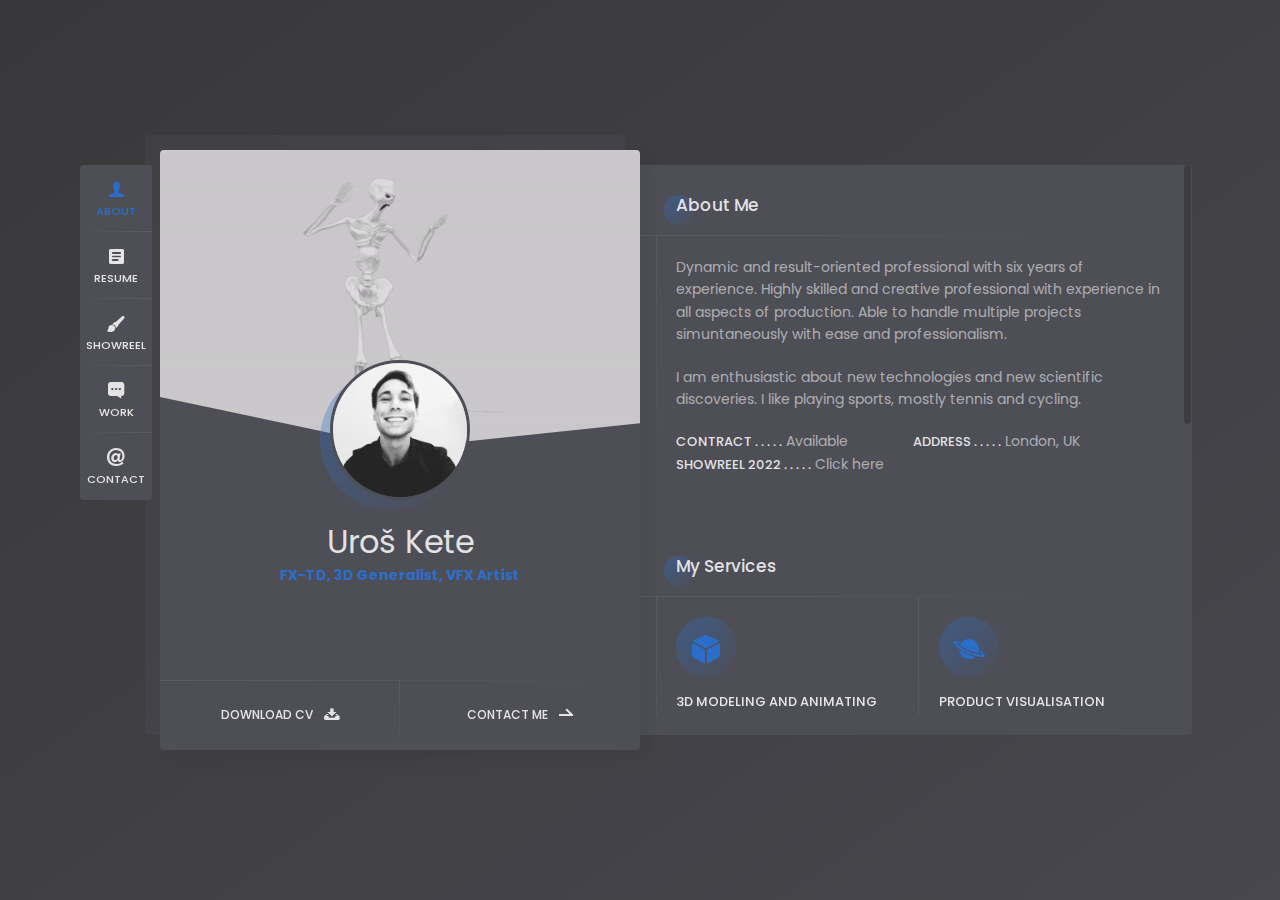
==== index.html @ 684d5d10 "Update index.html" ====
<!DOCTYPE html>
<html lang="en">
<head>

	<!--
		Basic
	-->
	<meta charset="UTF-8" />
	<meta http-equiv="X-UA-Compatible" content="IE=edge">
	<title>Uros Kete</title>
	<meta name="description" content="CV - Porfolio and Resume">

	<meta name="viewport" content="width=device-width, initial-scale=1, maximum-scale=1" />
	<meta name="keywords" content="portfolio, resume, motion graphics, vfx, compositing, 3d modeling, animation, uros kete, uros, kete, 3d" />
	<meta name="author" content="uk" />




<!-- Facebook Meta Tags -->
<meta property="og:url" content="https://uroskete.co.uk/">
<meta property="og:type" content="website">
<meta property="og:title" content="Uros Kete">
<meta property="og:description" content="CV - Porfolio and Resume">
<meta property="og:image" content="https://uroskete.co.uk/uros-kete.jpg">

<!-- Twitter Meta Tags -->
<meta name="twitter:card" content="summary_large_image">
<meta property="twitter:domain" content="uroskete.co.uk">
<meta property="twitter:url" content="https://uroskete.co.uk/">
<meta name="twitter:title" content="Uros Kete">
<meta name="twitter:description" content="CV - Porfolio and Resume">
<meta name="twitter:image" content="https://uroskete.co.uk/uros-kete.jpg">


      

	<!--
		Load Fonts
	-->
	<link href="https://fonts.googleapis.com/css?family=Poppins:100,100i,200,200i,300,300i,400,400i,500,500i,600,600i,700,700i,800,800i,900,900i" rel="stylesheet">
	<link rel="stylesheet" href="https://use.fontawesome.com/releases/v5.0.9/css/all.css" integrity="sha384-5SOiIsAziJl6AWe0HWRKTXlfcSHKmYV4RBF18PPJ173Kzn7jzMyFuTtk8JA7QQG1" crossorigin="anonymous">

	<!--
		Load CSS
	-->
	<link rel="stylesheet" href="css/basic.css" />
	<link rel="stylesheet" href="css/layout.css" />
	<link rel="stylesheet" href="css/blogs.css" />
	<link rel="stylesheet" href="css/ionicons.css" />
	<link rel="stylesheet" href="css/magnific-popup.css" />
	<link rel="stylesheet" href="css/animate.css" />
	<link rel="stylesheet" href="css/gradient.css" />
	<link rel="stylesheet" href="css/owl.carousel.css" />

	<!--
		Template Colors
	-->
	<!--<link rel="stylesheet" href="css/template-colors/green.css" />-->
	<link rel="stylesheet" href="css/template-colors/blue.css" />
	<!--<link rel="stylesheet" href="css/template-colors/orange.css" />-->
	<!--<link rel="stylesheet" href="css/template-colors/pink.css" />-->
	<!--<link rel="stylesheet" href="css/template-colors/purple.css" />-->
	<!--<link rel="stylesheet" href="css/template-colors/red.css" />-->

	<!--
		Template Dark
	-->
	<link rel="stylesheet" href="css/template-dark/dark.css" />

	<!--[if lt IE 9]>
	<script src="http://css3-mediaqueries-js.googlecode.com/svn/trunk/css3-mediaqueries.js"></script>
	<script src="http://html5shim.googlecode.com/svn/trunk/html5.js"></script>
	<![endif]-->

	<!--
		Favicons
	-->
	<link rel="shortcut icon" href="images/favicons/favicon.ico">



	<style>


	.centerirano{
		    line-height: 2 !important
	}

	#table {
			visibility: visible;
	}
	#HIDDENDIV {
		visibility: hidden;
}

#table td {
		padding: 1em;
		border: 1px solid black;
}


.embed-container { 
  position: relative; 
  padding-bottom: 56.25%; 
  height: 0; overflow: hidden; 
  max-width: 100%; 
} 

.embed-container iframe, 
.embed-container object, 
.embed-container embed { 
  position: absolute; 
  top: 0; left: 0; 
  width: 100%; 
  height: 100%; 
}

	</style>


</head>
<body>
	<div class="page">

		<!-- preloader -->
		<div class="preloader">
			<div class="centrize full-width">
				<div class="vertical-center">
					<div class="spinner">
						<div class="double-bounce1"></div>
						<div class="double-bounce2"></div>
					</div>
				</div>
			</div>
		</div>

		<!-- background -->
		<div class="background gradient">
			<ul class="bg-bubbles">
      <li></li>
      <li></li>
      <li></li>
      <li></li>
      <li></li>
      <li></li>
      <li></li>
      <li></li>
      <li></li>
      <li></li>
    </ul>
		</div>

		<!--
			Container
		-->
		<div class="container opened" data-animation-in="fadeInLeft" data-animation-out="fadeOutLeft">

			<!--
				Header
			-->
			<header class="header">

				<!-- menu -->
				<div class="top-menu">
					<ul>
						<li class="active">
							<a href="#about-card">
								<span class="icon ion-person"></span>
								<span class="link">About</span>
							</a>
						</li>
						<li>
							<a href="#resume-card">
								<span class="icon ion-android-list"></span>
								<span class="link">Resume</span>
							</a>
						</li>
						<li>
							<a href="#works-card">
								<span class="icon ion-paintbrush"></span>
								<span class="link">Showreel</span>
							</a>
						</li>
						<li>
							<a href="#blog-card">
								<span class="icon ion-chatbox-working"></span>
								<span class="link">Work</span>
							</a>
						</li>
						<li>
							<a href="#contacts-card">
								<span class="icon ion-at"></span>
								<span class="link">Contact</span>
							</a>
						</li>
					</ul>
				</div>

			</header>

			<!--
				Card - Started
			-->
			<div class="card-started" id="home-card">

				<!--
					Profile
				-->
				<div class="profile">

					<!-- profile image -->
					<a href="https://vimeo.com/703868627"><div class="slide" style="background-image: url(images/portfolio_2.gif);"></div></a>

					<!-- profile photo -->
					<div class="image">
						<img src="images/profile3.jpg" alt="" />
					</div>

					<!-- profile titles -->
					<div class="title">Uroš Kete</div>
					<div class="subtitle"><b>FX-TD, 3D Generalist, VFX Artist</b></div>

					<!-- profile socials -->
					<div class="social">
						<a target="_blank" href="https://www.linkedin.com/in/uroskete/"><span class="fab fa-linkedin"></span></a>
						<a target="_blank" href="https://instagram.com/_uros128"><span class="fab fa-instagram"></span></a>
				<!--	<a target="_blank" href="https://github.com/"><span class="fab fa-github"></span></a>
						<a target="_blank" href="https://www.spotify.com/"><span class="fab fa-spotify"></span></a>
						<a target="_blank" href="https://stackoverflow.com/"><span class="fab fa-stack-overflow"></span></a>
					-->
					</div>

					<!-- profile buttons -->
					<div class="lnks">
						<a href="#" onClick="var pwd48 = prompt('Please enter password')" class="lnk">
							<span class="text"> Download CV</span>
							<span class="ion ion-archive"></span>
						</a>
						<a href="#" class="lnk discover">
							<span class="text">Contact Me</span>
							<span class="arrow"></span>
						</a>
					</div>

				</div>

			</div>

			<!--
				Card - About
			-->
			<div class="card-inner animated active" id="about-card">
				<div class="card-wrap">

					<!--
						About
					-->
					<div class="content about">

						<!-- title -->
						<div class="title">About Me</div>

						<!-- content -->
						<div class="row">
							<div class="col col-d-12 col-t-12 col-m-12 border-line-v">
								<div class="text-box">
									<p>
										Dynamic and result-oriented professional with six years of experience.
										 Highly skilled and creative professional with experience in all aspects of production.
										 Able to handle multiple projects simuntaneously with ease and professionalism.
									 </p>
										 <p>

	 I am enthusiastic about new technologies and new scientific discoveries. I like playing sports, mostly tennis and cycling.
									</p>
								</div>
								<div class="info-list">
									<ul>
										<!-- <li><strong>Age . . . . .</strong> </li> -->

										<li><strong>Contract . . . . .</strong> Available</li>
										<li><strong>Address . . . . .</strong> London, UK</li>
										<li><strong>Showreel 2022 . . . . .</strong> <a href="https://vimeo.com/703868627">Click here</a></li>
									</ul>
								</div>
							</div>
							<div class="clear"></div>
						</div>

					</div>

					<!--
						Services
					-->
					<div class="content services">

						<!-- title -->
									<div class="title">My Services</div>

						<!-- content -->
								<div class="row service-items border-line-v">

							<!-- service item -->


							<!-- service item -->
								<div class="col col-d-6 col-t-6 col-m-12 ">
								<div class="service-item">
									<div class="icon"><span class="ion ion-cube centerirano"></span></div>
									<div class="name">3D modeling and animating</div>
									<p>
										That Will Amaze, Educate & Engage your Customers.
										  Services: 2D & 3D GGI Animation,
									</p>
								</div>
							</div>

							<!-- service item -->
									<div class="col col-d-6 col-t-6 col-m-12">
								<div class="service-item">
									<div class="icon"><span class="ion ion-planet centerirano"></span></div>
									<div class="name">Product visualisation</div>
									<p>
									Bring your product to life with photorealistic product CGI and 3D visualisation imagery.
									</p>
								</div>
							</div>

							<!-- service item -->
									<div class="col col-d-6 col-t-6 col-m-12 border-line-h">
								<div class="service-item">
									<div class="icon"><span class="ion ion-jet centerirano"></span></div>
									<div class="name">VFX</div>
									<p>
										Visual effects implemented in live footage.
									</p>
								</div>
							</div>

							<div class="col col-d-6 col-t-6 col-m-12 border-line-h">
								<div class="service-item">
									<div class="icon"><span class="ion ion-nuclear centerirano"></span></div>
									<div class="name">Compositing</div>
									<p>
										Seamlessly integrating digital assets with live-action footage and bringing together the final shot of a film or game.
									</p>
								</div>
							</div>

							<div class="clear"></div>
						</div>

					</div>
				

					<!--
						Price Tables
					-->






					<!--
						Clients
					-->
					<div class="content clients">

						<!-- title -->
						<div class="title">Software</div>

						<!-- content -->
						<div class="row client-items">

							<!-- client item -->
							<div class="col col-d-2 col-t-2 col-m-2 border-line-v">
								<div class="client-item">
									<div class="image">
										<a target="_blank" href="">
											<img src="images/clients/client_1.png" alt="" />
										</a>
									</div>
								</div>
							</div>

							<!-- client item -->
							<div class="col col-d-2 col-t-2 col-m-2 border-line-v">
								<div class="client-item">
									<div class="image">
										<a target="_blank" href="">
											<img src="images/clients/client_2.png" alt="" />
										</a>
									</div>
								</div>
							</div>

							<!-- client item -->
							<div class="col col-d-2 col-t-2 col-m-2 border-line-v">
								<div class="client-item">
									<div class="image">
										<a target="_blank" href="">
											<img src="images/clients/client_3.png" alt="" />
										</a>
									</div>
								</div>
							</div>

							<!-- client item -->
							<div class="col col-d-2 col-t-2 col-m-2 border-line-v">
								<div class="client-item">
									<div class="image">
										<a target="_blank" href="">
											<img src="images/clients/client_4.png" alt="" />
										</a>
									</div>
								</div>
							</div>

							<!-- client item -->
							<div class="col col-d-2 col-t-2 col-m-2 border-line-v">
								<div class="client-item">
									<div class="image">
										<a target="_blank" href="">
											<img src="images/clients/client_5.png" alt="" />
										</a>
									</div>
								</div>
							</div>

							<!-- client item -->
							<div class="col col-d-2 col-t-2 col-m-2 border-line-v">
								<div class="client-item">
									<div class="image">
										<a target="_blank" href="">
											<img src="images/clients/client_6.png" alt="" />
										</a>
									</div>
								</div>
							</div>

							<div class="clear"></div>
						</div>
<br>
						<div class="title">Other </div> <p>3dsmax, Octane Render, Redshift, Vray, Premiere, DaVinci Resolve, Photoshop, Illustrator, Indesign</p>

					</div>

					</div>
					</div>



		
			<!--
				Card - Resume
			-->
			<div class="card-inner" id="resume-card">
				<div class="card-wrap">

					<!--
						Skills
					-->
					<div class="content skills">

						<!-- title -->
						<div class="title">My Skills</div>

						<!-- content -->
						<div class="row">

							<!-- skill item -->
							<div class="col col-d-6 col-t-6 col-m-12 border-line-v">
								<div class="skills-list">
									<div class="skill-title border-line-h">
										<div class="icon"><i class="ion ion-cube"></i></div>
										<div class="name">3D modeling and animation</div>
									</div>
									<ul>
										<li class="border-line-h">
											<div class="name">Cinema4D</div>
											<div class="progress">
												<div class="percentage" style="width:98%;"></div>
											</div>
										</li>
										<li class="border-line-h">
											<div class="name">Houdini</div>
											<div class="progress">
												<div class="percentage" style="width:90%;"></div>
											</div>
										</li>
										<li class="border-line-h">
											<div class="name">Maya</div>
											<div class="progress">
												<div class="percentage" style="width:75%;"></div>
											</div>
										</li>

									</ul>
								</div>
							</div>

							<!-- skill item -->
							<div class="col col-d-6 col-t-6 col-m-12 border-line-v">
								<div class="skills-list">
									<div class="skill-title border-line-h">
										<div class="icon"><i class="ion ion-easel"></i></div>
										<div class="name">Compositing</div>
									</div>
									<ul>
										<li class="border-line-h">
											<div class="name">Nuke</div>
											<div class="progress">
												<div class="percentage" style="width:85%;"></div>
											</div>
										</li>
										<li class="border-line-h">
											<div class="name">Fusion</div>
											<div class="progress">
												<div class="percentage" style="width:65%;"></div>
											</div>
										</li>
										<li class="border-line-h">
											<div class="name">After Effects</div>
											<div class="progress">
												<div class="percentage" style="width:98%;"></div>
											</div>
										</li>

									</ul>
								</div>
							</div>



														<!-- skill item -->
														<div class="col col-d-6 col-t-6 col-m-12 border-line-v">
															<div class="skills-list">
																<div class="skill-title border-line-h">
																	<div class="icon"><i class="ion ion-aperture"></i></div>
																	<div class="name">Render</div>
																</div>
																<ul>
																	<li class="border-line-h">
																		<div class="name">Octane</div>
																		<div class="progress">
																			<div class="percentage" style="width:98%;"></div>
																		</div>
																	</li>
																	<li class="border-line-h">
																		<div class="name">Cinema Physical</div>
																		<div class="progress">
																			<div class="percentage" style="width:98%;"></div>
																		</div>
																	</li>
																	<li class="border-line-h">
																		<div class="name">Redshift</div>
																		<div class="progress">
																			<div class="percentage" style="width:75%;"></div>
																		</div>
																	</li>
																	<li class="border-line-h">
																		<div class="name">Vray</div>
																		<div class="progress">
																			<div class="percentage" style="width:75%;"></div>
																		</div>
																	</li>

																</ul>
															</div>
														</div>


														<!-- skill item -->
														<div class="col col-d-6 col-t-6 col-m-12 border-line-v">
															<div class="skills-list">
																<div class="skill-title border-line-h">
																	<div class="icon"><i class="ion ion-android-desktop"></i></div>
																	<div class="name">Other software</div>
																</div>
																<ul>
																	<li class="border-line-h">
																		<div class="name">Adobe Premiere</div>
																		<div class="progress">
																			<div class="percentage" style="width:98%;"></div>
																		</div>
																	</li>
																	<li class="border-line-h">
																		<div class="name">Photoshop</div>
																		<div class="progress">
																			<div class="percentage" style="width:95%;"></div>
																		</div>
																	</li>
																	<li class="border-line-h">
																		<div class="name">Illustrator</div>
																		<div class="progress">
																			<div class="percentage" style="width:90%;"></div>
																		</div>
																	</li>
																	<li class="border-line-h">
																		<div class="name">Indesign</div>
																		<div class="progress">
																			<div class="percentage" style="width:75%;"></div>
																		</div>
																	</li>

																</ul>
															</div>
														</div>

							<div class="clear"></div>
						</div>

					</div>
					<!--
						Resume
					-->
					<div class="content resume">

						<!-- title -->
						<div class="title">Resume</div>

						<!-- content -->
						<div class="row">

							<!-- experience -->
							<div class="col col-d-12 col-t-12 col-m-12 border-line-v">
								<div class="resume-title border-line-h">
									<div class="icon"><i class="ion ion-briefcase"></i></div>
									<div class="name">Experience</div>
								</div>
								<div class="resume-items">
									<div class="resume-item border-line-h active">
										<div class="date">2019 - Present</div>
										<div class="name">VFX Compositor (Motion Design)</div>
										<div class="company"> DELUXE TECHICOLOR DIGITAL CINEMA</div>
										<p>
											I am working as a visual artist in the localisation department. Working on blockbuster movies trailers and feature content.
										</p>
									</div>
									<div class="resume-item border-line-h">
										<div class="date">2018 - 2019</div>
										<div class="name">Motion Graphics Designer</div>
										<div class="company"> SPORT COMMENTARY</div>
										<p>
											I was working on 3D logo animation with fire effects, combining Cinema4D with After Effects.
										</p>
									</div>
									<div class="resume-item">
										<div class="date">2018 - 2019</div>
										<div class="name">Motion Graphics Designer</div>
										<div class="company">PREMIUM MARKETING</div>
										<p>
											I was working on video production which was implemented in marketing strategies.
											I was also creating web pages with modern interactive video content and company motion graphics presentations.
											 I was creating facebook and youtube motion graphics ads. Was also in charge of web design,
											 that consisted from landing pages to e-commerce.
										</p>
									</div>
									<div class="resume-item">
										<div class="date">2017 - 2018</div>
										<div class="name">Video Editon and Designer</div>
										<div class="company"> FORUM MEDIA GROUP</div>
										<p>
											I've been working in marketing department.
											Designing and producing digital promotion content in Adobe Illustrator,
											 Indesign and Photoshop. Been also working on video production and motion graphic
											  design in Adobe After Effects. I redesigned and refreshed the email and promotion design.
												Been working on motion graphics videos for lead generation campaign.
										</p>
									</div>
									<div class="resume-item">
										<div class="date">2013 - 2018</div>
										<div class="name">Digital Video Editor and Motion Graphics Designe</div>
										<div class="company">REALITY PRODUCTION</div>
										<p>
											Reality Production is a video production company that shoots and edits videos with VFX effects.
											 We were working on various video and film projects that included producing music videos,
											 filming nature landscapes and designing commercials. I've also been working on some 3D animation
											 in Cinema 4D, that was included as special effects in a video.
										</p>
									</div>
								</div>
							</div>

							<!-- education -->
							<div class="col col-d-12 col-t-12 col-m-12 border-line-v">
								<div class="resume-title border-line-h">
									<div class="icon"><i class="ion ion-university"></i></div>
									<div class="name">Education</div>
								</div>
								<div class="resume-items">
									<div class="resume-item border-line-h">
										<div class="date">2015 - 2018</div>
										<div class="name">Bachelor of Visual Communication</div>
										<div class="company"> FACULTY OF ELECTIRCAL ENGINEERING AND COMPUTER SCIENCE - University of Maribor, Slovenia
</div>

									</div>
									<div class="resume-item border-line-h">
										<div class="date">2011 - 2015</div>
										<div class="name">IT Tech, Front end developer</div>
										<div class="company">High School of Electrical Engineering and Computing Science - Ptuj, Slovenia</div>
										<p>
										</p>
									</div>

								</div>
							</div>

							<div class="clear"></div>
						</div>

					</div>



				</div>
			</div>

			<!--
				Card - Works
			-->
			<div class="card-inner" id="works-card">
				<div class="card-wrap">

					<!--
						Works
					-->
					
<div id="passw" class="content works">
		<div class="title">Please enter password to view Showreels</div>
                <input placeholder="Password tip = banana" type="password" id="password" onkeydown="if (event.keyCode == 13) document.getElementById('button').click()" />

								<input id="button" type="button" value="Confirm" onclick="if (document.getElementById('password').value == 'uk2022') { document.getElementById('HIDDENDIV').style.visibility = 'visible';   document.getElementById('passw').style.display='none'; }
else {  alert('I lied! Its not a banana.'); password.setSelectionRange(0, password.value.length);   } " />
</div>




								<!-- IMPORTANT! this part is so if you click enter, it works. -->
					<div id="HIDDENDIV" class="content works">

						<!-- title -->
					

						<!-- filters -->
						<!--	<div class="filter-menu filter-button-group">
							<div class="f_btn active">
								<label><input type="radio" name="fl_radio" value="grid-item" />All</label>
							</div>
							<div class="f_btn">
								<label><input type="radio" name="fl_radio" value="photo" />Photo</label>
							</div>
							<div class="f_btn">
								<label><input type="radio" name="fl_radio" value="video" />Video</label>
							</div>
							<div class="f_btn">
								<label><input type="radio" name="fl_radio" value="music" />Music</label>
							</div>
							<div class="f_btn">
								<label><input type="radio" name="fl_radio" value="design" />Design</label>
							</div>
						</div>
						-->

						<!-- content -->


				<div class="row grid-items">

							<!-- work item photo -->
							<div class="col col-d-12 col-t-12 col-m-12 grid-item">
								<div class="box-item">
									<div class="image">
											<div style="text-align: left;" class="title">Showreel 2022</div>
											
																				
<div class="embed-container">
  <iframe src="https://player.vimeo.com/video/703868627?h=437634a54d" frameborder='0' webkitAllowFullScreen mozallowfullscreen allowFullScreen></iframe>
</div>
	<p>
											Please contact me for the password.
										</p>
										

									</div>
									<div class="desc">
										
									</div>
								</div>
							</div>

							<!-- work item video -->
							<div class="col col-d-12 col-t-12 col-m-12 grid-item video">
								<div class="box-item">
									<div class="image">
										<div style="text-align: left;" class="title">Showreel 2018</div>
																			<div class="embed-container">
  <iframe src="https://www.youtube.com/embed/TLzT2v0s-B0" frameborder='0' webkitAllowFullScreen mozallowfullscreen allowFullScreen></iframe>
</div>

									</div>
									<div class="desc">
									
									</div>
								</div>
							</div>

							

			
					
						

					

							<div class="clear"></div>
						</div>

					</div>

			</div>
			</div>

			<!--
				Card - Blog
			-->
			<div class="card-inner blog" id="blog-card">
				<div class="card-wrap">

					<!--
						Blog
					-->
					<div class="content blog">

						<!-- title -->
						<div class="title">Work breakdown</div>

						<!-- content -->
						<div class="row">

							<!-- blog item -->
							<div class="col col-d-12 col-t-12 col-m-12">
								<div class="box-item">
									
										
											 <iframe src="https://www.youtube.com/embed/zxAaiw4Jikg" frameborder='0' webkitAllowFullScreen mozallowfullscreen allowFullScreen></iframe>
										
											
										
									
									<div class="desc">
										<a href="" class="name">HADES PROJECT BREAKDOWN</a>
										<div class="category">3D, animation, render, compositing</div>
									</div>
								</div>
							</div>

							<!-- blog item -->
							<div class="col col-d-12 col-t-12 col-m-12">
								<div class="box-item">
									<iframe src="https://www.youtube.com/embed/9k-0MHxJQFg" frameborder='0' webkitAllowFullScreen mozallowfullscreen allowFullScreen></iframe>
									<div class="desc">
										<a href="" class="name">ASTRONAUT PROJECT BREAKDOWN</a>
										<div class="category">3D, animation, render, compositing</div>
									</div>
								</div>
							</div>

							<!-- blog item 
							<div class="col col-d-12 col-t-12 col-m-12 border-line-h">
								<div class="box-item">
									<div class="image">
										<a href="blog-post_3.html">
											<img src="images/blog/blog3.jpg" alt="" />
											<span class="info">
												<span class="ion ion-document-text"></span>
											</span>
											<span class="date"><strong>09</strong>Jun</span>
										</a>
									</div>
									<div class="desc">
										<a href="blog-post.html" class="name">ADOBE AFTER EFFECTS</a>
										<div class="category">compositing, vfx</div>
									</div>
								</div>
								
							</div>-->

							<div class="clear"></div>
						</div>

					</div>

				</div>
			</div>

			<!--
				Card - Contacts
			-->
			<div class="card-inner contacts" id="contacts-card">
				<div class="card-wrap">

					<!--
						Conacts Info
					-->
					<div class="content contacts">

						<!-- title -->
						<div class="title">Get in Touch</div>

						<!-- content -->
						<div class="row">
							<div class="col col-d-12 col-t-12 col-m-12 border-line-v">
								<div class="map" id="map"></div>
								<div class="info-list">
									<ul>
										<li><strong>Age . . . . .</strong> 26</li>
										<li><strong>Email . . . . .</strong> Click here</li>
										<li><strong>Contract . . . . .</strong> Available</li>
										<li><strong>Address . . . . .</strong> London, UK</li>
									</ul>
								</div>
							</div>
							<div class="clear"></div>
						</div>

					</div>

					<!--
						Contact Form
					-->
					<div class="content contacts">

						<!-- title -->
						<div class="title">Contact Form</div>

						<!-- content -->
						<div class="row">
							<div class="col col-d-12 col-t-12 col-m-12 border-line-v">
								<div class="contact_form">
									<form id="cform" method="post">
										<div class="row">
											<div class="col col-d-6 col-t-6 col-m-12">
												<div class="group-val">
													<input type="text" name="name" placeholder="Full Name" />
												</div>
											</div>
											<div class="col col-d-6 col-t-6 col-m-12">
												<div class="group-val">
													<input type="text" name="email" placeholder="Email Address" />
												</div>
											</div>
											<div class="col col-d-12 col-t-12 col-m-12">
												<div class="group-val">
													<textarea name="message" placeholder="Your Message"></textarea>
												</div>
											</div>
										</div>
										<div class="align-left">
											<a href="#" class="button" onclick="$('#cform').submit(); return false;">
												<span class="text">Send Message</span>
												<span class="arrow"></span>
											</a>
										</div>
									</form>
									<div class="alert-success">
										<p>Thanks, your message is sent successfully.</p>
									</div>
								</div>
							</div>
							<div class="clear"></div>
						</div>

					</div>

				</div>
			</div>

		</div>
	</div>

	<!--
		jQuery Scripts
	-->
	<script src="js/jquery.min.js"></script>
	<script src="js/jquery.validate.js"></script>
	<script src="js/jquery.magnific-popup.js"></script>
	<script src="js/imagesloaded.pkgd.js"></script>
	<script src="js/masonry.pkgd.js"></script>
	<script src="js/masonry-filter.js"></script>
	<script src="js/jquery.slimscroll.js"></script>
	<script src="js/owl.carousel.js"></script>

	<!--
		Google map api
	-->
	<script src="https://maps.google.com/maps/api/js?sensor=false"></script>

	<!--
		Main Scripts
	-->
	<script src="js/scripts.js"></script>

</body>
</html>
---- css/basic.css ----
/*
*	 Author: beshleyua
*	 Author URL: http://themeforest.net/user/beshleyua
*/

/* TABLE OF CONTENTS
	1. Base
	2. Container
	3. Columns
	4. Preloader
	5. Typography
	6. Forms
	7. Alignments
	8. Animations
*/

/*
	1. Basic
*/

html {
	margin-right: 0!important;
}

body {
	margin: 0;
	padding: 0;
	border: none;
	font-family: 'Poppins';
	font-size: 14px;
	color: #626262;
	background: #d8dbe2;
	letter-spacing: 0em;
	font-weight: 400;
	-webkit-font-smoothing: antialiased;
	-webkit-text-size-adjust: 100%;
}

.page {
	position: absolute;
	overflow: hidden;
	width: 100%;
	height: 100%;
}

@media (max-width: 1023px) {
	.page {
		overflow: visible;
	}

}

* {
	box-sizing: border-box;
	-webkit-box-sizing: border-box;
}

/*
	2. Container
*/
.container {
	margin: -300px 0 0 -240px;
	position: absolute;
	top: 50%;
	left: 50%;
	width: 480px;
	height: 600px;
	transform: translateX(0px);
	-webkit-transform: translateX(0px);
	-moz-transform: translateX(0px);
	-o-transform: translateX(0px);
	transition: all 0.4s ease 0s;
	-moz-transition: all 0.4s ease 0s;
	-webkit-transition: all 0.4s ease 0s;
	-o-transition: all 0.4s ease 0s;
}

.container.opened {
	transform: translateX(-240px);
	-webkit-transform: translateX(-240px);
	-moz-transform: translateX(-240px);
	-o-transform: translateX(-240px);
}

@media (max-width: 1072px) {
	.container {
		margin: -300px 0 0 -220px;
		width: 440px;
	}

	.container.opened {
		transform: translateX(-204px);
		-webkit-transform: translateX(-204px);
		-moz-transform: translateX(-204px);
		-o-transform: translateX(-204px);
	}

}

@media (max-width: 1023px) {
	.container {
		margin: 0 auto;
		position: relative;
		top: 83px;
		left: 0;
		width: auto;
		max-width: 540px;
		height: auto;
		transform: none;
		-webkit-transform: none;
		-moz-transform: none;
		-o-transform: none;
	}

	.container.opened {
		transform: none;
		-webkit-transform: none;
		-moz-transform: none;
		-o-transform: none;
	}

}

@media (max-width: 560px) {
	.container {
		margin: 0 5px;
		top: 78px;
		width: auto;
		max-width: 100%;
	}

}

.background {
	position: fixed;
	top: 0%;
	left: 0%;
	width: 100%;
	height: 100%;
	background-position: center center;
	background-repeat: no-repeat;
	background-size: cover;
	background-color: rgba(120, 204, 109, 0.4);
}


/*
	3. Columns
*/
.row {
	margin: 0 -20px;
	position: relative;
	font-size: 0;
}

.row .col {
	padding: 20px;
	position: relative;
	display: inline-block;
	vertical-align: top;
	font-size: 14px;
}

.row .col .col {
	padding-top: 0;
	padding-bottom: 20px;
}

@media (min-width: 1024px) {
	.row .col.col-d-12 {
		width: 99.996%;
	}

	.row .col.col-d-11 {
		width: 91.663%;
	}

	.row .col.col-d-10 {
		width: 83.333%;
	}

	.row .col.col-d-9 {
		width: 74.997%;
	}

	.row .col.col-d-8 {
		width: 66.664%;
	}

	.row .col.col-d-7 {
		width: 58.331%;
	}

	.row .col.col-d-6 {
		width: 49.998%;
	}

	.row .col.col-d-5 {
		width: 41.665%;
	}

	.row .col.col-d-4 {
		width: 33.332%;
	}

	.row .col.col-d-3 {
		width: 24.999%;
	}

	.row .col.col-d-2 {
		width: 16.666%;
	}

	.row .col.col-d-1 {
		width: 8.333%;
	}

}

@media (max-width: 1023px) {
	.row .col.col-t-12 {
		width: 99.996%;
	}

	.row .col.col-t-11 {
		width: 91.663%;
	}

	.row .col.col-t-10 {
		width: 83.333%;
	}

	.row .col.col-t-9 {
		width: 74.997%;
	}

	.row .col.col-t-8 {
		width: 66.664%;
	}

	.row .col.col-t-7 {
		width: 58.331%;
	}

	.row .col.col-t-6 {
		width: 49.998%;
	}

	.row .col.col-t-5 {
		width: 41.665%;
	}

	.row .col.col-t-4 {
		width: 33.332%;
	}

	.row .col.col-t-3 {
		width: 24.999%;
	}

	.row .col.col-t-2 {
		width: 16.666%;
	}

	.row .col.col-t-1 {
		width: 8.333%;
	}

}

@media (max-width: 560px) {
	.row .col.col-m-12 {
		width: 99.996%;
	}

	.row .col.col-m-11 {
		width: 91.663%;
	}

	.row .col.col-m-10 {
		width: 83.333%;
	}

	.row .col.col-m-9 {
		width: 74.997%;
	}

	.row .col.col-m-8 {
		width: 66.664%;
	}

	.row .col.col-m-7 {
		width: 58.331%;
	}

	.row .col.col-m-6 {
		width: 49.998%;
	}

	.row .col.col-m-5 {
		width: 41.665%;
	}

	.row .col.col-m-4 {
		width: 33.332%;
	}

	.row .col.col-m-3 {
		width: 24.999%;
	}

	.row .col.col-m-2 {
		width: 16.666%;
	}

	.row .col.col-m-1 {
		width: 8.333%;
	}

}

.row:after {
	content: '';
	display: block;
	clear: both;
}

.border-line-v:before {
	content: '';
	position: absolute;
	left: 0;
	top: 0;
	width: 1px;
	height: 100%;
	background: -moz-radial-gradient(top, ellipse cover, rgba(197, 202, 213, 0.7) 0%, rgba(255, 255, 255, 0) 70%);
	background: -webkit-radial-gradient(top, ellipse cover, rgba(197, 202, 213, 0.7) 0%, rgba(255, 255, 255, 0) 70%);
	background: radial-gradient(ellipse at top, rgba(197, 202, 213, 0.7) 0%, rgba(255, 255, 255, 0) 70%);
}

.border-line-h:after {
	content: '';
	position: absolute;
	left: 0;
	bottom: 0;
	width: 100%;
	height: 1px;
	background: -moz-radial-gradient(left, ellipse cover, rgba(197, 202, 213, 0.7) 0%, rgba(255, 255, 255, 0) 70%);
	background: -webkit-radial-gradient(left, ellipse cover, rgba(197, 202, 213, 0.7) 0%, rgba(255, 255, 255, 0) 70%);
	background: radial-gradient(ellipse at left, rgba(197, 202, 213, 0.7) 0%, rgba(255, 255, 255, 0) 70%);
}

/*
	4. Preloader
*/
.preloader {
	position: fixed;
	top: 0;
	left: 0;
	width: 100%;
	height: 100%;
	text-align: center;
	background: #ffffff;
	z-index: 1000;
}

.preloader .spinner {
	position: relative;
	display: inline-block;
	width: 40px;
	height: 40px;
}

.preloader .spinner .double-bounce1,
.preloader .spinner .double-bounce2 {
	position: absolute;
	top: 0;
	left: 0;
	width: 100%;
	height: 100%;
	background: #78cc6d;
	opacity: 1;
	-webkit-animation: sk-bounce 2s infinite ease-in-out;
	animation: sk-bounce 2s infinite ease-in-out;
	border-radius: 50%;
	-moz-border-radius: 50%;
	-webkit-border-radius: 50%;
	-khtml-border-radius: 50%;
}

.preloader .spinner .double-bounce2 {
	-webkit-animation-delay: -1s;
	animation-delay: -1s;
	opacity: 0.1;
}

/*
	5. Typography
*/
h1,
h2,
h3,
h4,
h5,
h6 {
	margin: 0 0 5px 0;
	font-family: 'Poppins';
	font-size: 25px;
	color: #171717;
	line-height: 33px;
	font-weight: 500;
}

h2 {
	font-size: 24px;
}

h3 {
	font-size: 22px;
}

h4 {
	font-size: 20px;
}

h5 {
	font-size: 18px;
}

h6 {
	font-size: 16px;
}

p {
	font-size: 14px;
	line-height: 1.6;
	padding: 0;
	margin: 0 0 20px 0;
}

strong {
	font-weight: 500;
}

/* links, buttons */
.lnks {
	position: absolute;
	bottom: 0;
	left: 0;
	width: 100%;
	height: 70px;
	z-index: 10;
}

.lnks:before {
	content: '';
	position: absolute;
	left: 0;
	top: 0;
	width: 100%;
	height: 1px;
	background: -moz-radial-gradient(left, ellipse cover, rgba(197, 202, 213, 0.7) 0%, rgba(255, 255, 255, 0) 70%);
	background: -webkit-radial-gradient(left, ellipse cover, rgba(197, 202, 213, 0.7) 0%, rgba(255, 255, 255, 0) 70%);
	background: radial-gradient(ellipse at left, rgba(197, 202, 213, 0.7) 0%, rgba(255, 255, 255, 0) 70%);
}

.lnk,
.button {
	position: relative;
	float: left;
	width: 50%;
	height: 70px;
	line-height: 70px;
	font-size: 12px;
	color: #171717;
	font-weight: 500;
	text-align: center;
	text-decoration: none;
	text-transform: uppercase;
	border: none;
}

.lnk:before,
.button:before {
	content: '';
	position: absolute;
	right: 0;
	top: 0;
	width: 1px;
	height: 100%;
	background: -moz-radial-gradient(top, ellipse cover, rgba(197, 202, 213, 0.7) 0%, rgba(255, 255, 255, 0) 70%);
	background: -webkit-radial-gradient(top, ellipse cover, rgba(197, 202, 213, 0.7) 0%, rgba(255, 255, 255, 0) 70%);
	background: radial-gradient(ellipse at top, rgba(197, 202, 213, 0.7) 0%, rgba(255, 255, 255, 0) 70%);
}

.lnk .ion,
.button .ion,
.lnk .arrow,
.button .arrow {
	margin: 0 0 0 8px;
	position: relative;
	top: -2px;
	display: inline-block;
	vertical-align: middle;
	font-size: 18px;
	transition: all 0.3s ease 0s;
	-moz-transition: all 0.3s ease 0s;
	-webkit-transition: all 0.3s ease 0s;
	-o-transition: all 0.3s ease 0s;
}

.lnk .arrow,
.button .arrow {
	top: -1px;
	width: 14px;
	height: 2px;
}

.lnk .arrow:before,
.button .arrow:before,
.lnk .arrow:after,
.button .arrow:after {
	content: '';
	position: absolute;
	left: 0;
	top: 0;
	width: 100%;
	height: 100%;
	background: #171717;
	transition: all 0.3s ease 0s;
	-moz-transition: all 0.3s ease 0s;
	-webkit-transition: all 0.3s ease 0s;
	-o-transition: all 0.3s ease 0s;
}

.lnk .arrow:after,
.button .arrow:after {
	left: auto;
	top: auto;
	right: 0;
	bottom: 3px;
	width: 8px;
	height: 2px;
	transform: rotate(45deg);
	-webkit-transform: rotate(45deg);
	-moz-transform: rotate(45deg);
	-o-transform: rotate(45deg);
}

.lnk .text,
.button .text {
	transition: all 0.3s ease 0s;
	-moz-transition: all 0.3s ease 0s;
	-webkit-transition: all 0.3s ease 0s;
	-o-transition: all 0.3s ease 0s;
}

.lnk:last-child:before,
.button:last-child:before {
	display: none;
}

.lnk:hover,
.button:hover {
	color: #78cc6d;
}

.lnk:hover .ion,
.button:hover .ion {
	color: #78cc6d;
}

.lnk:hover .arrow:before,
.button:hover .arrow:before,
.lnk:hover .arrow:after,
.button:hover .arrow:after {
	background: #78cc6d;
}

.button {
	display: inline-block;
	float: none;
	width: auto;
}

a {
	color: #626262;
	text-decoration: none;
	opacity: 1;
	outline: none;
}

a:hover {
	text-decoration: none;
	color: #78cc6d;
}

/* lists */
ol,
ul {
	list-style: none;
	margin-top: 0px;
	margin-bottom: 0px;
	padding-left: 0px;
}

ul ul,
ul ol,
ol ol,
ol ul {
	margin-bottom: 0px;
}

li {
	margin-bottom: 0px;
}

/* code */
code {
	background: #d8dbe2;
	font-size: 16px;
	font-family: 'Poppins';
	margin: 20px 0;
	padding: 10px 20px;
}

/* tables */
table {
	width: 100%;
	margin: 30px 0;
	padding: 0;
	border-collapse: collapse;
}

th {
	font-weight: 500;
	border: none;
	border-bottom: 1px solid #d8dbe2;
	color: #171717;
	padding: 12px 15px;
	text-align: left;
}

td {
	border: none;
	border-bottom: 1px solid #d8dbe2;
	padding: 12px 15px;
	text-align: left;
	color: #626262;
}

/* blockquote */
blockquote {
	font-family: 'Poppins';
}

/*
	6. Forms
*/
input,
textarea,
button {
	margin: 0;
	padding: 0;
	display: block;
	font-family: 'Poppins';
	font-size: 13px;
	width: 100%;
	height: 60px;
	color: #171717;
	background: none;
	border: none;
	border-bottom: 1px solid #d8dbe2;
	-webkit-appearance: none;
	-moz-appearance: none;
	appearance: none;
	resize: none;
	outline: 0;
	transition: all 0.3s ease 0s;
	-moz-transition: all 0.3s ease 0s;
	-webkit-transition: all 0.3s ease 0s;
	-o-transition: all 0.3s ease 0s;
	border-radius: 0px;
	-moz-border-radius: 0px;
	-webkit-border-radius: 0px;
	-khtml-border-radius: 0px;
}

input:focus,
textarea:focus,
button:focus {
	color: #171717;
	border-bottom: 1px solid #78cc6d;
}

textarea {
	padding: 15px 0;
	height: 80px;
}

button {
	width: auto;
	display: inline-block;
	vertical-align: top;
	color: #171717;
	border-bottom: 1px solid #d8dbe2;
	text-align: left;
	cursor: pointer;
}

button:hover {
	border-bottom: 1px solid #78cc6d;
}

label,
legend {
	display: block;
	padding-bottom: 10px;
	font-family: 'Poppins';
	font-size: 14px;
}

fieldset {
	border-width: 0;
	padding: 0;
}

input[type="checkbox"],
input[type="radio"] {
	display: inline;
}

::-webkit-input-placeholder {
	color: #999999;
}

:-moz-placeholder {
	color: #999999;
}

::-moz-placeholder {
	color: #999999;
}

:-ms-input-placeholder {
	color: #999999;
}

input:focus::-webkit-input-placeholder,
textarea:focus::-webkit-input-placeholder {
	color: #171717;
}

input:focus:-moz-placeholder,
textarea:focus:-moz-placeholder {
	color: #171717;
}

input:focus::-moz-placeholder,
textarea:focus::-moz-placeholder {
	color: #171717;
}

input:focus:-ms-input-placeholder,
textarea:focus:-ms-input-placeholder {
	color: #171717;
}

input.error,
textarea.error {
	border-bottom: 1px solid #ff0000 !important;
}

label.error {
	display: none!important;
}

input.error::-moz-placeholder,
textarea.error::-moz-placeholder {
	color: #ff0000;
}

input.error:-moz-placeholder,
textarea.error:-moz-placeholder {
	color: #ff0000;
}

input.error:-ms-input-placeholder,
textarea.error:-ms-input-placeholder {
	color: #ff0000;
}

input.error::-webkit-input-placeholder,
textarea.error::-webkit-input-placeholder {
	color: #ff0000;
}

/*
	7. Alignments
*/
.align-center {
	text-align: center !important;
}

.align-right {
	text-align: right !important;
}

.align-left {
	text-align: left !important;
}

.pull-right {
	float: right !important;
}

.pull-left {
	float: left !important;
}

.pull-none {
	float: none !important;
}

/* width */
.full-width {
	max-width: 100% !important;
	width: 100% !important;
}

.full-max-width {
	max-width: 100% !important;
	width: auto !important;
}

/* vertical align */
.centrize {
	display: table !important;
	table-layout: fixed !important;
	height: 100% !important;
	position: relative !important;
}

.vertical-center {
	display: table-cell !important;
	vertical-align: middle !important;
}

.vertical-top {
	display: table-cell !important;
	vertical-align: top !important;
}

.vertical-bottom {
	display: table-cell !important;
	vertical-align: bottom !important;
}

/* text formating */
.text-uppercase {
	text-transform: uppercase !important;
}

.text-lowercase {
	text-transform: lowercase !important;
}

.text-capitalize {
	text-transform: capitalize !important;
}

.text-regular {
	font-weight: 400 !important;
}

.text-bold {
	font-weight: 700 !important;
}

.text-italic {
	font-style: italic !important;
}

/* clearing */
.clear {
	clear: both;
}

/*
	8. Animations
*/
/* flip cards */
.FlipIn {
	-webkit-backface-visibility: visible !important;
	backface-visibility: visible !important;
	-webkit-animation-duration: 0.7s !important;
	animation-duration: 0.7s !important;
	-webkit-animation-name: FlipIn;
	animation-name: FlipIn;
}

@-webkit-keyframes FlipIn {
	from {
		-webkit-transform: perspective(400px) rotate3d(0, 1, 0, 90deg);
		transform: perspective(400px) rotate3d(0, 1, 0, 90deg);
		-webkit-animation-timing-function: ease-in;
		animation-timing-function: ease-in;
		opacity: 0;
	}

	60% {
		-webkit-transform: perspective(400px) rotate3d(0, 1, 0, 0deg);
		transform: perspective(400px) rotate3d(0, 1, 0, 0deg);
		opacity: 1;
	}

	80% {
		-webkit-transform: perspective(400px) rotate3d(0, 1, 0, -5deg);
		transform: perspective(400px) rotate3d(0, 1, 0, -5deg);
	}

	to {
		-webkit-transform: perspective(400px);
		transform: perspective(400px);
	}

}

@keyframes FlipIn {
	from {
		-webkit-transform: perspective(400px) rotate3d(0, 1, 0, 90deg);
		transform: perspective(400px) rotate3d(0, 1, 0, 90deg);
		-webkit-animation-timing-function: ease-in;
		animation-timing-function: ease-in;
		opacity: 0;
	}

	60% {
		-webkit-transform: perspective(400px) rotate3d(0, 1, 0, 0deg);
		transform: perspective(400px) rotate3d(0, 1, 0, 0deg);
		opacity: 1;
	}

	80% {
		-webkit-transform: perspective(400px) rotate3d(0, 1, 0, -5deg);
		transform: perspective(400px) rotate3d(0, 1, 0, -5deg);
	}

	to {
		-webkit-transform: perspective(400px);
		transform: perspective(400px);
	}

}

.FlipOut {
	-webkit-animation-duration: 0.7s !important;
	animation-duration: 0.7s !important;
	-webkit-backface-visibility: visible !important;
	backface-visibility: visible !important;
	-webkit-animation-name: FlipOut;
	animation-name: FlipOut;
}

@-webkit-keyframes FlipOut {
	from {
		-webkit-transform: perspective(400px);
		transform: perspective(400px);
	}

	30% {
		-webkit-transform: perspective(400px) rotate3d(0, 1, 0, -5deg);
		transform: perspective(400px) rotate3d(0, 1, 0, -5deg);
		opacity: 1;
	}

	to {
		-webkit-transform: perspective(400px) rotate3d(0, 1, 0, 90deg);
		transform: perspective(400px) rotate3d(0, 1, 0, 90deg);
		opacity: 0;
	}

}

@keyframes FlipOut {
	from {
		-webkit-transform: perspective(400px);
		transform: perspective(400px);
	}

	30% {
		-webkit-transform: perspective(400px) rotate3d(0, 1, 0, -5deg);
		transform: perspective(400px) rotate3d(0, 1, 0, -5deg);
		opacity: 1;
	}

	to {
		-webkit-transform: perspective(400px) rotate3d(0, 1, 0, 90deg);
		transform: perspective(400px) rotate3d(0, 1, 0, 90deg);
		opacity: 0;
	}

}

/* preloader */
@-webkit-keyframes sk-bounce {
	0%,
	100% {
		-webkit-transform: scale(0);
	}

	50% {
		-webkit-transform: scale(1);
	}

}

@keyframes sk-bounce {
	0%,
	100% {
		transform: scale(0);
		-webkit-transform: scale(0);
	}

	50% {
		transform: scale(1);
		-webkit-transform: scale(1);
	}

}
---- css/layout.css ----
/*
*	 Author: beshleyua
*	 Author URL: http://themeforest.net/user/beshleyua
*/

/* TABLE OF CONTENTS
	1. Base
	2. Container
	3. Columns
	4. Preloader
	5. Typography
	6. Forms
	7. Alignments
	8. Animations
*/

/*
	1. Header
*/

.header {
	position: absolute;
	left: -80px;
	top: 15px;
	width: 72px;
	z-index: 100;
	text-align: center;
	opacity: 1;
	visibility: visible;
	border-radius: 4px;
	-moz-border-radius: 4px;
	-webkit-border-radius: 4px;
	-khtml-border-radius: 4px;
}

.header.active {
	opacity: 1!important;
	visibility: visible!important;
}

.header .top-menu {
	width: 100%;
	font-size: 0;
}

.header .top-menu ul li {
	display: block;
	transition: color 0.3s ease 0s;
	-moz-transition: color 0.3s ease 0s;
	-webkit-transition: color 0.3s ease 0s;
	-o-transition: color 0.3s ease 0s;
}

.header .top-menu ul li:first-child a {
	border-radius: 4px 4px 0 0;
	-moz-border-radius: 4px 4px 0 0;
	-webkit-border-radius: 4px 4px 0 0;
	-khtml-border-radius: 4px 4px 0 0;
}

.header .top-menu ul li:last-child a {
	border-radius: 0 0 4px 4px;
	-moz-border-radius: 0 0 4px 4px;
	-webkit-border-radius: 0 0 4px 4px;
	-khtml-border-radius: 0 0 4px 4px;
	border: none;
}

.header .top-menu ul li:last-child a:before {
	display: none;
}

.header .top-menu ul li a {
	position: relative;
	overflow: hidden;
	display: block;
	height: 72px;
	color: #171717;
	text-align: center;
	background: #ffffff;
}

.header .top-menu ul li a:before {
	content: '';
	position: absolute;
	left: 0;
	bottom: 0;
	width: 100%;
	height: 1px;
	background: -moz-radial-gradient(right, ellipse cover, rgba(197, 202, 213, 0.7) 0%, rgba(255, 255, 255, 0) 70%);
	background: -webkit-radial-gradient(right, ellipse cover, rgba(197, 202, 213, 0.7) 0%, rgba(255, 255, 255, 0) 70%);
	background: radial-gradient(ellipse at right, rgba(197, 202, 213, 0.7) 0%, rgba(255, 255, 255, 0) 70%);
}

.header .top-menu ul li a .icon {
	margin: -27px 0 0 -20px;
	position: absolute;
	top: 50%;
	left: 50%;
	width: 40px;
	height: 40px;
	font-size: 20px;
	color: #171717;
	line-height: 40px;
	border-radius: 30px;
	-moz-border-radius: 30px;
	-webkit-border-radius: 30px;
	-khtml-border-radius: 30px;
	transition: all 0.3s ease 0s;
	-moz-transition: all 0.3s ease 0s;
	-webkit-transition: all 0.3s ease 0s;
	-o-transition: all 0.3s ease 0s;
}

.header .top-menu ul li a .link {
	position: absolute;
	left: 0;
	top: 57%;
	width: 100%;
	display: block;
	font-size: 11px;
	font-weight: 500;
	text-transform: uppercase;
	transition: all 0.3s ease 0s;
	-moz-transition: all 0.3s ease 0s;
	-webkit-transition: all 0.3s ease 0s;
	-o-transition: all 0.3s ease 0s;
}

.header .top-menu ul li:hover a,
.header .top-menu ul li.active a {
	color: #78cc6d;
}

.header .top-menu ul li:hover a .icon,
.header .top-menu ul li.active a .icon,
.header .top-menu ul li:hover a .link,
.header .top-menu ul li.active a .link {
	color: #78cc6d;
}

@media (max-width: 1023px) {
	.header {
		position: fixed;
		left: 0;
		top: -4px;
		width: 100%;
		height: 72px;
		display: flex;
		align-items: center;
		justify-content: center;
	}

	.header .top-menu {
		margin: 0 auto;
		max-width: 540px;
		display: flex;
		box-shadow: 0 0 25px rgba(0, 0, 0, 0.05);
	}

	.header .top-menu ul {
		display: flex;
		width: 100%;
	}

	.header .top-menu ul li {
		display: block;
		width: 100%;
	}

	.header .top-menu ul li:first-child a {
		border-radius: 4px 0 0 4px;
		-moz-border-radius: 4px 0 0 4px;
		-webkit-border-radius: 4px 0 0 4px;
		-khtml-border-radius: 4px 0 0 4px;
	}

	.header .top-menu ul li:last-child a {
		border-radius: 0 4px 4px 0;
		-moz-border-radius: 0 4px 4px 0;
		-webkit-border-radius: 0 4px 4px 0;
		-khtml-border-radius: 0 4px 4px 0;
	}

	.header .top-menu ul li a:before {
		content: '';
		position: absolute;
		left: 0;
		bottom: 0;
		width: 1px;
		height: 100%;
		background: -moz-radial-gradient(top, ellipse cover, rgba(197, 202, 213, 0.7) 0%, rgba(255, 255, 255, 0) 70%);
		background: -webkit-radial-gradient(top, ellipse cover, rgba(197, 202, 213, 0.7) 0%, rgba(255, 255, 255, 0) 70%);
		background: radial-gradient(ellipse at top, rgba(197, 202, 213, 0.7) 0%, rgba(255, 255, 255, 0) 70%);
	}

	.header .top-menu ul li:last-child a:before {
		display: block;
	}

}

@media (max-width: 560px) {
	.header {
		padding: 0 5px;
		width: 100%;
	}

	.header .top-menu {
		max-width: 100%;
	}

}

/*
	2. Card - Started
*/
.card-started {
	position: relative;
	width: 100%;
	height: 600px;
	z-index: 11;
	border-radius: 4px;
	-moz-border-radius: 4px;
	-webkit-border-radius: 4px;
	-khtml-border-radius: 4px;
}

.card-started:before {
	content: '';
	position: absolute;
	top: 0;
	left: 0;
	width: 100%;
	height: 100%;
	box-shadow: 10px 10px 15px rgba(0, 0, 0, 0.05);
	border-radius: 0 0 4px 0;
	-moz-border-radius: 0 0 4px 0;
	-webkit-border-radius: 0 0 4px 0;
	-khtml-border-radius: 0 0 4px 0;
}

.card-started:after {
	content: '';
	position: absolute;
	left: -15px;
	top: -15px;
	width: 100%;
	height: 100%;
	background: -moz-linear-gradient(-45deg, rgba(120, 204, 109, 0.4) 0%, rgba(120, 204, 109, 0.01) 100%);
	background: -webkit-linear-gradient(-45deg, rgba(120, 204, 109, 0.4) 0%, rgba(120, 204, 109, 0.01) 100%);
	background: linear-gradient(135deg, rgba(120, 204, 109, 0.4) 0%, rgba(120, 204, 109, 0.01) 100%);
	border-radius: 4px;
	-moz-border-radius: 4px;
	-webkit-border-radius: 4px;
	-khtml-border-radius: 4px;
}

.card-started .profile {
	padding: 210px 50px 50px 50px;
	position: relative;
	height: 100%;
	background: #ffffff;
	text-align: center;
	z-index: 10;
	border-radius: 4px;
	-moz-border-radius: 4px;
	-webkit-border-radius: 4px;
	-khtml-border-radius: 4px;
}

.card-started .profile.no-photo {
	padding-top: 340px;
}

.card-started .profile.no-photo .image {
	display: none;
}

.card-started .profile .slide {
	position: absolute;
	overflow: hidden;
	left: 0;
	top: 0;
	width: 100%;
	height: 300px;
	background-color: #626262;
	background-repeat: no-repeat;
	background-position: center center;
	background-size: cover;
	border-radius: 4px 4px 0 0;
	-moz-border-radius: 4px 4px 0 0;
	-webkit-border-radius: 4px 4px 0 0;
	-khtml-border-radius: 4px 4px 0 0;
}

.card-started .profile .slide:before,
.card-started .profile .slide:after {
	content: '';
	position: absolute;
	left: -25%;
	bottom: -198px;
	width: 700px;
	height: 200px;
	background: #ffffff;
	transform: rotate(12deg);
	-webkit-transform: rotate(12deg);
	-moz-transform: rotate(12deg);
	-o-transform: rotate(12deg);
}

.card-started .profile .slide:after {
	left: auto;
	right: -25%;
	transform: rotate(-6deg);
	-webkit-transform: rotate(-6deg);
	-moz-transform: rotate(-6deg);
	-o-transform: rotate(-6deg);
}

.card-started .profile .image {
	margin: 0 0 20px 0;
	position: relative;
	display: inline-block;
	width: 140px;
}

.card-started .profile .image:before {
	content: '';
	position: absolute;
	top: 10px;
	left: -10px;
	width: 100%;
	height: 100%;
	background: -moz-linear-gradient(-45deg, rgba(120, 204, 109, 0.4) 0%, rgba(120, 204, 109, 0.01) 100%);
	background: -webkit-linear-gradient(-45deg, rgba(120, 204, 109, 0.4) 0%, rgba(120, 204, 109, 0.01) 100%);
	background: linear-gradient(135deg, rgba(120, 204, 109, 0.4) 0%, rgba(120, 204, 109, 0.01) 100%);
	border-radius: 100%;
	-moz-border-radius: 100%;
	-webkit-border-radius: 100%;
	-khtml-border-radius: 100%;
}

.card-started .profile .image img {
	position: relative;
	display: block;
	width: 100%;
	height: auto;
	border: 3px solid #ffffff;
	border-radius: 100%;
	-moz-border-radius: 100%;
	-webkit-border-radius: 100%;
	-khtml-border-radius: 100%;
}

.card-started .profile .title {
	margin: 0 0 10px 0;
	font-size: 32px;
	color: #171717;
	line-height: 32px;
	font-weight: 400;
}

.card-started .profile .subtitle {
	margin: 0 0 15px 0;
	font-size: 14px;
	color: #78cc6d;
	line-height: 14px;
	font-weight: 400;
}

.card-started .profile .social a {
	margin: 0 6px;
	display: inline-block;
	vertical-align: middle;
}

.card-started .profile .social a .ion, .card-started .profile .social a .fab, .card-started .profile .social a .fas {
	font-size: 16px;
	color: #171717;
	transition: all 0.3s ease 0s;
	-moz-transition: all 0.3s ease 0s;
	-webkit-transition: all 0.3s ease 0s;
	-o-transition: all 0.3s ease 0s;
}

.card-started .profile .social a:hover .ion, .card-started .profile .social a:hover .fab, .card-started .profile .social a:hover .fas {
	color: #78cc6d;
}

.card-started .profile .lnk.active.discover .arrow {
	transform: scaleX(-1);
	-webkit-transform: scaleX(-1);
	-moz-transform: scaleX(-1);
	-o-transform: scaleX(-1);
}

@media (max-width: 560px) {
	.card-started {
		height: 480px;
	}

	.card-started:after {
		display: none;
	}

	.card-started .profile {
		padding: 135px 25px 25px 25px;
	}

	.card-started .profile.no-photo {
		padding-top: 250px;
	}

	.card-started .profile .slide {
		height: 200px;
	}

	.card-started .profile .image {
		margin: 0 0 15px 0;
		width: 124px;
	}

	.card-started .profile .title {
		font-size: 28px;
		line-height: 28px;
	}

}

/*
	3. Cards
*/
.card-inner {
	padding: 0;
	position: absolute;
	overflow: hidden;
	left: 95%;
	top: 15px;
	width: 120%;
	height: 570px;
	background: #ffffff;
	transform-origin: center left;
	opacity: 0;
	visibility: hidden;
	z-index: 8;
	border-radius: 4px;
	-moz-border-radius: 4px;
	-webkit-border-radius: 4px;
	-khtml-border-radius: 4px;
	transition: visibility 1s linear, opacity 0.5s linear;
	-moz-transition: visibility 1s linear, opacity 0.5s linear;
	-webkit-transition: visibility 1s linear, opacity 0.5s linear;
	-o-transition: visibility 1s linear, opacity 0.5s linear;
}

.card-inner.animated {
	opacity: 1;
	visibility: visible;
	z-index: 9;
}

.card-inner.active {
	opacity: 1;
	visibility: visible;
	z-index: 10;
}

.card-inner.hidden {
	opacity: 0;
	visibility: hidden;
	z-index: 9;
}

.card-inner:before,
.card-inner:after {
	content: '';
	position: absolute;
	top: 0;
	left: 0;
	right: 20px;
	height: 20px;
	background: #ffffff;
	z-index: 10;
}

.card-inner:after {
	top: auto;
	bottom: 0;
}

.card-inner .card-wrap {
	padding: 30px 30px 30px 60px;
	position: relative;
	overflow-x: hidden;
	height: 100%;
}

@media (max-width: 1072px) {
	.card-inner {
		width: 115%;
	}

}

@media (max-width: 1023px) {
	.card-inner {
		position: relative;
		margin: 15px 0;
		left: 0;
		top: 0;
		width: auto;
		height: auto;
		opacity: 1;
		visibility: visible;
	}

	.card-inner .card-wrap {
		padding: 30px 30px 30px 40px;
		overflow: visible;
		height: auto;
	}

	.card-inner:last-child {
		margin-bottom: 50px;
	}

}

@media (max-width: 560px) {
	.card-inner {
		margin: 10px 0;
	}

	.card-inner .card-wrap {
		padding: 30px;
	}

	.card-inner:last-child {
		margin-bottom: 10px;
	}

}

/* content */
.content {
	margin: 0 0 60px 0;
	position: relative;
}

.content:last-child {
	margin-bottom: 0;
}

.content .title {
	margin: 0 0 15px 0;
	padding: 0 0 5px 0;
	position: relative;
	font-size: 17px;
	color: #171717;
	line-height: 21px;
	font-weight: 500;
}

.content .title:before {
	content: '';
	position: absolute;
	left: -12px;
	top: 0;
	width: 30px;
	height: 30px;
	background: -moz-linear-gradient(-45deg, rgba(120, 204, 109, 0.4) 0%, rgba(120, 204, 109, 0.01) 100%);
	background: -webkit-linear-gradient(-45deg, rgba(120, 204, 109, 0.4) 0%, rgba(120, 204, 109, 0.01) 100%);
	background: linear-gradient(135deg, rgba(120, 204, 109, 0.4) 0%, rgba(120, 204, 109, 0.01) 100%);
	z-index: -1;
	border-radius: 30px;
	-moz-border-radius: 30px;
	-webkit-border-radius: 30px;
	-khtml-border-radius: 30px;
}

.content .title:after {
	content: '';
	position: absolute;
	left: -60px;
	bottom: -15px;
	width: 95%;
	height: 1px;
	background: -moz-radial-gradient(left, ellipse cover, rgba(197, 202, 213, 0.7) 0%, rgba(255, 255, 255, 0) 70%);
	background: -webkit-radial-gradient(left, ellipse cover, rgba(197, 202, 213, 0.7) 0%, rgba(255, 255, 255, 0) 70%);
	background: radial-gradient(ellipse at left, rgba(197, 202, 213, 0.7) 0%, rgba(255, 255, 255, 0) 70%);
}

/*
	4. Card - About
*/
/* 4.1 About */
.info-list ul li {
	display: inline-block;
	width: 48%;
	line-height: 1.6;
}

.info-list ul li strong {
	display: inline-block;
	font-size: 13px;
	color: #171717;
	font-weight: 500;
	text-transform: uppercase;
}

@media (max-width: 560px) {
	.info-list ul li {
		display: block;
		width: auto;
	}

}

/* 4.2 Services */
.service-items {
	font-size: 0;
}

.service-items.border-line-v:after {
	margin: 0 0 0 -1px;
	content: '';
	position: absolute;
	left: 50%;
	top: 0;
	width: 1px;
	height: 100%;
	background: -moz-radial-gradient(top, ellipse cover, rgba(197, 202, 213, 0.7) 0%, rgba(255, 255, 255, 0) 70%);
	background: -webkit-radial-gradient(top, ellipse cover, rgba(197, 202, 213, 0.7) 0%, rgba(255, 255, 255, 0) 70%);
	background: radial-gradient(ellipse at top, rgba(197, 202, 213, 0.7) 0%, rgba(255, 255, 255, 0) 70%);
}

.service-items .service-item {
	text-align: left;
}

.service-items .service-item .icon {
	margin: 0;
	width: 60px;
	height: 60px;
	text-align: center;
	font-size: 32px;
	color: #78cc6d;
	background: -moz-linear-gradient(-45deg, rgba(120, 204, 109, 0.4) 0%, rgba(120, 204, 109, 0.01) 100%);
	background: -webkit-linear-gradient(-45deg, rgba(120, 204, 109, 0.4) 0%, rgba(120, 204, 109, 0.01) 100%);
	background: linear-gradient(135deg, rgba(120, 204, 109, 0.4) 0%, rgba(120, 204, 109, 0.01) 100%);
	border-radius: 60px;
	-moz-border-radius: 60px;
	-webkit-border-radius: 60px;
	-khtml-border-radius: 60px;
}

.service-items .service-item .icon .ion, .service-items .service-item .icon .fab, .service-items .service-item .icon .fas {
	display: block;
	line-height: 60px;
}

.service-items .service-item .name {
	margin: 15px 0 10px 0;
	font-size: 13px;
	color: #171717;
	font-weight: 500;
	text-transform: uppercase;
}

.service-items .service-item p {
	margin: 0;
}

@media (max-width: 560px) {
	.service-items.border-line-v:after {
		display: none;
	}

	.service-items .col:after {
		content: '';
		position: absolute;
		left: 0;
		bottom: 0;
		width: 100%;
		height: 1px;
		background: -moz-radial-gradient(left, ellipse cover, rgba(197, 202, 213, 0.7) 0%, rgba(255, 255, 255, 0) 70%);
		background: -webkit-radial-gradient(left, ellipse cover, rgba(197, 202, 213, 0.7) 0%, rgba(255, 255, 255, 0) 70%);
		background: radial-gradient(ellipse at left, rgba(197, 202, 213, 0.7) 0%, rgba(255, 255, 255, 0) 70%);
	}

}

/* 4.3 Pricing */
.pricing-items {
	font-size: 0;
}

.pricing-items .pricing-item {
	padding: 0 0 70px 0;
	text-align: center;
}

.pricing-items .pricing-item .icon {
	margin: 0 auto;
	width: 40px;
	height: 40px;
	text-align: center;
	font-size: 32px;
	color: #78cc6d;
}

.pricing-items .pricing-item .icon .ion, .pricing-items .pricing-item .icon .fab, .pricing-items .pricing-item .icon .fas {
	display: block;
	line-height: 40px;
}

.pricing-items .pricing-item .name {
	margin: 0 0 30px 0;
	font-size: 13px;
	color: #171717;
	font-weight: 500;
	text-transform: uppercase;
}

.pricing-items .pricing-item .amount {
	margin: 0 0 25px 0;
}

.pricing-items .pricing-item .amount .number {
	margin: 0;
	position: relative;
	display: inline-block;
	vertical-align: middle;
	font-size: 42px;
	line-height: 26px;
	font-weight: 500;
	color: #171717;
}

.pricing-items .pricing-item .amount .dollar,
.pricing-items .pricing-item .amount .period {
	margin: 0 3px;
	position: relative;
	bottom: 7px;
	display: inline-block;
	vertical-align: top;
	font-size: 17px;
	font-weight: 400;
	color: #171717;
}

.pricing-items .pricing-item .amount .period {
	bottom: auto;
	top: 7px;
	vertical-align: bottom;
	font-size: 13px;
	color: #626262;
}

.pricing-items .pricing-item .feature-list ul li {
	padding: 5px 0;
	font-size: 14px;
	color: #171717;
}

.pricing-items .pricing-item .feature-list ul li:last-child {
	border-bottom: none;
}

.pricing-items .pricing-item .feature-list ul li.disable {
	text-decoration: line-through;
	opacity: 0.6;
}

.pricing-items .pricing-item .feature-list ul li strong {
	margin: 0 0 0 5px;
	padding: 0 5px;
	display: inline-block;
	vertical-align: middle;
	font-size: 12px;
	color: #171717;
	background: rgba(120, 204, 109, 0.4);
	font-weight: 300;
	border-radius: 2px;
	-moz-border-radius: 2px;
	-webkit-border-radius: 2px;
	-khtml-border-radius: 2px;
}

.pricing-items .pricing-item .lnks .lnk {
	float: none;
	width: 100%;
	display: block;
}

.pricing-items .pricing-item .speed-basic {
	transform: scaleX(-1);
	-webkit-transform: scaleX(-1);
	-moz-transform: scaleX(-1);
	-o-transform: scaleX(-1);
}

/* 4.4 Fun Fact */
.fuct-items {
	font-size: 0;
}

.fuct-items .fuct-item {
	position: relative;
	text-align: center;
}

.fuct-items .fuct-item .icon {
	margin: 0 auto;
	width: 60px;
	height: 60px;
	text-align: center;
	font-size: 32px;
	color: #78cc6d;
}

.fuct-items .fuct-item .icon .ion, .fuct-items .fuct-item .icon .fab, .fuct-items .fuct-item .icon .fas {
	display: block;
	line-height: 60px;
}

.fuct-items .fuct-item .name {
	margin: 0;
	font-size: 13px;
	color: #171717;
	font-weight: 500;
	text-transform: uppercase;
}

/* 4.5 Clients */
.client-items {
	font-size: 0;
	text-align: center;
}

.client-items .client-item img {
	max-width: 100%;
	opacity: 0.7;
}
.client-items .client-item img:hover{
	opacity: 1;
}

/*
	5. Resume
*/
.resume-title,
.skill-title {
	padding: 0 0 20px 0;
	position: relative;
}

.resume-title:after,
.skill-title:after {
	left: -20px;
}

.resume-title .icon,
.skill-title .icon {
	position: relative;
	top: -15px;
	float: left;
	width: 40px;
	height: 40px;
	font-size: 32px;
	color: #78cc6d;
	background: #ffffff;
}

.resume-title .icon .ion,
.skill-title .icon .ion,
.resume-title .icon .fab,
.skill-title .icon .fab,
.resume-title .icon .fas,
.skill-title .icon .fas {
	display: block;
	line-height: 40px;
}

.resume-title .name,
.skill-title .name {
	margin: 0 0 0 40px;
	font-size: 13px;
	line-height: 13px;
	color: #171717;
	font-weight: 500;
	text-transform: uppercase;
}

/* 5.1 Resume */
.resume-items .resume-item {
	position: relative;
	padding: 20px 0 20px 0;
}

.resume-items .resume-item:after {
	left: -20px;
}

.resume-items .resume-item.active .date {
	color: #78cc6d;
}

.resume-items .resume-item.active .date:before {
	background: #78cc6d;
}

.resume-items .resume-item .date {
	margin: 0 0 10px 0;
	padding: 0;
	position: relative;
	display: inline-block;
	font-size: 11px;
	line-height: 18px;
	color: #d8dbe2;
	font-weight: 500;
	text-transform: uppercase;
	border-radius: 4px;
	-moz-border-radius: 4px;
	-webkit-border-radius: 4px;
	-khtml-border-radius: 4px;
}

.resume-items .resume-item .date:before {
	content: '';
	position: absolute;
	left: -25px;
	top: 4px;
	width: 9px;
	height: 9px;
	background: #d8dbe2;
	border-radius: 9px;
	-moz-border-radius: 9px;
	-webkit-border-radius: 9px;
	-khtml-border-radius: 9px;
}

.resume-items .resume-item .name {
	margin: 0;
	font-size: 13px;
	color: #171717;
	font-weight: 500;
	text-transform: uppercase;
}

.resume-items .resume-item .company {
	margin: 0 0 10px 0;
	font-size: 11px;
	color: #999999;
	font-weight: 300;
	text-transform: uppercase;
}

.resume-items .resume-item p {
	margin: 0;
}

/* 5.2 Skills */
.skills-list ul {
	margin: 0;
	padding: 0;
	list-style: none;
}

.skills-list ul li {
	position: relative;
	padding: 20px 0;
}

.skills-list ul li:after {
	left: -20px;
}

.skills-list ul li .name {
	margin: 0 0 8px 0;
	font-size: 14px;
	line-height: 14px;
	color: #626262;
}

.skills-list ul li .progress {
	position: relative;
	display: block;
	width: 100%;
	height: 4px;
	background: #d8dbe2;
}

.skills-list ul li .progress .percentage {
	position: absolute;
	left: 0;
	top: 0;
	width: 0%;
	height: 100%;
	background: #78cc6d;
	transition: all 0.3s ease 0s;
	-moz-transition: all 0.3s ease 0s;
	-webkit-transition: all 0.3s ease 0s;
	-o-transition: all 0.3s ease 0s;
}

/*
	6. Works
*/
.content.works .filter-menu {
	position: absolute;
	top: -9px;
	right: 0;
}

.content.works .filter-menu .f_btn {
	margin: 0 0 0 15px;
	padding: 0;
	position: relative;
	display: inline-block;
	vertical-align: top;
	height: 40px;
	line-height: 40px;
	font-size: 13px;
	color: #626262;
	cursor: pointer;
	border: none;
}

.content.works .filter-menu .f_btn.active {
	color: #78cc6d;
}

.content.works .filter-menu .f_btn label {
	cursor: pointer;
}

.content.works .grid-items.border-line-v:after {
	margin: 0 0 0 -1px;
	content: '';
	position: absolute;
	left: 50%;
	top: 0;
	width: 1px;
	height: 100%;
	background: -moz-radial-gradient(top, ellipse cover, rgba(197, 202, 213, 0.7) 0%, rgba(255, 255, 255, 0) 70%);
	background: -webkit-radial-gradient(top, ellipse cover, rgba(197, 202, 213, 0.7) 0%, rgba(255, 255, 255, 0) 70%);
	background: radial-gradient(ellipse at top, rgba(197, 202, 213, 0.7) 0%, rgba(255, 255, 255, 0) 70%);
}

@media (max-width: 560px) {
	.content.works .title {
		padding: 0 0 45px 0;
	}

	.content.works .filter-menu {
		top: 35px;
		left: 0;
		right: auto;
	}

	.content.works .filter-menu button {
		margin: 0 15px 0 0;
	}

	.content.works .grid-items.border-line-v:after {
		display: none;
	}

}

/* 6.1 Box Items */
.box-item {
	position: relative;
	overflow: hidden;
	text-align: center;
}

.box-item .image {
	position: relative;
}

.box-item .image a {
	display: block;
	font-size: 0;
}

.box-item .image a img {
	position: relative;
	width: 100%;
	height: auto;
}

.box-item .image .info {
	position: absolute;
	left: 0;
	top: 0;
	width: 100%;
	height: 100%;
	display: block;
	opacity: 0;
	text-align: center;
	transition: all 0.3s ease 0s;
	-moz-transition: all 0.3s ease 0s;
	-webkit-transition: all 0.3s ease 0s;
	-o-transition: all 0.3s ease 0s;
}

.box-item .image .info:before {
	content: '';
	position: absolute;
	left: 0;
	top: 0;
	width: 100%;
	height: 100%;
	background: -moz-linear-gradient(-45deg, rgba(120, 204, 109, 0.4) 0%, rgba(120, 204, 109, 0.01) 100%);
	background: -webkit-linear-gradient(-45deg, rgba(120, 204, 109, 0.4) 0%, rgba(120, 204, 109, 0.01) 100%);
	background: linear-gradient(135deg, rgba(120, 204, 109, 0.4) 0%, rgba(120, 204, 109, 0.01) 100%);
	transition: all 0.3s ease 0s;
	-moz-transition: all 0.3s ease 0s;
	-webkit-transition: all 0.3s ease 0s;
	-o-transition: all 0.3s ease 0s;
}

.box-item .image .info .ion, .box-item .image .info .fab, .box-item .image .info .fas {
	margin: -16px 0 0 -16px;
	position: absolute;
	left: 50%;
	top: 50%;
	width: 32px;
	height: 32px;
	font-size: 32px;
	line-height: 32px;
	color: #ffffff;
	transition: all 0.1s ease-in 0.4s;
	-moz-transition: all 0.1s ease-in 0.4s;
	-webkit-transition: all 0.1s ease-in 0.4s;
	-o-transition: all 0.1s ease-in 0.4s;
}

.box-item .desc {
	padding: 15px 45px 0 45px;
	position: relative;
}

.box-item .desc .name {
	padding: 0 0 2px 0;
	display: block;
	font-size: 13px;
	color: #171717;
	font-weight: 500;
	text-transform: uppercase;
}

.box-item .desc .category {
	margin: 0;
	font-size: 11px;
	color: #999999;
	font-weight: 300;
	text-transform: uppercase;
}

.box-item .date {
	padding: 10px 0 0 0;
	position: absolute;
	left: 20px;
	bottom: 20px;
	width: 50px;
	height: 50px;
	font-size: 11px;
	line-height: 11px;
	color: #171717;
	text-align: center;
	font-weight: 500;
	text-transform: uppercase;
	background: #ffffff;
}

.box-item .date strong {
	display: block;
	font-size: 20px;
	line-height: 20px;
	color: #171717;
	font-weight: 700;
}

.box-item:hover .image .info {
	opacity: 1;
}

/*
	6. Contacts
*/
.content.contacts .map {
	margin: 0 0 20px 0;
	height: 190px;
}

.alert-success {
	display: none;
}

.alert-success p {
	margin: 0;
	font-size: 17px;
}

/*
	7. Popups
*/
.mfp-wrap.popup-box-inline {
	margin: 0 0 0 -360px;
	padding: 0;
	top: 0;
	left: 50%;
	overflow: auto;
	width: 720px;
	height: 100%;
	background: #ffffff;
}

.mfp-wrap.popup-box-inline .mfp-container {
	padding: 0;
	position: relative;
	height: auto;
}

.mfp-wrap.popup-box-inline .content {
	margin-bottom: 40px;
}

.mfp-wrap.popup-box-inline .image {
	padding: 0 0 40px 0;
	font-size: 0;
}

.mfp-wrap.popup-box-inline .image img {
	width: 100%;
	height: auto;
}

.mfp-wrap.popup-box-inline .desc {
	padding: 0 40px;
}

.mfp-wrap.popup-box-inline .desc .post-box .blog-content {
	margin: 0;
}

.mfp-wrap.popup-box-inline .desc .lnk,
.mfp-wrap.popup-box-inline .desc .button {
	height: 30px;
	line-height: 30px;
}

@media (max-width: 720px) {
	.mfp-wrap.popup-box-inline {
		left: 0;
		width: 100%;
		margin: 0;
		padding: 0 10px;
	}

}

.mfp-wrap.popup-box .mfp-close,
.mfp-wrap.popup-box-inline .mfp-close {
	padding: 0;
	right: -54px;
	top: 0;
	width: 54px;
	height: 54px;
	line-height: 54px;
	font-family: 'Poppins';
	color: #ffffff;
	font-size: 42px;
	font-weight: 300;
	text-align: center;
	opacity: 1;
}

@media (max-width: 720px) {
	.mfp-wrap.popup-box .mfp-close,
	.mfp-wrap.popup-box-inline .mfp-close {
		right: 0;
		top: -54px;
	}

}

.mfp-wrap.popup-box-inline .mfp-close {
	top: 0;
	right: 0;
	color: #171717;
}

@media (max-width: 720px) {
	.mfp-wrap.popup-box-inline .mfp-close {
		right: 0;
		top: 0;
	}

}

.card-inner.blog-post {
	-webkit-animation: none;
	animation: none;
}

.content.works .filter-menu .f_btn input {
	position: absolute;
	left: 0;
	top: 0;
	opacity: 0;
}

/* new styles */

.header .top-menu ul li a {
	padding: 10px 0 14px 0;
	height: auto;
}

.header .top-menu ul li a .icon {
	margin: 0 auto;
	position: relative;
	top: 0;
	left: 0;
	height: auto;
	line-height: normal;
}

.header .top-menu ul li a .link {
	position: relative;
	left: 0;
	top: 0;
	width: 100%;
	line-height: 13px;
}

@media (max-width: 1023px) {
	.header .top-menu ul li a {
		padding-bottom: 0;
		height: 75px;
	}
}

.mfp-wrap.popup-box-inline {
	margin: 0 0 0 -360px;
	padding: 0;
	top: 0;
	left: 50%;
	overflow: visible;
	overflow-y: scroll; /* has to be scroll, not auto */
	-webkit-overflow-scrolling: touch;
	width: 720px;
	height: 100%;
	background: #ffffff;
}

@media (max-width: 720px) {
	.mfp-wrap.popup-box-inline {
		margin: 0;
		padding: 0;
		position: fixed!important;
		left: 0;
		top: 0!important;
		width: 100%;
		height: 100%!important;
	}
}

.revs-carousel {
	position: relative;
	text-align: center;
}

.revs-carousel .owl-carousel .owl-stage-outer {
	padding-bottom: 30px;
}

.revs-carousel .owl-dots {
	position: absolute;
	left: 0;
	bottom: 2px;
	width: 100%;
	height: 8px;
	text-align: center;
}

.revs-carousel .owl-dots .owl-dot {
	margin: 0 3px;
	display: inline-block;
	vertical-align: top;
	width: 10px;
	height: 10px;
	border: 1px solid #78cc6d;
	border-radius: 100%;
	-webkit-border-radius: 100%;
}

.revs-carousel .owl-dot.active {
	background: #78cc6d;
}

.revs-item .text {
	margin-bottom: 30px;
	padding: 0 30px;
	position: relative;
	font-weight: 300;
    font-style: italic;
    opacity: 0.65;
}

.revs-item .text:before, .revs-item .text:after {
	content: '';
	position: absolute;
	left: 3px;
	top: 3px;
	width: 14px;
	height: 14px;
	background: url(../images/quote.svg) no-repeat;
	background-size: contain;
	opacity: 0.65;
}

.revs-item .text:after {
	left: auto;
	top: auto;
	right: 3px;
	bottom: 3px;
	transform: scale(-1);
	-webkit-transform: scale(-1);
}

.revs-item .user .img {
	margin: 0 auto;
	display: block;
	width: 60px;
}

.revs-item .user .img img {
	width: 100%;
	height: auto;
	border-radius: 100%;
	-webkit-border-radius: 100%;
}

.revs-item .info .name {
	margin: 6px 0 0 0;
	font-size: 17px;
	font-weight: 500;
	color: #323232;
}

.revs-item .info .company {
	font-size: 14px;
	color: #999999;
	font-weight: 400;
}
---- css/blogs.css ----
/*
*	 Author: beshleyua
*	 Author URL: http://themeforest.net/user/beshleyua
*/

/* TABLE OF CONTENTS
	1. Blog Post
*/

/*
	1. Blog Post
*/

.post-box .blog-detail {
	margin: 0 0 25px 0;
	font-size: 13px;
	color: #999999;
}

.post-box .blog-image {
	margin: 0 0 25px 0;
	font-size: 0;
}

.post-box .blog-image img {
	width: 100%;
}

.post-box .blog-content {
	margin: 0 0 40px 0;
}

.post-box .blog-content blockquote {
	margin: 25px 0;
	padding: 0 0 0 20px;
	font-size: 14px;
	line-height: 24px;
	color: #626262;
	font-style: italic;
	font-weight: 300;
	border-left: 2px solid #78cc6d;
}

.post-box .blog-content ul.list-style {
	margin: 25px 0;
	list-style: none;
}

.post-box .blog-content ul.list-style li {
	margin: 5px 0;
	padding: 0 0 0 20px;
	position: relative;
	font-size: 14px;
	color: #171717;
	font-weight: 400;
}

.post-box .blog-content ul.list-style li:before {
	margin: -2px 0 0 0;
	content: '';
	position: absolute;
	left: 0;
	top: 50%;
	width: 4px;
	height: 4px;
	background: #78cc6d;
	border-radius: 4px;
	-moz-border-radius: 4px;
	-webkit-border-radius: 4px;
	-khtml-border-radius: 4px;
}

.post-box .blog-content .post-lightbox {
	margin: 25px 0;
}

.post-box .blog-content .post-lightbox img {
	display: block;
	width: 100%;
	margin-bottom: 20px;
}

.post-box .post-comments {
	margin: 0 0 40px 0;
}

.post-box .post-comments li {
	margin: 0 0 20px -20px;
	padding: 0 0 20px 20px;
	position: relative;
	display: block;
	list-style: none;
}

.post-box .post-comments li:last-child:before {
	display: none;
}

.post-box .post-comments li:before {
	content: '';
	position: absolute;
	left: 0;
	bottom: 0;
	width: 100%;
	height: 1px;
	background: -moz-radial-gradient(left, ellipse cover, rgba(197, 202, 213, 0.7) 0%, rgba(255, 255, 255, 0) 70%);
	background: -webkit-radial-gradient(left, ellipse cover, rgba(197, 202, 213, 0.7) 0%, rgba(255, 255, 255, 0) 70%);
	background: radial-gradient(ellipse at left, rgba(197, 202, 213, 0.7) 0%, rgba(255, 255, 255, 0) 70%);
}

.post-box .post-comments li:after {
	content: '';
	position: relative;
	clear: both;
	display: block;
}

.post-box .post-comments li img {
	width: 54px;
	float: left;
	border-radius: 100%;
	-moz-border-radius: 100%;
	-webkit-border-radius: 100%;
	-khtml-border-radius: 100%;
}

.post-box .post-comments li .comment-info {
	margin: 0 0 0 66px;
	padding: 5px 0 0 0;
}

.post-box .post-comments li .comment-info .name {
	margin: 0 0 10px 0;
	position: relative;
	font-size: 13px;
	color: #171717;
	font-weight: 500;
}

.post-box .post-comments li .comment-info .name a {
	position: absolute;
	top: 0;
	right: 0;
	font-size: 12px;
	color: #171717;
	text-transform: uppercase;
}

.post-box .post-comments li .comment-info .name h6 {
	margin: 0;
	font-size: 14px;
	line-height: 14px;
	color: #78cc6d;
}

.post-box .post-comments li .comment-info .name h6 span {
	margin: 0 0 0 10px;
	padding: 0 0 0 10px;
	display: inline-block;
	font-size: 12px;
	line-height: 12px;
	color: #999999;
	font-weight: 400;
	text-transform: none;
	border-left: 1px solid #d8dbe2;
}

.post-box .post-comments li .comment-info p {
	margin: 0;
}
---- css/gradient.css ----
/*
*	 Author: beshleyua
*	 Author URL: http://themeforest.net/user/beshleyua
*/

/* TABLE OF CONTENTS
	1. Gradient
*/

/*
	1. Gradient
*/


.background.gradient {
  background: #50a3a2;
  background: -webkit-linear-gradient(top left, #50a3a2 0%, #78cc6d 100%);
  background: linear-gradient(to bottom right, #50a3a2 0%, #78cc6d 100%);
  position: fixed;
  overflow: hidden;
  top: 0;
  left: 0;
  width: 100%;
  height: 100%;
}

.bg-bubbles {
  position: absolute;
  top: 0;
  left: 0;
  width: 100%;
  height: 100%;
}

.bg-bubbles li {
  position: absolute;
  list-style: none;
  display: block;
  width: 80px;
  height: 80px;
  background-color: rgba(255, 255, 255, 0.1);
  bottom: -320px;
  -webkit-animation: square 50s infinite;
  animation: square 50s infinite;
  -webkit-transition-timing-function: linear;
  transition-timing-function: linear;
  border-radius: 4px;
	-moz-border-radius: 4px;
	-webkit-border-radius: 4px;
	-khtml-border-radius: 4px;
}

.bg-bubbles li:nth-child(1) {
  left: 10%;
}

.bg-bubbles li:nth-child(2) {
  left: 20%;
  width: 160px;
  height: 160px;
  -webkit-animation-delay: 2s;
          animation-delay: 2s;
  -webkit-animation-duration: 34s;
          animation-duration: 34s;
}

.bg-bubbles li:nth-child(3) {
  left: 25%;
  -webkit-animation-delay: 4s;
          animation-delay: 4s;
}

.bg-bubbles li:nth-child(4) {
  left: 40%;
  width: 120px;
  height: 120px;
  -webkit-animation-duration: 44s;
          animation-duration: 44s;
}

.bg-bubbles li:nth-child(5) {
  left: 70%;
}

.bg-bubbles li:nth-child(6) {
  left: 80%;
  width: 240px;
  height: 240px;
  -webkit-animation-delay: 3s;
          animation-delay: 3s;
}

.bg-bubbles li:nth-child(7) {
  left: 32%;
  width: 320px;
  height: 320px;
  -webkit-animation-delay: 7s;
          animation-delay: 7s;
}

.bg-bubbles li:nth-child(8) {
  left: 55%;
  width: 40px;
  height: 40px;
  -webkit-animation-delay: 15s;
          animation-delay: 15s;
  -webkit-animation-duration: 80s;
          animation-duration: 80s;
}

.bg-bubbles li:nth-child(9) {
  left: 25%;
  width: 20px;
  height: 20px;
  -webkit-animation-delay: 2s;
          animation-delay: 2s;
  -webkit-animation-duration: 80s;
          animation-duration: 80s;
}

.bg-bubbles li:nth-child(10) {
  left: 90%;
  width: 320px;
  height: 320px;
  -webkit-animation-delay: 22s;
          animation-delay: 22s;
}

@-webkit-keyframes square {
  0% {
    -webkit-transform: translateY(0);
            transform: translateY(0);
  }
  100% {
    -webkit-transform: translateY(-1500px) rotate(600deg);
            transform: translateY(-1500px) rotate(600deg);
  }
}

@keyframes square {
  0% {
    -webkit-transform: translateY(0);
            transform: translateY(0);
  }
  100% {
    -webkit-transform: translateY(-1500px) rotate(600deg);
            transform: translateY(-1500px) rotate(600deg);
  }
}
---- css/template-colors/green.css ----
/*
*   Author: beshleyua
*   Author URL: http://themeforest.net/user/beshleyua
*/

/* TABLE OF CONTENTS
	1. Template Green
*/

/* 1. Template Green */
.background {
  background-color: rgba(120, 204, 109, 0.4);
}

.preloader .spinner .double-bounce1,
.preloader .spinner .double-bounce2 {
  background: #78cc6d;
}

.lnk:hover,
.button:hover {
  color: #78cc6d;
}

.lnk:hover .ion,
.button:hover .ion {
  color: #78cc6d;
}

.lnk:hover .arrow:before,
.button:hover .arrow:before,
.lnk:hover .arrow:after,
.button:hover .arrow:after {
  background: #78cc6d;
}

input:focus,
textarea:focus,
button:focus {
  border-bottom: 1px solid #78cc6d;
}

button:hover {
  border-bottom: 1px solid #78cc6d;
}

.header .top-menu ul li:hover a,
.header .top-menu ul li.active a {
  color: #78cc6d;
}

.header .top-menu ul li:hover a .icon,
.header .top-menu ul li.active a .icon,
.header .top-menu ul li:hover a .link,
.header .top-menu ul li.active a .link {
  color: #78cc6d;
}

.card-started:after {
  background: -moz-linear-gradient(-45deg, rgba(120, 204, 109, 0.4) 0%, rgba(120, 204, 109, 0.01) 100%);
  background: -webkit-linear-gradient(-45deg, rgba(120, 204, 109, 0.4) 0%, rgba(120, 204, 109, 0.01) 100%);
  background: linear-gradient(135deg, rgba(120, 204, 109, 0.4) 0%, rgba(120, 204, 109, 0.01) 100%);
}

.card-started .profile .image:before {
  background: -moz-linear-gradient(-45deg, rgba(120, 204, 109, 0.4) 0%, rgba(120, 204, 109, 0.01) 100%);
  background: -webkit-linear-gradient(-45deg, rgba(120, 204, 109, 0.4) 0%, rgba(120, 204, 109, 0.01) 100%);
  background: linear-gradient(135deg, rgba(120, 204, 109, 0.4) 0%, rgba(120, 204, 109, 0.01) 100%);
}

.card-started .profile .subtitle {
  color: #78cc6d;
}

.card-started .profile .social a:hover .ion,
.card-started .profile .social a:hover .fab,
.card-started .profile .social a:hover .fas {
  color: #78cc6d;
}

.content .title:before {
  background: -moz-linear-gradient(-45deg, rgba(120, 204, 109, 0.4) 0%, rgba(120, 204, 109, 0.01) 100%);
  background: -webkit-linear-gradient(-45deg, rgba(120, 204, 109, 0.4) 0%, rgba(120, 204, 109, 0.01) 100%);
  background: linear-gradient(135deg, rgba(120, 204, 109, 0.4) 0%, rgba(120, 204, 109, 0.01) 100%);
}

.service-items .service-item .icon {
  color: #78cc6d;
  background: -moz-linear-gradient(-45deg, rgba(120, 204, 109, 0.4) 0%, rgba(120, 204, 109, 0.01) 100%);
  background: -webkit-linear-gradient(-45deg, rgba(120, 204, 109, 0.4) 0%, rgba(120, 204, 109, 0.01) 100%);
  background: linear-gradient(135deg, rgba(120, 204, 109, 0.4) 0%, rgba(120, 204, 109, 0.01) 100%);
}

.pricing-items .pricing-item .icon {
  color: #78cc6d;
}

.pricing-items .pricing-item .feature-list ul li strong {
  background: rgba(120, 204, 109, 0.4);
}

.fuct-items .fuct-item .icon {
  color: #78cc6d;
}

.resume-title .icon,
.skill-title .icon {
  color: #78cc6d;
}

.resume-items .resume-item.active .date {
  color: #78cc6d;
}

.resume-items .resume-item.active .date:before {
  background: #78cc6d;
}

.skills-list ul li .progress .percentage {
  background: #78cc6d;
}

.content.works .filter-menu .f_btn.active {
  color: #78cc6d;
}

.box-item .image .info:before {
  background: -moz-linear-gradient(-45deg, rgba(120, 204, 109, 0.4) 0%, rgba(120, 204, 109, 0.01) 100%);
  background: -webkit-linear-gradient(-45deg, rgba(120, 204, 109, 0.4) 0%, rgba(120, 204, 109, 0.01) 100%);
  background: linear-gradient(135deg, rgba(120, 204, 109, 0.4) 0%, rgba(120, 204, 109, 0.01) 100%);
}

.post-box .blog-content blockquote {
  border-left: 2px solid #78cc6d;
}

.post-box .blog-content ul.list-style li:before {
  background: #78cc6d;
}

.post-box .post-comments li .comment-info .name h6 {
  color: #78cc6d;
}

.background.gradient {
  background: #50a3a2;
  background: -webkit-linear-gradient(top left, #50a3a2 0%, #78cc6d 100%);
  background: linear-gradient(to bottom right, #50a3a2 0%, #78cc6d 100%);
}
---- css/template-colors/blue.css ----
/*
*	 Author: beshleyua
*	 Author URL: http://themeforest.net/user/beshleyua
*/

/* TABLE OF CONTENTS
	1. Template Blue
*/

/* 1. Template Blue */
.background {
	background-color: rgba(8, 86, 193, 0.4);
}

.preloader .spinner .double-bounce1,
.preloader .spinner .double-bounce2 {
	background: #0856c1;
}

.lnk:hover,
.button:hover {
	color: #0856c1;
}

.lnk:hover .ion,
.button:hover .ion {
	color: #0856c1;
}

.lnk:hover .arrow:before,
.button:hover .arrow:before,
.lnk:hover .arrow:after,
.button:hover .arrow:after {
	background: #0856c1;
}

input:focus,
textarea:focus,
button:focus {
	border-bottom: 1px solid #0856c1;
}

button:hover {
	border-bottom: 1px solid #0856c1;
}

.header .top-menu ul li:hover a,
.header .top-menu ul li.active a {
	color: #0856c1;
}

.header .top-menu ul li:hover a .icon,
.header .top-menu ul li.active a .icon,
.header .top-menu ul li:hover a .link,
.header .top-menu ul li.active a .link {
	color: #0856c1;
}

.card-started:after {
	background: -moz-linear-gradient(-45deg, rgba(8, 86, 193, 0.4) 0%, rgba(8, 86, 193, 0.01) 100%);
	background: -webkit-linear-gradient(-45deg, rgba(8, 86, 193, 0.4) 0%, rgba(8, 86, 193, 0.01) 100%);
	background: linear-gradient(135deg, rgba(8, 86, 193, 0.4) 0%, rgba(8, 86, 193, 0.01) 100%);
}

.card-started .profile .image:before {
	background: -moz-linear-gradient(-45deg, rgba(8, 86, 193, 0.4) 0%, rgba(8, 86, 193, 0.01) 100%);
	background: -webkit-linear-gradient(-45deg, rgba(8, 86, 193, 0.4) 0%, rgba(8, 86, 193, 0.01) 100%);
	background: linear-gradient(135deg, rgba(8, 86, 193, 0.4) 0%, rgba(8, 86, 193, 0.01) 100%);
}

.card-started .profile .subtitle {
	color: #0856c1;
}

.card-started .profile .social a:hover .ion,
.card-started .profile .social a:hover .fab,
.card-started .profile .social a:hover .fas {
	color: #0856c1;
}

.content .title:before {
	background: -moz-linear-gradient(-45deg, rgba(8, 86, 193, 0.4) 0%, rgba(8, 86, 193, 0.01) 100%);
	background: -webkit-linear-gradient(-45deg, rgba(8, 86, 193, 0.4) 0%, rgba(8, 86, 193, 0.01) 100%);
	background: linear-gradient(135deg, rgba(8, 86, 193, 0.4) 0%, rgba(8, 86, 193, 0.01) 100%);
}

.service-items .service-item .icon {
	color: #0856c1;
	background: -moz-linear-gradient(-45deg, rgba(8, 86, 193, 0.4) 0%, rgba(8, 86, 193, 0.01) 100%);
	background: -webkit-linear-gradient(-45deg, rgba(8, 86, 193, 0.4) 0%, rgba(8, 86, 193, 0.01) 100%);
	background: linear-gradient(135deg, rgba(8, 86, 193, 0.4) 0%, rgba(8, 86, 193, 0.01) 100%);
}

.pricing-items .pricing-item .icon {
	color: #0856c1;
}

.pricing-items .pricing-item .feature-list ul li strong {
	background: rgba(8, 86, 193, 0.4);
}

.fuct-items .fuct-item .icon {
	color: #0856c1;
}

.resume-title .icon,
.skill-title .icon {
	color: #0856c1;
}

.resume-items .resume-item.active .date {
	color: #0856c1;
}

.resume-items .resume-item.active .date:before {
	background: #0856c1;
}

.skills-list ul li .progress .percentage {
	background: #0856c1;
}

.content.works .filter-menu .f_btn.active {
	color: #0856c1;
}

.box-item .image .info:before {
	background: -moz-linear-gradient(-45deg, rgba(8, 86, 193, 0.4) 0%, rgba(8, 86, 193, 0.01) 100%);
	background: -webkit-linear-gradient(-45deg, rgba(8, 86, 193, 0.4) 0%, rgba(8, 86, 193, 0.01) 100%);
	background: linear-gradient(135deg, rgba(8, 86, 193, 0.4) 0%, rgba(8, 86, 193, 0.01) 100%);
}

.post-box .blog-content blockquote {
	border-left: 2px solid #0856c1;
}

.post-box .blog-content ul.list-style li:before {
	background: #0856c1;
}

.post-box .post-comments li .comment-info .name h6 {
	color: #0856c1;
}

.background.gradient {
	background: #50a3a2;
	background: -webkit-linear-gradient(top left, #48b1bf 0%, #0856c1 100%);
	background: linear-gradient(to bottom right, #48b1bf 0%, #0856c1 100%);
}
---- css/template-colors/orange.css ----
/*
*	 Author: beshleyua
*	 Author URL: http://themeforest.net/user/beshleyua
*/

/* TABLE OF CONTENTS
	1. Template Orange
*/

/* 1. Template Orange */
.background {
	background-color: rgba(255, 152, 0, 0.4);
}

.preloader .spinner .double-bounce1,
.preloader .spinner .double-bounce2 {
	background: #ff9800;
}

.lnk:hover,
.button:hover {
	color: #ff9800;
}

.lnk:hover .ion,
.button:hover .ion {
	color: #ff9800;
}

.lnk:hover .arrow:before,
.button:hover .arrow:before,
.lnk:hover .arrow:after,
.button:hover .arrow:after {
	background: #ff9800;
}

input:focus,
textarea:focus,
button:focus {
	border-bottom: 1px solid #ff9800;
}

button:hover {
	border-bottom: 1px solid #ff9800;
}

.header .top-menu ul li:hover a,
.header .top-menu ul li.active a {
	color: #ff9800;
}

.header .top-menu ul li:hover a .icon,
.header .top-menu ul li.active a .icon,
.header .top-menu ul li:hover a .link,
.header .top-menu ul li.active a .link {
	color: #ff9800;
}

.card-started:after {
	background: -moz-linear-gradient(-45deg, rgba(255, 152, 0, 0.4) 0%, rgba(255, 152, 0, 0.01) 100%);
	background: -webkit-linear-gradient(-45deg, rgba(255, 152, 0, 0.4) 0%, rgba(255, 152, 0, 0.01) 100%);
	background: linear-gradient(135deg, rgba(255, 152, 0, 0.4) 0%, rgba(255, 152, 0, 0.01) 100%);
}

.card-started .profile .image:before {
	background: -moz-linear-gradient(-45deg, rgba(255, 152, 0, 0.4) 0%, rgba(255, 152, 0, 0.01) 100%);
	background: -webkit-linear-gradient(-45deg, rgba(255, 152, 0, 0.4) 0%, rgba(255, 152, 0, 0.01) 100%);
	background: linear-gradient(135deg, rgba(255, 152, 0, 0.4) 0%, rgba(255, 152, 0, 0.01) 100%);
}

.card-started .profile .subtitle {
	color: #ff9800;
}

.card-started .profile .social a:hover .ion,
.card-started .profile .social a:hover .fab,
.card-started .profile .social a:hover .fas {
	color: #ff9800;
}

.content .title:before {
	background: -moz-linear-gradient(-45deg, rgba(255, 152, 0, 0.4) 0%, rgba(255, 152, 0, 0.01) 100%);
	background: -webkit-linear-gradient(-45deg, rgba(255, 152, 0, 0.4) 0%, rgba(255, 152, 0, 0.01) 100%);
	background: linear-gradient(135deg, rgba(255, 152, 0, 0.4) 0%, rgba(255, 152, 0, 0.01) 100%);
}

.service-items .service-item .icon {
	color: #ff9800;
	background: -moz-linear-gradient(-45deg, rgba(255, 152, 0, 0.4) 0%, rgba(255, 152, 0, 0.01) 100%);
	background: -webkit-linear-gradient(-45deg, rgba(255, 152, 0, 0.4) 0%, rgba(255, 152, 0, 0.01) 100%);
	background: linear-gradient(135deg, rgba(255, 152, 0, 0.4) 0%, rgba(255, 152, 0, 0.01) 100%);
}

.pricing-items .pricing-item .icon {
	color: #ff9800;
}

.pricing-items .pricing-item .feature-list ul li strong {
	background: rgba(255, 152, 0, 0.4);
}

.fuct-items .fuct-item .icon {
	color: #ff9800;
}

.resume-title .icon,
.skill-title .icon {
	color: #ff9800;
}

.resume-items .resume-item.active .date {
	color: #ff9800;
}

.resume-items .resume-item.active .date:before {
	background: #ff9800;
}

.skills-list ul li .progress .percentage {
	background: #ff9800;
}

.content.works .filter-menu .f_btn.active {
	color: #ff9800;
}

.box-item .image .info:before {
	background: -moz-linear-gradient(-45deg, rgba(255, 152, 0, 0.4) 0%, rgba(255, 152, 0, 0.01) 100%);
	background: -webkit-linear-gradient(-45deg, rgba(255, 152, 0, 0.4) 0%, rgba(255, 152, 0, 0.01) 100%);
	background: linear-gradient(135deg, rgba(255, 152, 0, 0.4) 0%, rgba(255, 152, 0, 0.01) 100%);
}

.post-box .blog-content blockquote {
	border-left: 2px solid #ff9800;
}

.post-box .blog-content ul.list-style li:before {
	background: #ff9800;
}

.post-box .post-comments li .comment-info .name h6 {
	color: #ff9800;
}

.background.gradient {
	background: #50a3a2;
	background: -webkit-linear-gradient(top left, #d76d77 0%, #ff9800 100%);
	background: linear-gradient(to bottom right, #d76d77 0%, #ff9800 100%);
}
---- css/template-colors/pink.css ----
/*
*	 Author: beshleyua
*	 Author URL: http://themeforest.net/user/beshleyua
*/

/* TABLE OF CONTENTS
	1. Template Pink
*/

/* 1. Template Pink */
.background {
	background-color: rgba(255, 94, 148, 0.4);
}

.preloader .spinner .double-bounce1,
.preloader .spinner .double-bounce2 {
	background: #ff5e94;
}

.lnk:hover,
.button:hover {
	color: #ff5e94;
}

.lnk:hover .ion,
.button:hover .ion {
	color: #ff5e94;
}

.lnk:hover .arrow:before,
.button:hover .arrow:before,
.lnk:hover .arrow:after,
.button:hover .arrow:after {
	background: #ff5e94;
}

input:focus,
textarea:focus,
button:focus {
	border-bottom: 1px solid #ff5e94;
}

button:hover {
	border-bottom: 1px solid #ff5e94;
}

.header .top-menu ul li:hover a,
.header .top-menu ul li.active a {
	color: #ff5e94;
}

.header .top-menu ul li:hover a .icon,
.header .top-menu ul li.active a .icon,
.header .top-menu ul li:hover a .link,
.header .top-menu ul li.active a .link {
	color: #ff5e94;
}

.card-started:after {
	background: -moz-linear-gradient(-45deg, rgba(255, 94, 148, 0.4) 0%, rgba(255, 94, 148, 0.01) 100%);
	background: -webkit-linear-gradient(-45deg, rgba(255, 94, 148, 0.4) 0%, rgba(255, 94, 148, 0.01) 100%);
	background: linear-gradient(135deg, rgba(255, 94, 148, 0.4) 0%, rgba(255, 94, 148, 0.01) 100%);
}

.card-started .profile .image:before {
	background: -moz-linear-gradient(-45deg, rgba(255, 94, 148, 0.4) 0%, rgba(255, 94, 148, 0.01) 100%);
	background: -webkit-linear-gradient(-45deg, rgba(255, 94, 148, 0.4) 0%, rgba(255, 94, 148, 0.01) 100%);
	background: linear-gradient(135deg, rgba(255, 94, 148, 0.4) 0%, rgba(255, 94, 148, 0.01) 100%);
}

.card-started .profile .subtitle {
	color: #ff5e94;
}

.card-started .profile .social a:hover .ion,
.card-started .profile .social a:hover .fab,
.card-started .profile .social a:hover .fas {
	color: #ff5e94;
}

.content .title:before {
	background: -moz-linear-gradient(-45deg, rgba(255, 94, 148, 0.4) 0%, rgba(255, 94, 148, 0.01) 100%);
	background: -webkit-linear-gradient(-45deg, rgba(255, 94, 148, 0.4) 0%, rgba(255, 94, 148, 0.01) 100%);
	background: linear-gradient(135deg, rgba(255, 94, 148, 0.4) 0%, rgba(255, 94, 148, 0.01) 100%);
}

.service-items .service-item .icon {
	color: #ff5e94;
	background: -moz-linear-gradient(-45deg, rgba(255, 94, 148, 0.4) 0%, rgba(255, 94, 148, 0.01) 100%);
	background: -webkit-linear-gradient(-45deg, rgba(255, 94, 148, 0.4) 0%, rgba(255, 94, 148, 0.01) 100%);
	background: linear-gradient(135deg, rgba(255, 94, 148, 0.4) 0%, rgba(255, 94, 148, 0.01) 100%);
}

.pricing-items .pricing-item .icon {
	color: #ff5e94;
}

.pricing-items .pricing-item .feature-list ul li strong {
	background: rgba(255, 94, 148, 0.4);
}

.fuct-items .fuct-item .icon {
	color: #ff5e94;
}

.resume-title .icon,
.skill-title .icon {
	color: #ff5e94;
}

.resume-items .resume-item.active .date {
	color: #ff5e94;
}

.resume-items .resume-item.active .date:before {
	background: #ff5e94;
}

.skills-list ul li .progress .percentage {
	background: #ff5e94;
}

.content.works .filter-menu .f_btn.active {
	color: #ff5e94;
}

.box-item .image .info:before {
	background: -moz-linear-gradient(-45deg, rgba(255, 94, 148, 0.4) 0%, rgba(255, 94, 148, 0.01) 100%);
	background: -webkit-linear-gradient(-45deg, rgba(255, 94, 148, 0.4) 0%, rgba(255, 94, 148, 0.01) 100%);
	background: linear-gradient(135deg, rgba(255, 94, 148, 0.4) 0%, rgba(255, 94, 148, 0.01) 100%);
}

.post-box .blog-content blockquote {
	border-left: 2px solid #ff5e94;
}

.post-box .blog-content ul.list-style li:before {
	background: #ff5e94;
}

.post-box .post-comments li .comment-info .name h6 {
	color: #ff5e94;
}

.background.gradient {
	background: #50a3a2;
	background: -webkit-linear-gradient(top left, #61045f 0%, #ff5e94 100%);
	background: linear-gradient(to bottom right, #61045f 0%, #ff5e94 100%);
}
---- css/template-colors/purple.css ----
/*
*	 Author: beshleyua
*	 Author URL: http://themeforest.net/user/beshleyua
*/

/* TABLE OF CONTENTS
	1. Template Purple
*/

/* 1. Template Purple */
.background {
	background-color: rgba(196, 70, 218, 0.4);
}

.preloader .spinner .double-bounce1,
.preloader .spinner .double-bounce2 {
	background: #c446da;
}

.lnk:hover,
.button:hover {
	color: #c446da;
}

.lnk:hover .ion,
.button:hover .ion {
	color: #c446da;
}

.lnk:hover .arrow:before,
.button:hover .arrow:before,
.lnk:hover .arrow:after,
.button:hover .arrow:after {
	background: #c446da;
}

input:focus,
textarea:focus,
button:focus {
	border-bottom: 1px solid #c446da;
}

button:hover {
	border-bottom: 1px solid #c446da;
}

.header .top-menu ul li:hover a,
.header .top-menu ul li.active a {
	color: #c446da;
}

.header .top-menu ul li:hover a .icon,
.header .top-menu ul li.active a .icon,
.header .top-menu ul li:hover a .link,
.header .top-menu ul li.active a .link {
	color: #c446da;
}

.card-started:after {
	background: -moz-linear-gradient(-45deg, rgba(196, 70, 218, 0.4) 0%, rgba(196, 70, 218, 0.01) 100%);
	background: -webkit-linear-gradient(-45deg, rgba(196, 70, 218, 0.4) 0%, rgba(196, 70, 218, 0.01) 100%);
	background: linear-gradient(135deg, rgba(196, 70, 218, 0.4) 0%, rgba(196, 70, 218, 0.01) 100%);
}

.card-started .profile .image:before {
	background: -moz-linear-gradient(-45deg, rgba(196, 70, 218, 0.4) 0%, rgba(196, 70, 218, 0.01) 100%);
	background: -webkit-linear-gradient(-45deg, rgba(196, 70, 218, 0.4) 0%, rgba(196, 70, 218, 0.01) 100%);
	background: linear-gradient(135deg, rgba(196, 70, 218, 0.4) 0%, rgba(196, 70, 218, 0.01) 100%);
}

.card-started .profile .subtitle {
	color: #c446da;
}

.card-started .profile .social a:hover .ion,
.card-started .profile .social a:hover .fab,
.card-started .profile .social a:hover .fas {
	color: #c446da;
}

.content .title:before {
	background: -moz-linear-gradient(-45deg, rgba(196, 70, 218, 0.4) 0%, rgba(196, 70, 218, 0.01) 100%);
	background: -webkit-linear-gradient(-45deg, rgba(196, 70, 218, 0.4) 0%, rgba(196, 70, 218, 0.01) 100%);
	background: linear-gradient(135deg, rgba(196, 70, 218, 0.4) 0%, rgba(196, 70, 218, 0.01) 100%);
}

.service-items .service-item .icon {
	color: #c446da;
	background: -moz-linear-gradient(-45deg, rgba(196, 70, 218, 0.4) 0%, rgba(196, 70, 218, 0.01) 100%);
	background: -webkit-linear-gradient(-45deg, rgba(196, 70, 218, 0.4) 0%, rgba(196, 70, 218, 0.01) 100%);
	background: linear-gradient(135deg, rgba(196, 70, 218, 0.4) 0%, rgba(196, 70, 218, 0.01) 100%);
}

.pricing-items .pricing-item .icon {
	color: #c446da;
}

.pricing-items .pricing-item .feature-list ul li strong {
	background: rgba(196, 70, 218, 0.4);
}

.fuct-items .fuct-item .icon {
	color: #c446da;
}

.resume-title .icon,
.skill-title .icon {
	color: #c446da;
}

.resume-items .resume-item.active .date {
	color: #c446da;
}

.resume-items .resume-item.active .date:before {
	background: #c446da;
}

.skills-list ul li .progress .percentage {
	background: #c446da;
}

.content.works .filter-menu .f_btn.active {
	color: #c446da;
}

.box-item .image .info:before {
	background: -moz-linear-gradient(-45deg, rgba(196, 70, 218, 0.4) 0%, rgba(196, 70, 218, 0.01) 100%);
	background: -webkit-linear-gradient(-45deg, rgba(196, 70, 218, 0.4) 0%, rgba(196, 70, 218, 0.01) 100%);
	background: linear-gradient(135deg, rgba(196, 70, 218, 0.4) 0%, rgba(196, 70, 218, 0.01) 100%);
}

.post-box .blog-content blockquote {
	border-left: 2px solid #c446da;
}

.post-box .blog-content ul.list-style li:before {
	background: #c446da;
}

.post-box .post-comments li .comment-info .name h6 {
	color: #c446da;
}

.background.gradient {
	background: #50a3a2;
	background: -webkit-linear-gradient(top left, #c33764 0%, #c446da 100%);
	background: linear-gradient(to bottom right, #c33764 0%, #c446da 100%);
}
---- css/template-colors/red.css ----
/*
*	 Author: beshleyua
*	 Author URL: http://themeforest.net/user/beshleyua
*/

/* TABLE OF CONTENTS
	1. Template Red
*/

/* 1. Template Red */
.background {
	background-color: rgba(232, 103, 107, 0.4);
}

.preloader .spinner .double-bounce1,
.preloader .spinner .double-bounce2 {
	background: #e8676b;
}

.lnk:hover,
.button:hover {
	color: #e8676b;
}

.lnk:hover .ion,
.button:hover .ion {
	color: #e8676b;
}

.lnk:hover .arrow:before,
.button:hover .arrow:before,
.lnk:hover .arrow:after,
.button:hover .arrow:after {
	background: #e8676b;
}

input:focus,
textarea:focus,
button:focus {
	border-bottom: 1px solid #e8676b;
}

button:hover {
	border-bottom: 1px solid #e8676b;
}

.header .top-menu ul li:hover a,
.header .top-menu ul li.active a {
	color: #e8676b;
}

.header .top-menu ul li:hover a .icon,
.header .top-menu ul li.active a .icon,
.header .top-menu ul li:hover a .link,
.header .top-menu ul li.active a .link {
	color: #e8676b;
}

.card-started:after {
	background: -moz-linear-gradient(-45deg, rgba(232, 103, 107, 0.4) 0%, rgba(232, 103, 107, 0.01) 100%);
	background: -webkit-linear-gradient(-45deg, rgba(232, 103, 107, 0.4) 0%, rgba(232, 103, 107, 0.01) 100%);
	background: linear-gradient(135deg, rgba(232, 103, 107, 0.4) 0%, rgba(232, 103, 107, 0.01) 100%);
}

.card-started .profile .image:before {
	background: -moz-linear-gradient(-45deg, rgba(232, 103, 107, 0.4) 0%, rgba(232, 103, 107, 0.01) 100%);
	background: -webkit-linear-gradient(-45deg, rgba(232, 103, 107, 0.4) 0%, rgba(232, 103, 107, 0.01) 100%);
	background: linear-gradient(135deg, rgba(232, 103, 107, 0.4) 0%, rgba(232, 103, 107, 0.01) 100%);
}

.card-started .profile .subtitle {
	color: #e8676b;
}

.card-started .profile .social a:hover .ion,
.card-started .profile .social a:hover .fab,
.card-started .profile .social a:hover .fas {
	color: #e8676b;
}

.content .title:before {
	background: -moz-linear-gradient(-45deg, rgba(232, 103, 107, 0.4) 0%, rgba(232, 103, 107, 0.01) 100%);
	background: -webkit-linear-gradient(-45deg, rgba(232, 103, 107, 0.4) 0%, rgba(232, 103, 107, 0.01) 100%);
	background: linear-gradient(135deg, rgba(232, 103, 107, 0.4) 0%, rgba(232, 103, 107, 0.01) 100%);
}

.service-items .service-item .icon {
	color: #e8676b;
	background: -moz-linear-gradient(-45deg, rgba(232, 103, 107, 0.4) 0%, rgba(232, 103, 107, 0.01) 100%);
	background: -webkit-linear-gradient(-45deg, rgba(232, 103, 107, 0.4) 0%, rgba(232, 103, 107, 0.01) 100%);
	background: linear-gradient(135deg, rgba(232, 103, 107, 0.4) 0%, rgba(232, 103, 107, 0.01) 100%);
}

.pricing-items .pricing-item .icon {
	color: #e8676b;
}

.pricing-items .pricing-item .feature-list ul li strong {
	background: rgba(232, 103, 107, 0.4);
}

.fuct-items .fuct-item .icon {
	color: #e8676b;
}

.resume-title .icon,
.skill-title .icon {
	color: #e8676b;
}

.resume-items .resume-item.active .date {
	color: #e8676b;
}

.resume-items .resume-item.active .date:before {
	background: #e8676b;
}

.skills-list ul li .progress .percentage {
	background: #e8676b;
}

.content.works .filter-menu .f_btn.active {
	color: #e8676b;
}

.box-item .image .info:before {
	background: -moz-linear-gradient(-45deg, rgba(232, 103, 107, 0.4) 0%, rgba(232, 103, 107, 0.01) 100%);
	background: -webkit-linear-gradient(-45deg, rgba(232, 103, 107, 0.4) 0%, rgba(232, 103, 107, 0.01) 100%);
	background: linear-gradient(135deg, rgba(232, 103, 107, 0.4) 0%, rgba(232, 103, 107, 0.01) 100%);
}

.post-box .blog-content blockquote {
	border-left: 2px solid #e8676b;
}

.post-box .blog-content ul.list-style li:before {
	background: #e8676b;
}

.post-box .post-comments li .comment-info .name h6 {
	color: #e8676b;
}

.background.gradient {
	background: #50a3a2;
	background: -webkit-linear-gradient(top left, #c33764 0%, #e8676b 100%);
	background: linear-gradient(to bottom right, #c33764 0%, #e8676b 100%);
}
---- css/template-dark/dark.css ----
/*
*	 Author: beshleyua
*	 Author URL: http://themeforest.net/user/beshleyua
*/

/* TABLE OF CONTENTS
	1. Template Dark
*/

/* 1. Template Dark */
body {
	color: rgba(255, 255, 255, 0.55);
	background: #26262d;
}

.background {
	background-color: #26262d;
}

.border-line-v:before {
	background: -moz-radial-gradient(top, ellipse cover, rgba(197, 202, 213, 0.1) 0%, rgba(255, 255, 255, 0) 70%);
	background: -webkit-radial-gradient(top, ellipse cover, rgba(197, 202, 213, 0.1) 0%, rgba(255, 255, 255, 0) 70%);
	background: radial-gradient(ellipse at top, rgba(197, 202, 213, 0.1) 0%, rgba(255, 255, 255, 0) 70%);
}

.border-line-h:after {
	background: -moz-radial-gradient(left, ellipse cover, rgba(197, 202, 213, 0.1) 0%, rgba(255, 255, 255, 0) 70%);
	background: -webkit-radial-gradient(left, ellipse cover, rgba(197, 202, 213, 0.1) 0%, rgba(255, 255, 255, 0) 70%);
	background: radial-gradient(ellipse at left, rgba(197, 202, 213, 0.1) 0%, rgba(255, 255, 255, 0) 70%);
}

h1,
h2,
h3,
h4,
h5,
h6 {
	color: rgba(255, 255, 255, 0.85);
}

.lnks:before {
	background: -moz-radial-gradient(left, ellipse cover, rgba(197, 202, 213, 0.1) 0%, rgba(255, 255, 255, 0) 70%);
	background: -webkit-radial-gradient(left, ellipse cover, rgba(197, 202, 213, 0.1) 0%, rgba(255, 255, 255, 0) 70%);
	background: radial-gradient(ellipse at left, rgba(197, 202, 213, 0.1) 0%, rgba(255, 255, 255, 0) 70%);
}

.lnk,
.button {
	color: rgba(255, 255, 255, 0.85);
}

.lnk:before,
.button:before {
	background: -moz-radial-gradient(top, ellipse cover, rgba(197, 202, 213, 0.1) 0%, rgba(255, 255, 255, 0) 70%);
	background: -webkit-radial-gradient(top, ellipse cover, rgba(197, 202, 213, 0.1) 0%, rgba(255, 255, 255, 0) 70%);
	background: radial-gradient(ellipse at top, rgba(197, 202, 213, 0.1) 0%, rgba(255, 255, 255, 0) 70%);
}

.lnk .arrow:before,
.button .arrow:before,
.lnk .arrow:after,
.button .arrow:after {
	background: rgba(255, 255, 255, 0.85);
}

a {
	color: rgba(255, 255, 255, 0.55);
}

th {
	color: rgba(255, 255, 255, 0.85);
}

td {
	color: rgba(255, 255, 255, 0.85);
}

input,
textarea,
button {
	color: rgba(255, 255, 255, 0.85);
}

input:focus,
textarea:focus,
button:focus {
	color: rgba(255, 255, 255, 0.85);
}

button {
	color: rgba(255, 255, 255, 0.85);
}

input:focus::-webkit-input-placeholder,
textarea:focus::-webkit-input-placeholder {
	color: rgba(255, 255, 255, 0.85);
}

input:focus:-moz-placeholder,
textarea:focus:-moz-placeholder {
	color: rgba(255, 255, 255, 0.85);
}

input:focus::-moz-placeholder,
textarea:focus::-moz-placeholder {
	color: rgba(255, 255, 255, 0.85);
}

input:focus:-ms-input-placeholder,
textarea:focus:-ms-input-placeholder {
	color: rgba(255, 255, 255, 0.85);
}

.header .top-menu ul li a {
	color: rgba(255, 255, 255, 0.85);
	background: #31313a;
}

.header .top-menu ul li a:before {
	background: -moz-radial-gradient(right, ellipse cover, rgba(197, 202, 213, 0.1) 0%, rgba(255, 255, 255, 0) 70%);
	background: -webkit-radial-gradient(right, ellipse cover, rgba(197, 202, 213, 0.1) 0%, rgba(255, 255, 255, 0) 70%);
	background: radial-gradient(ellipse at right, rgba(197, 202, 213, 0.1) 0%, rgba(255, 255, 255, 0) 70%);
}

.header .top-menu ul li a .icon {
	color: rgba(255, 255, 255, 0.85);
}

@media (max-width: 1023px) {
	.header .top-menu {
		box-shadow: 0 0 25px rgba(0, 0, 0, 0.1);
	}

	.header .top-menu ul li a:before {
		background: -moz-radial-gradient(top, ellipse cover, rgba(197, 202, 213, 0.1) 0%, rgba(255, 255, 255, 0) 70%);
		background: -webkit-radial-gradient(top, ellipse cover, rgba(197, 202, 213, 0.1) 0%, rgba(255, 255, 255, 0) 70%);
		background: radial-gradient(ellipse at top, rgba(197, 202, 213, 0.1) 0%, rgba(255, 255, 255, 0) 70%);
	}

}

.card-started:before {
	box-shadow: 10px 10px 15px rgba(0, 0, 0, 0.1);
}

.card-started:after {
	background: #31313a;
	opacity: 0.3;
}

.card-started .profile {
	background: #31313a;
}

.card-started .profile .slide:before,
.card-started .profile .slide:after {
	background: #31313a;
}

.card-started .profile .image img {
	border-color: #31313a;
}

.card-started .profile .title {
	color: rgba(255, 255, 255, 0.85);
}

.card-started .profile .social a .ion,
.card-started .profile .social a .fab,
.card-started .profile .social a .fas {
	color: rgba(255, 255, 255, 0.55);
}

.card-inner {
	background: #31313a;
}

.card-inner:before,
.card-inner:after {
	background: #31313a;
}

.content .title {
	color: rgba(255, 255, 255, 0.85);
}

.content .title:after {
	background: -moz-radial-gradient(left, ellipse cover, rgba(197, 202, 213, 0.1) 0%, rgba(255, 255, 255, 0) 70%);
	background: -webkit-radial-gradient(left, ellipse cover, rgba(197, 202, 213, 0.1) 0%, rgba(255, 255, 255, 0) 70%);
	background: radial-gradient(ellipse at left, rgba(197, 202, 213, 0.1) 0%, rgba(255, 255, 255, 0) 70%);
}

.info-list ul li strong {
	color: rgba(255, 255, 255, 0.85);
}

.service-items.border-line-v:after {
	background: -moz-radial-gradient(top, ellipse cover, rgba(197, 202, 213, 0.1) 0%, rgba(255, 255, 255, 0) 70%);
	background: -webkit-radial-gradient(top, ellipse cover, rgba(197, 202, 213, 0.1) 0%, rgba(255, 255, 255, 0) 70%);
	background: radial-gradient(ellipse at top, rgba(197, 202, 213, 0.1) 0%, rgba(255, 255, 255, 0) 70%);
}

.service-items .service-item .name {
	color: rgba(255, 255, 255, 0.85);
}

@media (max-width: 560px) {
	.service-items .col:after {
		background: -moz-radial-gradient(left, ellipse cover, rgba(197, 202, 213, 0.1) 0%, rgba(255, 255, 255, 0) 70%);
		background: -webkit-radial-gradient(left, ellipse cover, rgba(197, 202, 213, 0.1) 0%, rgba(255, 255, 255, 0) 70%);
		background: radial-gradient(ellipse at left, rgba(197, 202, 213, 0.1) 0%, rgba(255, 255, 255, 0) 70%);
	}

}

.pricing-items .pricing-item .name {
	color: rgba(255, 255, 255, 0.85);
}

.pricing-items .pricing-item .amount .number {
	color: rgba(255, 255, 255, 0.85);
}

.pricing-items .pricing-item .amount .dollar,
.pricing-items .pricing-item .amount .period {
	color: rgba(255, 255, 255, 0.85);
}

.pricing-items .pricing-item .amount .period {
	color: rgba(255, 255, 255, 0.55);
}

.pricing-items .pricing-item .feature-list ul li {
	color: rgba(255, 255, 255, 0.85);
}

.pricing-items .pricing-item .feature-list ul li strong {
	color: rgba(255, 255, 255, 0.85);
}

.fuct-items .fuct-item .name {
	color: rgba(255, 255, 255, 0.85);
}

.resume-title .icon,
.skill-title .icon {
	background: transparent;
}

.resume-title .name,
.skill-title .name {
	color: rgba(255, 255, 255, 0.85);
}

.resume-items .resume-item .name {
	color: rgba(255, 255, 255, 0.85);
}

.skills-list ul li .name {
	color: rgba(255, 255, 255, 0.85);
}

.skills-list ul li .progress {
	background: #3e4148;
}

.content.works .filter-menu .f_btn {
	color: rgba(255, 255, 255, 0.85);
}

.content.works .grid-items.border-line-v:after {
	background: -moz-radial-gradient(top, ellipse cover, rgba(197, 202, 213, 0.1) 0%, rgba(255, 255, 255, 0) 70%);
	background: -webkit-radial-gradient(top, ellipse cover, rgba(197, 202, 213, 0.1) 0%, rgba(255, 255, 255, 0) 70%);
	background: radial-gradient(ellipse at top, rgba(197, 202, 213, 0.1) 0%, rgba(255, 255, 255, 0) 70%);
}

.box-item .desc .name {
	color: rgba(255, 255, 255, 0.85);
}

.mfp-wrap.popup-box-inline .mfp-close {
	color: rgba(255, 255, 255, 0.85);
}

.mfp-wrap.popup-box-inline {
	background: #31313a;
}

.post-box .blog-detail {
	color: rgba(255, 255, 255, 0.55);
}

.post-box .blog-content blockquote {
	color: rgba(255, 255, 255, 0.55);
	border-left: none;
}

.post-box .blog-content ul.list-style li {
	color: rgba(255, 255, 255, 0.85);
}

.post-box .post-comments li:before {
	background: -moz-radial-gradient(left, ellipse cover, rgba(197, 202, 213, 0.1) 0%, rgba(255, 255, 255, 0) 70%);
	background: -webkit-radial-gradient(left, ellipse cover, rgba(197, 202, 213, 0.1) 0%, rgba(255, 255, 255, 0) 70%);
	background: radial-gradient(ellipse at left, rgba(197, 202, 213, 0.1) 0%, rgba(255, 255, 255, 0) 70%);
}

.post-box .post-comments li .comment-info .name {
	color: rgba(255, 255, 255, 0.85);
}

.post-box .post-comments li .comment-info .name a {
	color: rgba(255, 255, 255, 0.85);
}

.post-box .post-comments li .comment-info .name h6 span {
	color: rgba(255, 255, 255, 0.55);
}

.background.gradient {
	background: #17171b;
	background: -webkit-linear-gradient(top left, #17171b 0%, #28282f 100%);
	background: linear-gradient(to bottom right, #17171b 0%, #28282f 100%);
}

.bg-bubbles li {
	background-color: rgba(255, 255, 255, 0.02);
}

.revs-item .text {
	color: rgba(255,255,255,0.85);
}

/* new styles */

.revs-item .text:before, .revs-item .text:after {
	background: url(../../images/quote_d.svg) no-repeat;
	background-size: contain;
}

.revs-item .info .name {
	color: rgba(255,255,255,0.85);
}

.revs-item .info .company {
	color: #999999;
}
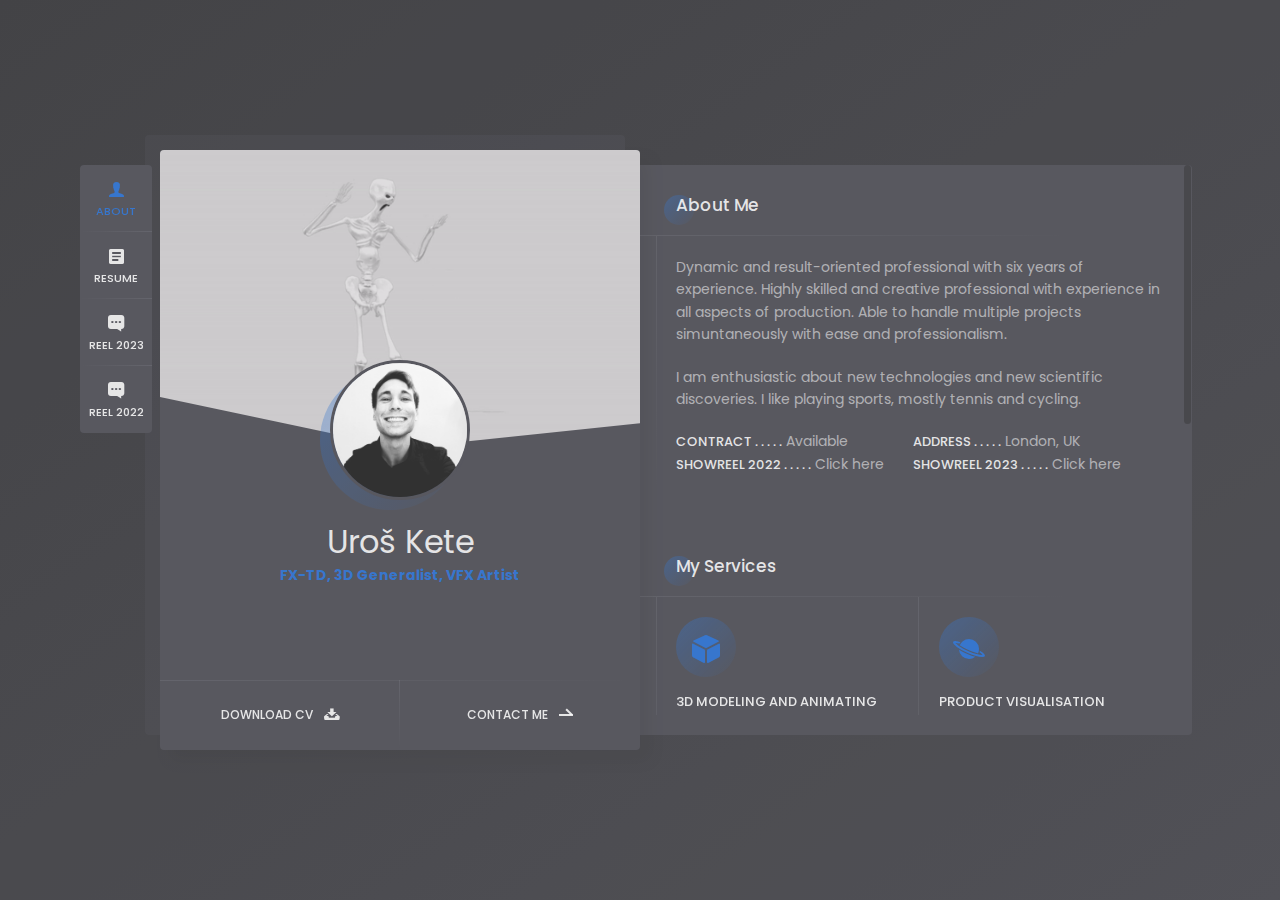
==== commit 62260d04: "2024 changes" ====
--- a/index.html
+++ b/index.html
@@ -1,753 +1,775 @@
 <!DOCTYPE html>
 <html lang="en">
-<head>
-
-	<!--
+  <head>
+    <!--
 		Basic
 	-->
-	<meta charset="UTF-8" />
-	<meta http-equiv="X-UA-Compatible" content="IE=edge">
-	<title>Uros Kete</title>
-	<meta name="description" content="CV - Porfolio and Resume">
-
-	<meta name="viewport" content="width=device-width, initial-scale=1, maximum-scale=1" />
-	<meta name="keywords" content="portfolio, resume, motion graphics, vfx, compositing, 3d modeling, animation, uros kete, uros, kete, 3d" />
-	<meta name="author" content="uk" />
-
-
-
-
-<!-- Facebook Meta Tags -->
-<meta property="og:url" content="https://uroskete.co.uk/">
-<meta property="og:type" content="website">
-<meta property="og:title" content="Uros Kete">
-<meta property="og:description" content="CV - Porfolio and Resume">
-<meta property="og:image" content="https://uroskete.co.uk/uros-kete.jpg">
-
-<!-- Twitter Meta Tags -->
-<meta name="twitter:card" content="summary_large_image">
-<meta property="twitter:domain" content="uroskete.co.uk">
-<meta property="twitter:url" content="https://uroskete.co.uk/">
-<meta name="twitter:title" content="Uros Kete">
-<meta name="twitter:description" content="CV - Porfolio and Resume">
-<meta name="twitter:image" content="https://uroskete.co.uk/uros-kete.jpg">
-
-
-      
-
-	<!--
+    <meta charset="UTF-8" />
+    <meta http-equiv="X-UA-Compatible" content="IE=edge" />
+    <title>Uros Kete</title>
+    <meta name="description" content="CV - Porfolio and Resume" />
+
+    <meta
+      name="viewport"
+      content="width=device-width, initial-scale=1, maximum-scale=1"
+    />
+    <meta
+      name="keywords"
+      content="portfolio, resume, motion graphics, vfx, compositing, 3d modeling, animation, uros kete, uros, kete, 3d"
+    />
+    <meta name="author" content="uk" />
+
+    <!-- Facebook Meta Tags -->
+    <meta property="og:url" content="https://uroskete.co.uk/" />
+    <meta property="og:type" content="website" />
+    <meta property="og:title" content="Uros Kete" />
+    <meta property="og:description" content="CV - Porfolio and Resume" />
+    <meta property="og:image" content="https://uroskete.co.uk/uros-kete.jpg" />
+
+    <!-- Twitter Meta Tags -->
+    <meta name="twitter:card" content="summary_large_image" />
+    <meta property="twitter:domain" content="uroskete.co.uk" />
+    <meta property="twitter:url" content="https://uroskete.co.uk/" />
+    <meta name="twitter:title" content="Uros Kete" />
+    <meta name="twitter:description" content="CV - Porfolio and Resume" />
+    <meta name="twitter:image" content="https://uroskete.co.uk/uros-kete.jpg" />
+
+    <!--
 		Load Fonts
 	-->
-	<link href="https://fonts.googleapis.com/css?family=Poppins:100,100i,200,200i,300,300i,400,400i,500,500i,600,600i,700,700i,800,800i,900,900i" rel="stylesheet">
-	<link rel="stylesheet" href="https://use.fontawesome.com/releases/v5.0.9/css/all.css" integrity="sha384-5SOiIsAziJl6AWe0HWRKTXlfcSHKmYV4RBF18PPJ173Kzn7jzMyFuTtk8JA7QQG1" crossorigin="anonymous">
-
-	<!--
+    <link
+      href="https://fonts.googleapis.com/css?family=Poppins:100,100i,200,200i,300,300i,400,400i,500,500i,600,600i,700,700i,800,800i,900,900i"
+      rel="stylesheet"
+    />
+    <link
+      rel="stylesheet"
+      href="https://use.fontawesome.com/releases/v5.0.9/css/all.css"
+      integrity="sha384-5SOiIsAziJl6AWe0HWRKTXlfcSHKmYV4RBF18PPJ173Kzn7jzMyFuTtk8JA7QQG1"
+      crossorigin="anonymous"
+    />
+
+    <!--
 		Load CSS
 	-->
-	<link rel="stylesheet" href="css/basic.css" />
-	<link rel="stylesheet" href="css/layout.css" />
-	<link rel="stylesheet" href="css/blogs.css" />
-	<link rel="stylesheet" href="css/ionicons.css" />
-	<link rel="stylesheet" href="css/magnific-popup.css" />
-	<link rel="stylesheet" href="css/animate.css" />
-	<link rel="stylesheet" href="css/gradient.css" />
-	<link rel="stylesheet" href="css/owl.carousel.css" />
-
-	<!--
+    <link rel="stylesheet" href="css/basic.css" />
+    <link rel="stylesheet" href="css/layout.css" />
+    <link rel="stylesheet" href="css/blogs.css" />
+    <link rel="stylesheet" href="css/ionicons.css" />
+    <link rel="stylesheet" href="css/magnific-popup.css" />
+    <link rel="stylesheet" href="css/animate.css" />
+    <link rel="stylesheet" href="css/gradient.css" />
+    <link rel="stylesheet" href="css/owl.carousel.css" />
+
+    <!--
 		Template Colors
 	-->
-	<!--<link rel="stylesheet" href="css/template-colors/green.css" />-->
-	<link rel="stylesheet" href="css/template-colors/blue.css" />
-	<!--<link rel="stylesheet" href="css/template-colors/orange.css" />-->
-	<!--<link rel="stylesheet" href="css/template-colors/pink.css" />-->
-	<!--<link rel="stylesheet" href="css/template-colors/purple.css" />-->
-	<!--<link rel="stylesheet" href="css/template-colors/red.css" />-->
-
-	<!--
+    <!--<link rel="stylesheet" href="css/template-colors/green.css" />-->
+    <link rel="stylesheet" href="css/template-colors/blue.css" />
+    <!--<link rel="stylesheet" href="css/template-colors/orange.css" />-->
+    <!--<link rel="stylesheet" href="css/template-colors/pink.css" />-->
+    <!--<link rel="stylesheet" href="css/template-colors/purple.css" />-->
+    <!--<link rel="stylesheet" href="css/template-colors/red.css" />-->
+
+    <!--
 		Template Dark
 	-->
-	<link rel="stylesheet" href="css/template-dark/dark.css" />
-
-	<!--[if lt IE 9]>
-	<script src="http://css3-mediaqueries-js.googlecode.com/svn/trunk/css3-mediaqueries.js"></script>
-	<script src="http://html5shim.googlecode.com/svn/trunk/html5.js"></script>
-	<![endif]-->
-
-	<!--
+    <link rel="stylesheet" href="css/template-dark/dark.css" />
+
+    <!--[if lt IE 9]>
+      <script src="http://css3-mediaqueries-js.googlecode.com/svn/trunk/css3-mediaqueries.js"></script>
+      <script src="http://html5shim.googlecode.com/svn/trunk/html5.js"></script>
+    <![endif]-->
+
+    <!--
 		Favicons
 	-->
-	<link rel="shortcut icon" href="images/favicons/favicon.ico">
-
-
-
-	<style>
-
-
-	.centerirano{
-		    line-height: 2 !important
-	}
-
-	#table {
-			visibility: visible;
-	}
-	#HIDDENDIV {
-		visibility: hidden;
-}
-
-#table td {
-		padding: 1em;
-		border: 1px solid black;
-}
-
-
-.embed-container { 
-  position: relative; 
-  padding-bottom: 56.25%; 
-  height: 0; overflow: hidden; 
-  max-width: 100%; 
-} 
-
-.embed-container iframe, 
-.embed-container object, 
-.embed-container embed { 
-  position: absolute; 
-  top: 0; left: 0; 
-  width: 100%; 
-  height: 100%; 
-}
-
-	</style>
-
-
-</head>
-<body>
-	<div class="page">
-
-		<!-- preloader -->
-		<div class="preloader">
-			<div class="centrize full-width">
-				<div class="vertical-center">
-					<div class="spinner">
-						<div class="double-bounce1"></div>
-						<div class="double-bounce2"></div>
-					</div>
-				</div>
-			</div>
-		</div>
-
-		<!-- background -->
-		<div class="background gradient">
-			<ul class="bg-bubbles">
-      <li></li>
-      <li></li>
-      <li></li>
-      <li></li>
-      <li></li>
-      <li></li>
-      <li></li>
-      <li></li>
-      <li></li>
-      <li></li>
-    </ul>
-		</div>
-
-		<!--
+    <link rel="shortcut icon" href="images/favicons/favicon.ico" />
+
+    <style>
+      .centerirano {
+        line-height: 2 !important;
+      }
+
+      #table {
+        visibility: visible;
+      }
+      #HIDDENDIV {
+        visibility: hidden;
+      }
+
+      #table td {
+        padding: 1em;
+        border: 1px solid black;
+      }
+
+      .embed-container {
+        position: relative;
+        padding-bottom: 56.25%;
+        height: 0;
+        overflow: hidden;
+        max-width: 100%;
+      }
+
+      .embed-container iframe,
+      .embed-container object,
+      .embed-container embed {
+        position: absolute;
+        top: 0;
+        left: 0;
+        width: 100%;
+        height: 100%;
+      }
+    </style>
+  </head>
+  <body>
+    <div class="page">
+      <!-- preloader -->
+      <div class="preloader">
+        <div class="centrize full-width">
+          <div class="vertical-center">
+            <div class="spinner">
+              <div class="double-bounce1"></div>
+              <div class="double-bounce2"></div>
+            </div>
+          </div>
+        </div>
+      </div>
+
+      <!-- background -->
+      <div class="background gradient">
+        <ul class="bg-bubbles">
+          <li></li>
+          <li></li>
+          <li></li>
+          <li></li>
+          <li></li>
+          <li></li>
+          <li></li>
+          <li></li>
+          <li></li>
+          <li></li>
+        </ul>
+      </div>
+
+      <!--
 			Container
 		-->
-		<div class="container opened" data-animation-in="fadeInLeft" data-animation-out="fadeOutLeft">
-
-			<!--
+      <div
+        class="container opened"
+        data-animation-in="fadeInLeft"
+        data-animation-out="fadeOutLeft"
+      >
+        <!--
 				Header
 			-->
-			<header class="header">
-
-				<!-- menu -->
-				<div class="top-menu">
-					<ul>
-						<li class="active">
-							<a href="#about-card">
-								<span class="icon ion-person"></span>
-								<span class="link">About</span>
-							</a>
-						</li>
-						<li>
-							<a href="#resume-card">
-								<span class="icon ion-android-list"></span>
-								<span class="link">Resume</span>
-							</a>
-						</li>
-						<li>
-							<a href="#works-card">
-								<span class="icon ion-paintbrush"></span>
-								<span class="link">Showreel</span>
-							</a>
-						</li>
-						<li>
-							<a href="#blog-card">
-								<span class="icon ion-chatbox-working"></span>
-								<span class="link">Work</span>
-							</a>
-						</li>
-						<li>
-							<a href="#contacts-card">
-								<span class="icon ion-at"></span>
-								<span class="link">Contact</span>
-							</a>
-						</li>
-					</ul>
-				</div>
-
-			</header>
-
-			<!--
+        <header class="header">
+          <!-- menu -->
+          <div class="top-menu">
+            <ul>
+              <li class="active">
+                <a href="#about-card">
+                  <span class="icon ion-person"></span>
+                  <span class="link">About</span>
+                </a>
+              </li>
+              <li>
+                <a href="#resume-card">
+                  <span class="icon ion-android-list"></span>
+                  <span class="link">Resume</span>
+                </a>
+              </li>
+              <li>
+                <a href="#blog-card">
+                  <span class="icon ion-chatbox-working"></span>
+                  <span class="link">Reel 2023</span>
+                </a>
+              </li>
+              <li>
+                <a href="#works-card">
+                  <span class="icon ion-chatbox-working"></span>
+                  <span class="link">Reel 2022</span>
+                </a>
+              </li>
+              <!--
+              <li>
+                <a href="#contacts-card">
+                  <span class="icon ion-at"></span>
+                  <span class="link">Contact</span>
+                </a>
+              </li>
+			  -->
+            </ul>
+          </div>
+        </header>
+
+        <!--
 				Card - Started
 			-->
-			<div class="card-started" id="home-card">
-
-				<!--
+        <div class="card-started" id="home-card">
+          <!--
 					Profile
 				-->
-				<div class="profile">
-
-					<!-- profile image -->
-					<a href="https://vimeo.com/703868627"><div class="slide" style="background-image: url(images/portfolio_2.gif);"></div></a>
-
-					<!-- profile photo -->
-					<div class="image">
-						<img src="images/profile3.jpg" alt="" />
-					</div>
-
-					<!-- profile titles -->
-					<div class="title">Uroš Kete</div>
-					<div class="subtitle"><b>FX-TD, 3D Generalist, VFX Artist</b></div>
-
-					<!-- profile socials -->
-					<div class="social">
-						<a target="_blank" href="https://www.linkedin.com/in/uroskete/"><span class="fab fa-linkedin"></span></a>
-						<a target="_blank" href="https://instagram.com/_uros128"><span class="fab fa-instagram"></span></a>
-				<!--	<a target="_blank" href="https://github.com/"><span class="fab fa-github"></span></a>
+          <div class="profile">
+            <!-- profile image -->
+            <a href="https://vimeo.com/703868627"
+              ><div
+                class="slide"
+                style="background-image: url(images/portfolio_2.gif)"
+              ></div
+            ></a>
+
+            <!-- profile photo -->
+            <div class="image">
+              <img src="images/profile3.jpg" alt="" />
+            </div>
+
+            <!-- profile titles -->
+            <div class="title">Uroš Kete</div>
+            <div class="subtitle"><b>FX-TD, 3D Generalist, VFX Artist</b></div>
+
+            <!-- profile socials -->
+            <div class="social">
+              <a target="_blank" href="https://www.linkedin.com/in/uroskete/"
+                ><span class="fab fa-linkedin"></span
+              ></a>
+              <a target="_blank" href="https://instagram.com/_uros128"
+                ><span class="fab fa-instagram"></span
+              ></a>
+              <!--	<a target="_blank" href="https://github.com/"><span class="fab fa-github"></span></a>
 						<a target="_blank" href="https://www.spotify.com/"><span class="fab fa-spotify"></span></a>
 						<a target="_blank" href="https://stackoverflow.com/"><span class="fab fa-stack-overflow"></span></a>
 					-->
-					</div>
-
-					<!-- profile buttons -->
-					<div class="lnks">
-						<a href="#" onClick="var pwd48 = prompt('Please enter password')" class="lnk">
-							<span class="text"> Download CV</span>
-							<span class="ion ion-archive"></span>
-						</a>
-						<a href="#" class="lnk discover">
-							<span class="text">Contact Me</span>
-							<span class="arrow"></span>
-						</a>
-					</div>
-
-				</div>
-
-			</div>
-
-			<!--
+            </div>
+
+            <!-- profile buttons -->
+            <div class="lnks">
+              <a
+                href="#"
+                onClick="var pwd48 = prompt('Please enter password')"
+                class="lnk"
+              >
+                <span class="text"> Download CV</span>
+                <span class="ion ion-archive"></span>
+              </a>
+              <a href="/uros_kete_cv_v01.pdf" class="lnk discover">
+                <span class="text">Contact Me</span>
+                <span class="arrow"></span>
+              </a>
+            </div>
+          </div>
+        </div>
+
+        <!--
 				Card - About
 			-->
-			<div class="card-inner animated active" id="about-card">
-				<div class="card-wrap">
-
-					<!--
+        <div class="card-inner animated active" id="about-card">
+          <div class="card-wrap">
+            <!--
 						About
 					-->
-					<div class="content about">
-
-						<!-- title -->
-						<div class="title">About Me</div>
-
-						<!-- content -->
-						<div class="row">
-							<div class="col col-d-12 col-t-12 col-m-12 border-line-v">
-								<div class="text-box">
-									<p>
-										Dynamic and result-oriented professional with six years of experience.
-										 Highly skilled and creative professional with experience in all aspects of production.
-										 Able to handle multiple projects simuntaneously with ease and professionalism.
-									 </p>
-										 <p>
-
-	 I am enthusiastic about new technologies and new scientific discoveries. I like playing sports, mostly tennis and cycling.
-									</p>
-								</div>
-								<div class="info-list">
-									<ul>
-										<!-- <li><strong>Age . . . . .</strong> </li> -->
-
-										<li><strong>Contract . . . . .</strong> Available</li>
-										<li><strong>Address . . . . .</strong> London, UK</li>
-										<li><strong>Showreel 2022 . . . . .</strong> <a href="https://vimeo.com/703868627">Click here</a></li>
-									</ul>
-								</div>
-							</div>
-							<div class="clear"></div>
-						</div>
-
-					</div>
-
-					<!--
+            <div class="content about">
+              <!-- title -->
+              <div class="title">About Me</div>
+
+              <!-- content -->
+              <div class="row">
+                <div class="col col-d-12 col-t-12 col-m-12 border-line-v">
+                  <div class="text-box">
+                    <p>
+                      Dynamic and result-oriented professional with six years of
+                      experience. Highly skilled and creative professional with
+                      experience in all aspects of production. Able to handle
+                      multiple projects simuntaneously with ease and
+                      professionalism.
+                    </p>
+                    <p>
+                      I am enthusiastic about new technologies and new
+                      scientific discoveries. I like playing sports, mostly
+                      tennis and cycling.
+                    </p>
+                  </div>
+                  <div class="info-list">
+                    <ul>
+                      <!-- <li><strong>Age . . . . .</strong> </li> -->
+
+                      <li><strong>Contract . . . . .</strong> Available</li>
+                      <li><strong>Address . . . . .</strong> London, UK</li>
+                      <li>
+                        <strong>Showreel 2022 . . . . .</strong>
+                        <a href="https://vimeo.com/703868627">Click here</a>
+                      </li>
+                      <li>
+                        <strong>Showreel 2023 . . . . .</strong>
+                        <a href="https://vimeo.com/900122941">Click here</a>
+                      </li>
+                    </ul>
+                  </div>
+                </div>
+                <div class="clear"></div>
+              </div>
+            </div>
+
+            <!--
 						Services
 					-->
-					<div class="content services">
-
-						<!-- title -->
-									<div class="title">My Services</div>
-
-						<!-- content -->
-								<div class="row service-items border-line-v">
-
-							<!-- service item -->
-
-
-							<!-- service item -->
-								<div class="col col-d-6 col-t-6 col-m-12 ">
-								<div class="service-item">
-									<div class="icon"><span class="ion ion-cube centerirano"></span></div>
-									<div class="name">3D modeling and animating</div>
-									<p>
-										That Will Amaze, Educate & Engage your Customers.
-										  Services: 2D & 3D GGI Animation,
-									</p>
-								</div>
-							</div>
-
-							<!-- service item -->
-									<div class="col col-d-6 col-t-6 col-m-12">
-								<div class="service-item">
-									<div class="icon"><span class="ion ion-planet centerirano"></span></div>
-									<div class="name">Product visualisation</div>
-									<p>
-									Bring your product to life with photorealistic product CGI and 3D visualisation imagery.
-									</p>
-								</div>
-							</div>
-
-							<!-- service item -->
-									<div class="col col-d-6 col-t-6 col-m-12 border-line-h">
-								<div class="service-item">
-									<div class="icon"><span class="ion ion-jet centerirano"></span></div>
-									<div class="name">VFX</div>
-									<p>
-										Visual effects implemented in live footage.
-									</p>
-								</div>
-							</div>
-
-							<div class="col col-d-6 col-t-6 col-m-12 border-line-h">
-								<div class="service-item">
-									<div class="icon"><span class="ion ion-nuclear centerirano"></span></div>
-									<div class="name">Compositing</div>
-									<p>
-										Seamlessly integrating digital assets with live-action footage and bringing together the final shot of a film or game.
-									</p>
-								</div>
-							</div>
-
-							<div class="clear"></div>
-						</div>
-
-					</div>
-				
-
-					<!--
+            <div class="content services">
+              <!-- title -->
+              <div class="title">My Services</div>
+
+              <!-- content -->
+              <div class="row service-items border-line-v">
+                <!-- service item -->
+
+                <!-- service item -->
+                <div class="col col-d-6 col-t-6 col-m-12">
+                  <div class="service-item">
+                    <div class="icon">
+                      <span class="ion ion-cube centerirano"></span>
+                    </div>
+                    <div class="name">3D modeling and animating</div>
+                    <p>
+                      That Will Amaze, Educate & Engage your Customers.
+                      Services: 2D & 3D GGI Animation,
+                    </p>
+                  </div>
+                </div>
+
+                <!-- service item -->
+                <div class="col col-d-6 col-t-6 col-m-12">
+                  <div class="service-item">
+                    <div class="icon">
+                      <span class="ion ion-planet centerirano"></span>
+                    </div>
+                    <div class="name">Product visualisation</div>
+                    <p>
+                      Bring your product to life with photorealistic product CGI
+                      and 3D visualisation imagery.
+                    </p>
+                  </div>
+                </div>
+
+                <!-- service item -->
+                <div class="col col-d-6 col-t-6 col-m-12 border-line-h">
+                  <div class="service-item">
+                    <div class="icon">
+                      <span class="ion ion-jet centerirano"></span>
+                    </div>
+                    <div class="name">VFX</div>
+                    <p>Visual effects implemented in live footage.</p>
+                  </div>
+                </div>
+
+                <div class="col col-d-6 col-t-6 col-m-12 border-line-h">
+                  <div class="service-item">
+                    <div class="icon">
+                      <span class="ion ion-nuclear centerirano"></span>
+                    </div>
+                    <div class="name">Compositing</div>
+                    <p>
+                      Seamlessly integrating digital assets with live-action
+                      footage and bringing together the final shot of a film or
+                      game.
+                    </p>
+                  </div>
+                </div>
+
+                <div class="clear"></div>
+              </div>
+            </div>
+
+            <!--
 						Price Tables
 					-->
 
-
-
-
-
-
-					<!--
+            <!--
 						Clients
 					-->
-					<div class="content clients">
-
-						<!-- title -->
-						<div class="title">Software</div>
-
-						<!-- content -->
-						<div class="row client-items">
-
-							<!-- client item -->
-							<div class="col col-d-2 col-t-2 col-m-2 border-line-v">
-								<div class="client-item">
-									<div class="image">
-										<a target="_blank" href="">
-											<img src="images/clients/client_1.png" alt="" />
-										</a>
-									</div>
-								</div>
-							</div>
-
-							<!-- client item -->
-							<div class="col col-d-2 col-t-2 col-m-2 border-line-v">
-								<div class="client-item">
-									<div class="image">
-										<a target="_blank" href="">
-											<img src="images/clients/client_2.png" alt="" />
-										</a>
-									</div>
-								</div>
-							</div>
-
-							<!-- client item -->
-							<div class="col col-d-2 col-t-2 col-m-2 border-line-v">
-								<div class="client-item">
-									<div class="image">
-										<a target="_blank" href="">
-											<img src="images/clients/client_3.png" alt="" />
-										</a>
-									</div>
-								</div>
-							</div>
-
-							<!-- client item -->
-							<div class="col col-d-2 col-t-2 col-m-2 border-line-v">
-								<div class="client-item">
-									<div class="image">
-										<a target="_blank" href="">
-											<img src="images/clients/client_4.png" alt="" />
-										</a>
-									</div>
-								</div>
-							</div>
-
-							<!-- client item -->
-							<div class="col col-d-2 col-t-2 col-m-2 border-line-v">
-								<div class="client-item">
-									<div class="image">
-										<a target="_blank" href="">
-											<img src="images/clients/client_5.png" alt="" />
-										</a>
-									</div>
-								</div>
-							</div>
-
-							<!-- client item -->
-							<div class="col col-d-2 col-t-2 col-m-2 border-line-v">
-								<div class="client-item">
-									<div class="image">
-										<a target="_blank" href="">
-											<img src="images/clients/client_6.png" alt="" />
-										</a>
-									</div>
-								</div>
-							</div>
-
-							<div class="clear"></div>
-						</div>
-<br>
-						<div class="title">Other </div> <p>3dsmax, Octane Render, Redshift, Vray, Premiere, DaVinci Resolve, Photoshop, Illustrator, Indesign</p>
-
-					</div>
-
-					</div>
-					</div>
-
-
-
-		
-			<!--
+            <div class="content clients">
+              <!-- title -->
+              <div class="title">Software</div>
+
+              <!-- content -->
+              <div class="row client-items">
+                <!-- client item -->
+                <div class="col col-d-2 col-t-2 col-m-2 border-line-v">
+                  <div class="client-item">
+                    <div class="image">
+                      <a target="_blank" href="">
+                        <img src="images/clients/client_1.png" alt="" />
+                      </a>
+                    </div>
+                  </div>
+                </div>
+
+                <!-- client item -->
+                <div class="col col-d-2 col-t-2 col-m-2 border-line-v">
+                  <div class="client-item">
+                    <div class="image">
+                      <a target="_blank" href="">
+                        <img src="images/clients/client_2.png" alt="" />
+                      </a>
+                    </div>
+                  </div>
+                </div>
+
+                <!-- client item -->
+                <div class="col col-d-2 col-t-2 col-m-2 border-line-v">
+                  <div class="client-item">
+                    <div class="image">
+                      <a target="_blank" href="">
+                        <img src="images/clients/client_3.png" alt="" />
+                      </a>
+                    </div>
+                  </div>
+                </div>
+
+                <!-- client item -->
+                <div class="col col-d-2 col-t-2 col-m-2 border-line-v">
+                  <div class="client-item">
+                    <div class="image">
+                      <a target="_blank" href="">
+                        <img src="images/clients/client_4.png" alt="" />
+                      </a>
+                    </div>
+                  </div>
+                </div>
+
+                <!-- client item -->
+                <div class="col col-d-2 col-t-2 col-m-2 border-line-v">
+                  <div class="client-item">
+                    <div class="image">
+                      <a target="_blank" href="">
+                        <img src="images/clients/client_5.png" alt="" />
+                      </a>
+                    </div>
+                  </div>
+                </div>
+
+                <!-- client item -->
+                <div class="col col-d-2 col-t-2 col-m-2 border-line-v">
+                  <div class="client-item">
+                    <div class="image">
+                      <a target="_blank" href="">
+                        <img src="images/clients/client_6.png" alt="" />
+                      </a>
+                    </div>
+                  </div>
+                </div>
+
+                <div class="clear"></div>
+              </div>
+              <br />
+              <div class="title">Other</div>
+              <p>
+                3dsmax, Octane Render, Redshift, Vray, Premiere, DaVinci
+                Resolve, Photoshop, Illustrator, Indesign
+              </p>
+            </div>
+          </div>
+        </div>
+
+        <!--
 				Card - Resume
 			-->
-			<div class="card-inner" id="resume-card">
-				<div class="card-wrap">
-
-					<!--
+        <div class="card-inner" id="resume-card">
+          <div class="card-wrap">
+            <!--
 						Skills
 					-->
-					<div class="content skills">
-
-						<!-- title -->
-						<div class="title">My Skills</div>
-
-						<!-- content -->
-						<div class="row">
-
-							<!-- skill item -->
-							<div class="col col-d-6 col-t-6 col-m-12 border-line-v">
-								<div class="skills-list">
-									<div class="skill-title border-line-h">
-										<div class="icon"><i class="ion ion-cube"></i></div>
-										<div class="name">3D modeling and animation</div>
-									</div>
-									<ul>
-										<li class="border-line-h">
-											<div class="name">Cinema4D</div>
-											<div class="progress">
-												<div class="percentage" style="width:98%;"></div>
-											</div>
-										</li>
-										<li class="border-line-h">
-											<div class="name">Houdini</div>
-											<div class="progress">
-												<div class="percentage" style="width:90%;"></div>
-											</div>
-										</li>
-										<li class="border-line-h">
-											<div class="name">Maya</div>
-											<div class="progress">
-												<div class="percentage" style="width:75%;"></div>
-											</div>
-										</li>
-
-									</ul>
-								</div>
-							</div>
-
-							<!-- skill item -->
-							<div class="col col-d-6 col-t-6 col-m-12 border-line-v">
-								<div class="skills-list">
-									<div class="skill-title border-line-h">
-										<div class="icon"><i class="ion ion-easel"></i></div>
-										<div class="name">Compositing</div>
-									</div>
-									<ul>
-										<li class="border-line-h">
-											<div class="name">Nuke</div>
-											<div class="progress">
-												<div class="percentage" style="width:85%;"></div>
-											</div>
-										</li>
-										<li class="border-line-h">
-											<div class="name">Fusion</div>
-											<div class="progress">
-												<div class="percentage" style="width:65%;"></div>
-											</div>
-										</li>
-										<li class="border-line-h">
-											<div class="name">After Effects</div>
-											<div class="progress">
-												<div class="percentage" style="width:98%;"></div>
-											</div>
-										</li>
-
-									</ul>
-								</div>
-							</div>
-
-
-
-														<!-- skill item -->
-														<div class="col col-d-6 col-t-6 col-m-12 border-line-v">
-															<div class="skills-list">
-																<div class="skill-title border-line-h">
-																	<div class="icon"><i class="ion ion-aperture"></i></div>
-																	<div class="name">Render</div>
-																</div>
-																<ul>
-																	<li class="border-line-h">
-																		<div class="name">Octane</div>
-																		<div class="progress">
-																			<div class="percentage" style="width:98%;"></div>
-																		</div>
-																	</li>
-																	<li class="border-line-h">
-																		<div class="name">Cinema Physical</div>
-																		<div class="progress">
-																			<div class="percentage" style="width:98%;"></div>
-																		</div>
-																	</li>
-																	<li class="border-line-h">
-																		<div class="name">Redshift</div>
-																		<div class="progress">
-																			<div class="percentage" style="width:75%;"></div>
-																		</div>
-																	</li>
-																	<li class="border-line-h">
-																		<div class="name">Vray</div>
-																		<div class="progress">
-																			<div class="percentage" style="width:75%;"></div>
-																		</div>
-																	</li>
-
-																</ul>
-															</div>
-														</div>
-
-
-														<!-- skill item -->
-														<div class="col col-d-6 col-t-6 col-m-12 border-line-v">
-															<div class="skills-list">
-																<div class="skill-title border-line-h">
-																	<div class="icon"><i class="ion ion-android-desktop"></i></div>
-																	<div class="name">Other software</div>
-																</div>
-																<ul>
-																	<li class="border-line-h">
-																		<div class="name">Adobe Premiere</div>
-																		<div class="progress">
-																			<div class="percentage" style="width:98%;"></div>
-																		</div>
-																	</li>
-																	<li class="border-line-h">
-																		<div class="name">Photoshop</div>
-																		<div class="progress">
-																			<div class="percentage" style="width:95%;"></div>
-																		</div>
-																	</li>
-																	<li class="border-line-h">
-																		<div class="name">Illustrator</div>
-																		<div class="progress">
-																			<div class="percentage" style="width:90%;"></div>
-																		</div>
-																	</li>
-																	<li class="border-line-h">
-																		<div class="name">Indesign</div>
-																		<div class="progress">
-																			<div class="percentage" style="width:75%;"></div>
-																		</div>
-																	</li>
-
-																</ul>
-															</div>
-														</div>
-
-							<div class="clear"></div>
-						</div>
-
-					</div>
-					<!--
+            <div class="content skills">
+              <!-- title -->
+              <div class="title">My Skills</div>
+
+              <!-- content -->
+              <div class="row">
+                <!-- skill item -->
+                <div class="col col-d-6 col-t-6 col-m-12 border-line-v">
+                  <div class="skills-list">
+                    <div class="skill-title border-line-h">
+                      <div class="icon"><i class="ion ion-cube"></i></div>
+                      <div class="name">3D modeling and animation</div>
+                    </div>
+                    <ul>
+                      <li class="border-line-h">
+                        <div class="name">Cinema4D</div>
+                        <div class="progress">
+                          <div class="percentage" style="width: 98%"></div>
+                        </div>
+                      </li>
+                      <li class="border-line-h">
+                        <div class="name">Houdini</div>
+                        <div class="progress">
+                          <div class="percentage" style="width: 90%"></div>
+                        </div>
+                      </li>
+                      <li class="border-line-h">
+                        <div class="name">Maya</div>
+                        <div class="progress">
+                          <div class="percentage" style="width: 75%"></div>
+                        </div>
+                      </li>
+                    </ul>
+                  </div>
+                </div>
+
+                <!-- skill item -->
+                <div class="col col-d-6 col-t-6 col-m-12 border-line-v">
+                  <div class="skills-list">
+                    <div class="skill-title border-line-h">
+                      <div class="icon"><i class="ion ion-easel"></i></div>
+                      <div class="name">Compositing</div>
+                    </div>
+                    <ul>
+                      <li class="border-line-h">
+                        <div class="name">Nuke</div>
+                        <div class="progress">
+                          <div class="percentage" style="width: 85%"></div>
+                        </div>
+                      </li>
+                      <li class="border-line-h">
+                        <div class="name">Fusion</div>
+                        <div class="progress">
+                          <div class="percentage" style="width: 65%"></div>
+                        </div>
+                      </li>
+                      <li class="border-line-h">
+                        <div class="name">After Effects</div>
+                        <div class="progress">
+                          <div class="percentage" style="width: 98%"></div>
+                        </div>
+                      </li>
+                    </ul>
+                  </div>
+                </div>
+
+                <!-- skill item -->
+                <div class="col col-d-6 col-t-6 col-m-12 border-line-v">
+                  <div class="skills-list">
+                    <div class="skill-title border-line-h">
+                      <div class="icon"><i class="ion ion-aperture"></i></div>
+                      <div class="name">Render</div>
+                    </div>
+                    <ul>
+                      <li class="border-line-h">
+                        <div class="name">Octane</div>
+                        <div class="progress">
+                          <div class="percentage" style="width: 98%"></div>
+                        </div>
+                      </li>
+                      <li class="border-line-h">
+                        <div class="name">Cinema Physical</div>
+                        <div class="progress">
+                          <div class="percentage" style="width: 98%"></div>
+                        </div>
+                      </li>
+                      <li class="border-line-h">
+                        <div class="name">Redshift</div>
+                        <div class="progress">
+                          <div class="percentage" style="width: 75%"></div>
+                        </div>
+                      </li>
+                      <li class="border-line-h">
+                        <div class="name">Vray</div>
+                        <div class="progress">
+                          <div class="percentage" style="width: 75%"></div>
+                        </div>
+                      </li>
+                    </ul>
+                  </div>
+                </div>
+
+                <!-- skill item -->
+                <div class="col col-d-6 col-t-6 col-m-12 border-line-v">
+                  <div class="skills-list">
+                    <div class="skill-title border-line-h">
+                      <div class="icon">
+                        <i class="ion ion-android-desktop"></i>
+                      </div>
+                      <div class="name">Other software</div>
+                    </div>
+                    <ul>
+                      <li class="border-line-h">
+                        <div class="name">Adobe Premiere</div>
+                        <div class="progress">
+                          <div class="percentage" style="width: 98%"></div>
+                        </div>
+                      </li>
+                      <li class="border-line-h">
+                        <div class="name">Photoshop</div>
+                        <div class="progress">
+                          <div class="percentage" style="width: 95%"></div>
+                        </div>
+                      </li>
+                      <li class="border-line-h">
+                        <div class="name">Illustrator</div>
+                        <div class="progress">
+                          <div class="percentage" style="width: 90%"></div>
+                        </div>
+                      </li>
+                      <li class="border-line-h">
+                        <div class="name">Indesign</div>
+                        <div class="progress">
+                          <div class="percentage" style="width: 75%"></div>
+                        </div>
+                      </li>
+                    </ul>
+                  </div>
+                </div>
+
+                <div class="clear"></div>
+              </div>
+            </div>
+            <!--
 						Resume
 					-->
-					<div class="content resume">
-
-						<!-- title -->
-						<div class="title">Resume</div>
-
-						<!-- content -->
-						<div class="row">
-
-							<!-- experience -->
-							<div class="col col-d-12 col-t-12 col-m-12 border-line-v">
-								<div class="resume-title border-line-h">
-									<div class="icon"><i class="ion ion-briefcase"></i></div>
-									<div class="name">Experience</div>
-								</div>
-								<div class="resume-items">
-									<div class="resume-item border-line-h active">
-										<div class="date">2019 - Present</div>
-										<div class="name">VFX Compositor (Motion Design)</div>
-										<div class="company"> DELUXE TECHICOLOR DIGITAL CINEMA</div>
-										<p>
-											I am working as a visual artist in the localisation department. Working on blockbuster movies trailers and feature content.
-										</p>
-									</div>
-									<div class="resume-item border-line-h">
-										<div class="date">2018 - 2019</div>
-										<div class="name">Motion Graphics Designer</div>
-										<div class="company"> SPORT COMMENTARY</div>
-										<p>
-											I was working on 3D logo animation with fire effects, combining Cinema4D with After Effects.
-										</p>
-									</div>
-									<div class="resume-item">
-										<div class="date">2018 - 2019</div>
-										<div class="name">Motion Graphics Designer</div>
-										<div class="company">PREMIUM MARKETING</div>
-										<p>
-											I was working on video production which was implemented in marketing strategies.
-											I was also creating web pages with modern interactive video content and company motion graphics presentations.
-											 I was creating facebook and youtube motion graphics ads. Was also in charge of web design,
-											 that consisted from landing pages to e-commerce.
-										</p>
-									</div>
-									<div class="resume-item">
-										<div class="date">2017 - 2018</div>
-										<div class="name">Video Editon and Designer</div>
-										<div class="company"> FORUM MEDIA GROUP</div>
-										<p>
-											I've been working in marketing department.
-											Designing and producing digital promotion content in Adobe Illustrator,
-											 Indesign and Photoshop. Been also working on video production and motion graphic
-											  design in Adobe After Effects. I redesigned and refreshed the email and promotion design.
-												Been working on motion graphics videos for lead generation campaign.
-										</p>
-									</div>
-									<div class="resume-item">
-										<div class="date">2013 - 2018</div>
-										<div class="name">Digital Video Editor and Motion Graphics Designe</div>
-										<div class="company">REALITY PRODUCTION</div>
-										<p>
-											Reality Production is a video production company that shoots and edits videos with VFX effects.
-											 We were working on various video and film projects that included producing music videos,
-											 filming nature landscapes and designing commercials. I've also been working on some 3D animation
-											 in Cinema 4D, that was included as special effects in a video.
-										</p>
-									</div>
-								</div>
-							</div>
-
-							<!-- education -->
-							<div class="col col-d-12 col-t-12 col-m-12 border-line-v">
-								<div class="resume-title border-line-h">
-									<div class="icon"><i class="ion ion-university"></i></div>
-									<div class="name">Education</div>
-								</div>
-								<div class="resume-items">
-									<div class="resume-item border-line-h">
-										<div class="date">2015 - 2018</div>
-										<div class="name">Bachelor of Visual Communication</div>
-										<div class="company"> FACULTY OF ELECTIRCAL ENGINEERING AND COMPUTER SCIENCE - University of Maribor, Slovenia
-</div>
-
-									</div>
-									<div class="resume-item border-line-h">
-										<div class="date">2011 - 2015</div>
-										<div class="name">IT Tech, Front end developer</div>
-										<div class="company">High School of Electrical Engineering and Computing Science - Ptuj, Slovenia</div>
-										<p>
-										</p>
-									</div>
-
-								</div>
-							</div>
-
-							<div class="clear"></div>
-						</div>
-
-					</div>
-
-
-
-				</div>
-			</div>
-
-			<!--
+            <div class="content resume">
+              <!-- title -->
+              <div class="title">Resume</div>
+
+              <!-- content -->
+              <div class="row">
+                <!-- experience -->
+                <div class="col col-d-12 col-t-12 col-m-12 border-line-v">
+                  <div class="resume-title border-line-h">
+                    <div class="icon"><i class="ion ion-briefcase"></i></div>
+                    <div class="name">Experience</div>
+                  </div>
+                  <div class="resume-items">
+                    <div class="resume-item border-line-h active">
+                      <div class="date">2019 - Present</div>
+                      <div class="name">VFX Compositor (Motion Design)</div>
+                      <div class="company">
+                        DELUXE TECHICOLOR DIGITAL CINEMA
+                      </div>
+                      <p>
+                        I am working as a visual artist in the localisation
+                        department. Working on blockbuster movies trailers and
+                        feature content.
+                      </p>
+                    </div>
+                    <div class="resume-item border-line-h">
+                      <div class="date">2018 - 2019</div>
+                      <div class="name">Motion Graphics Designer</div>
+                      <div class="company">SPORT COMMENTARY</div>
+                      <p>
+                        I was working on 3D logo animation with fire effects,
+                        combining Cinema4D with After Effects.
+                      </p>
+                    </div>
+                    <div class="resume-item">
+                      <div class="date">2018 - 2019</div>
+                      <div class="name">Motion Graphics Designer</div>
+                      <div class="company">PREMIUM MARKETING</div>
+                      <p>
+                        I was working on video production which was implemented
+                        in marketing strategies. I was also creating web pages
+                        with modern interactive video content and company motion
+                        graphics presentations. I was creating facebook and
+                        youtube motion graphics ads. Was also in charge of web
+                        design, that consisted from landing pages to e-commerce.
+                      </p>
+                    </div>
+                    <div class="resume-item">
+                      <div class="date">2017 - 2018</div>
+                      <div class="name">Video Editon and Designer</div>
+                      <div class="company">FORUM MEDIA GROUP</div>
+                      <p>
+                        I've been working in marketing department. Designing and
+                        producing digital promotion content in Adobe
+                        Illustrator, Indesign and Photoshop. Been also working
+                        on video production and motion graphic design in Adobe
+                        After Effects. I redesigned and refreshed the email and
+                        promotion design. Been working on motion graphics videos
+                        for lead generation campaign.
+                      </p>
+                    </div>
+                    <div class="resume-item">
+                      <div class="date">2013 - 2018</div>
+                      <div class="name">
+                        Digital Video Editor and Motion Graphics Designe
+                      </div>
+                      <div class="company">REALITY PRODUCTION</div>
+                      <p>
+                        Reality Production is a video production company that
+                        shoots and edits videos with VFX effects. We were
+                        working on various video and film projects that included
+                        producing music videos, filming nature landscapes and
+                        designing commercials. I've also been working on some 3D
+                        animation in Cinema 4D, that was included as special
+                        effects in a video.
+                      </p>
+                    </div>
+                  </div>
+                </div>
+
+                <!-- education -->
+                <div class="col col-d-12 col-t-12 col-m-12 border-line-v">
+                  <div class="resume-title border-line-h">
+                    <div class="icon"><i class="ion ion-university"></i></div>
+                    <div class="name">Education</div>
+                  </div>
+                  <div class="resume-items">
+                    <div class="resume-item border-line-h">
+                      <div class="date">2015 - 2018</div>
+                      <div class="name">Bachelor of Visual Communication</div>
+                      <div class="company">
+                        FACULTY OF ELECTIRCAL ENGINEERING AND COMPUTER SCIENCE -
+                        University of Maribor, Slovenia
+                      </div>
+                    </div>
+                    <div class="resume-item border-line-h">
+                      <div class="date">2011 - 2015</div>
+                      <div class="name">IT Tech, Front end developer</div>
+                      <div class="company">
+                        High School of Electrical Engineering and Computing
+                        Science - Ptuj, Slovenia
+                      </div>
+                      <p></p>
+                    </div>
+                  </div>
+                </div>
+
+                <div class="clear"></div>
+              </div>
+            </div>
+          </div>
+        </div>
+
+        <!--
 				Card - Works
 			-->
-			<div class="card-inner" id="works-card">
-				<div class="card-wrap">
-
-					<!--
+        <div class="card-inner" id="works-card">
+          <div class="card-wrap">
+            <!--
 						Works
 					-->
-					
-<div id="passw" class="content works">
-		<div class="title">Please enter password to view Showreels</div>
-                <input placeholder="Password tip = banana" type="password" id="password" onkeydown="if (event.keyCode == 13) document.getElementById('button').click()" />
-
-								<input id="button" type="button" value="Confirm" onclick="if (document.getElementById('password').value == 'uk2022') { document.getElementById('HIDDENDIV').style.visibility = 'visible';   document.getElementById('passw').style.display='none'; }
-else {  alert('I lied! Its not a banana.'); password.setSelectionRange(0, password.value.length);   } " />
-</div>
-
-
-
-
-								<!-- IMPORTANT! this part is so if you click enter, it works. -->
-					<div id="HIDDENDIV" class="content works">
-
-						<!-- title -->
-					
-
-						<!-- filters -->
-						<!--	<div class="filter-menu filter-button-group">
+
+            <div id="passw" class="content works">
+              <div class="title">
+                Please enter password to view Localisation Showreel
+              </div>
+              <input
+                placeholder="Please contact me for the password."
+                type="password"
+                id="password"
+                onkeydown="if (event.keyCode == 13) document.getElementById('button').click()"
+              />
+
+              <input
+                id="button"
+                type="button"
+                value="Confirm"
+                onclick="if (document.getElementById('password').value == 'uk2023') { document.getElementById('HIDDENDIV').style.visibility = 'visible';   document.getElementById('passw').style.display='none'; }
+else {  alert('The password is incorrect, please contact for the password.'); password.setSelectionRange(0, password.value.length);   } "
+              />
+            </div>
+
+            <!-- IMPORTANT! this part is so if you click enter, it works. -->
+            <div id="HIDDENDIV" class="content works">
+              <!-- title -->
+
+              <!-- filters -->
+              <!--	<div class="filter-menu filter-button-group">
 							<div class="f_btn active">
 								<label><input type="radio" name="fl_radio" value="grid-item" />All</label>
 							</div>
@@ -766,111 +788,74 @@
 						</div>
 						-->
 
-						<!-- content -->
-
-
-				<div class="row grid-items">
-
-							<!-- work item photo -->
-							<div class="col col-d-12 col-t-12 col-m-12 grid-item">
-								<div class="box-item">
-									<div class="image">
-											<div style="text-align: left;" class="title">Showreel 2022</div>
-											
-																				
-<div class="embed-container">
-  <iframe src="https://player.vimeo.com/video/703868627?h=437634a54d" frameborder='0' webkitAllowFullScreen mozallowfullscreen allowFullScreen></iframe>
-</div>
-	<p>
-											Please contact me for the password.
-										</p>
-										
-
-									</div>
-									<div class="desc">
-										
-									</div>
-								</div>
-							</div>
-
-							<!-- work item video -->
-							<div class="col col-d-12 col-t-12 col-m-12 grid-item video">
-								<div class="box-item">
-									<div class="image">
-										<div style="text-align: left;" class="title">Showreel 2018</div>
-																			<div class="embed-container">
-  <iframe src="https://www.youtube.com/embed/TLzT2v0s-B0" frameborder='0' webkitAllowFullScreen mozallowfullscreen allowFullScreen></iframe>
-</div>
-
-									</div>
-									<div class="desc">
-									
-									</div>
-								</div>
-							</div>
-
-							
-
-			
-					
-						
-
-					
-
-							<div class="clear"></div>
-						</div>
-
-					</div>
-
-			</div>
-			</div>
-
-			<!--
+              <!-- content -->
+
+              <div class="row grid-items">
+                <!-- work item video -->
+                <div class="col col-d-12 col-t-12 col-m-12 grid-item video">
+                  <div class="box-item">
+                    <div class="image">
+                      <div style="text-align: left" class="title">
+                        Showreel 2022
+                      </div>
+                      <div class="embed-container">
+                        <iframe
+                          src="https://player.vimeo.com/video/703868627?h=437634a54d"
+                          frameborder="0"
+                          webkitAllowFullScreen
+                          mozallowfullscreen
+                          allowfullscreen
+                        ></iframe>
+                      </div>
+                      <p>Password: uk2022</p>
+                    </div>
+                    <div class="desc"></div>
+                  </div>
+                </div>
+
+                <div class="clear"></div>
+              </div>
+            </div>
+          </div>
+        </div>
+
+        <!--
 				Card - Blog
 			-->
-			<div class="card-inner blog" id="blog-card">
-				<div class="card-wrap">
-
-					<!--
+        <div class="card-inner blog" id="blog-card">
+          <div class="card-wrap">
+            <!--
 						Blog
 					-->
-					<div class="content blog">
-
-						<!-- title -->
-						<div class="title">Work breakdown</div>
-
-						<!-- content -->
-						<div class="row">
-
-							<!-- blog item -->
-							<div class="col col-d-12 col-t-12 col-m-12">
-								<div class="box-item">
-									
-										
-											 <iframe src="https://www.youtube.com/embed/zxAaiw4Jikg" frameborder='0' webkitAllowFullScreen mozallowfullscreen allowFullScreen></iframe>
-										
-											
-										
-									
-									<div class="desc">
-										<a href="" class="name">HADES PROJECT BREAKDOWN</a>
-										<div class="category">3D, animation, render, compositing</div>
-									</div>
-								</div>
-							</div>
-
-							<!-- blog item -->
-							<div class="col col-d-12 col-t-12 col-m-12">
-								<div class="box-item">
-									<iframe src="https://www.youtube.com/embed/9k-0MHxJQFg" frameborder='0' webkitAllowFullScreen mozallowfullscreen allowFullScreen></iframe>
-									<div class="desc">
-										<a href="" class="name">ASTRONAUT PROJECT BREAKDOWN</a>
-										<div class="category">3D, animation, render, compositing</div>
-									</div>
-								</div>
-							</div>
-
-							<!-- blog item 
+            <div class="content blog">
+              <!-- title -->
+              <div class="title">Showreel 2023 breakdown</div>
+
+              <!-- content -->
+              <div class="row">
+                <!-- blog item -->
+                <div class="col col-d-12 col-t-12 col-m-12">
+                  <div class="box-item">
+                    <iframe
+                      src="https://www.youtube.com/embed/4hs17i6_dlI?si=-ewJdgVaNSpCJh-q"
+                      frameborder="0"
+                      webkitAllowFullScreen
+                      mozallowfullscreen
+                      allowfullscreen
+                    ></iframe>
+
+                    <div class="desc">
+                      <a href="" class="name">Showreel 2023</a>
+                      <div class="category">
+                        Software used: Cinema4D, Octane, Redshift, After Effects
+                        (Optical Flares, Element3D, Red Giant Universe, MochaPro
+                        and Sapphire) Photoshop, Illustrator
+                      </div>
+                    </div>
+                  </div>
+                </div>
+
+                <!-- blog item 
 							<div class="col col-d-12 col-t-12 col-m-12 border-line-h">
 								<div class="box-item">
 									<div class="image">
@@ -890,120 +875,33 @@
 								
 							</div>-->
 
-							<div class="clear"></div>
-						</div>
-
-					</div>
-
-				</div>
-			</div>
-
-			<!--
-				Card - Contacts
-			-->
-			<div class="card-inner contacts" id="contacts-card">
-				<div class="card-wrap">
-
-					<!--
-						Conacts Info
-					-->
-					<div class="content contacts">
-
-						<!-- title -->
-						<div class="title">Get in Touch</div>
-
-						<!-- content -->
-						<div class="row">
-							<div class="col col-d-12 col-t-12 col-m-12 border-line-v">
-								<div class="map" id="map"></div>
-								<div class="info-list">
-									<ul>
-										<li><strong>Age . . . . .</strong> 26</li>
-										<li><strong>Email . . . . .</strong> Click here</li>
-										<li><strong>Contract . . . . .</strong> Available</li>
-										<li><strong>Address . . . . .</strong> London, UK</li>
-									</ul>
-								</div>
-							</div>
-							<div class="clear"></div>
-						</div>
-
-					</div>
-
-					<!--
-						Contact Form
-					-->
-					<div class="content contacts">
-
-						<!-- title -->
-						<div class="title">Contact Form</div>
-
-						<!-- content -->
-						<div class="row">
-							<div class="col col-d-12 col-t-12 col-m-12 border-line-v">
-								<div class="contact_form">
-									<form id="cform" method="post">
-										<div class="row">
-											<div class="col col-d-6 col-t-6 col-m-12">
-												<div class="group-val">
-													<input type="text" name="name" placeholder="Full Name" />
-												</div>
-											</div>
-											<div class="col col-d-6 col-t-6 col-m-12">
-												<div class="group-val">
-													<input type="text" name="email" placeholder="Email Address" />
-												</div>
-											</div>
-											<div class="col col-d-12 col-t-12 col-m-12">
-												<div class="group-val">
-													<textarea name="message" placeholder="Your Message"></textarea>
-												</div>
-											</div>
-										</div>
-										<div class="align-left">
-											<a href="#" class="button" onclick="$('#cform').submit(); return false;">
-												<span class="text">Send Message</span>
-												<span class="arrow"></span>
-											</a>
-										</div>
-									</form>
-									<div class="alert-success">
-										<p>Thanks, your message is sent successfully.</p>
-									</div>
-								</div>
-							</div>
-							<div class="clear"></div>
-						</div>
-
-					</div>
-
-				</div>
-			</div>
-
-		</div>
-	</div>
-
-	<!--
+                <div class="clear"></div>
+              </div>
+            </div>
+          </div>
+        </div>
+      
+
+    <!--
 		jQuery Scripts
 	-->
-	<script src="js/jquery.min.js"></script>
-	<script src="js/jquery.validate.js"></script>
-	<script src="js/jquery.magnific-popup.js"></script>
-	<script src="js/imagesloaded.pkgd.js"></script>
-	<script src="js/masonry.pkgd.js"></script>
-	<script src="js/masonry-filter.js"></script>
-	<script src="js/jquery.slimscroll.js"></script>
-	<script src="js/owl.carousel.js"></script>
-
-	<!--
+    <script src="js/jquery.min.js"></script>
+    <script src="js/jquery.validate.js"></script>
+    <script src="js/jquery.magnific-popup.js"></script>
+    <script src="js/imagesloaded.pkgd.js"></script>
+    <script src="js/masonry.pkgd.js"></script>
+    <script src="js/masonry-filter.js"></script>
+    <script src="js/jquery.slimscroll.js"></script>
+    <script src="js/owl.carousel.js"></script>
+
+    <!--
 		Google map api
 	-->
-	<script src="https://maps.google.com/maps/api/js?sensor=false"></script>
-
-	<!--
+    <script src="https://maps.google.com/maps/api/js?sensor=false"></script>
+
+    <!--
 		Main Scripts
 	-->
-	<script src="js/scripts.js"></script>
-
-</body>
+    <script src="js/scripts.js"></script>
+  </body>
 </html>
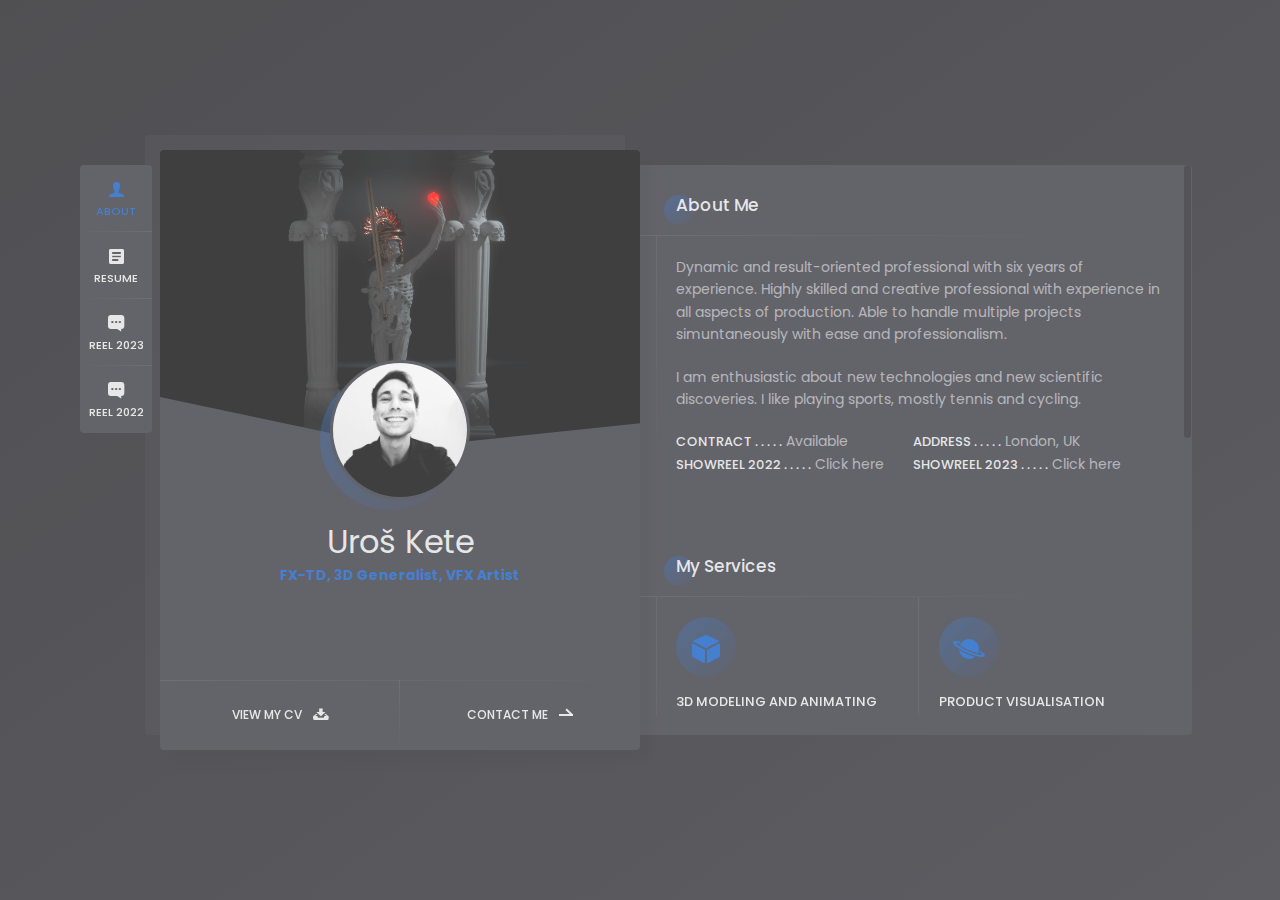
==== commit 67fd75b7: "added faster loading hero" ====
--- a/index.html
+++ b/index.html
@@ -214,7 +214,7 @@
             <a href="https://vimeo.com/703868627"
               ><div
                 class="slide"
-                style="background-image: url(images/portfolio_2.gif)"
+                style="background-image: url(images/project_hades2.png)"
               ></div
             ></a>
 
@@ -244,14 +244,14 @@
             <!-- profile buttons -->
             <div class="lnks">
               <a
-                href="#"
+                href="https://uroskete.co.uk/uros_kete_cv_v01.pdf"
                 onClick="var pwd48 = prompt('Please enter password')"
                 class="lnk"
               >
-                <span class="text"> Download CV</span>
+                <span class="text">View my CV</span>
                 <span class="ion ion-archive"></span>
               </a>
-              <a href="/uros_kete_cv_v01.pdf" class="lnk discover">
+              <a href="https://uroskete.co.uk/uros_kete_cv_v01.pdf" class="lnk discover">
                 <span class="text">Contact Me</span>
                 <span class="arrow"></span>
               </a>
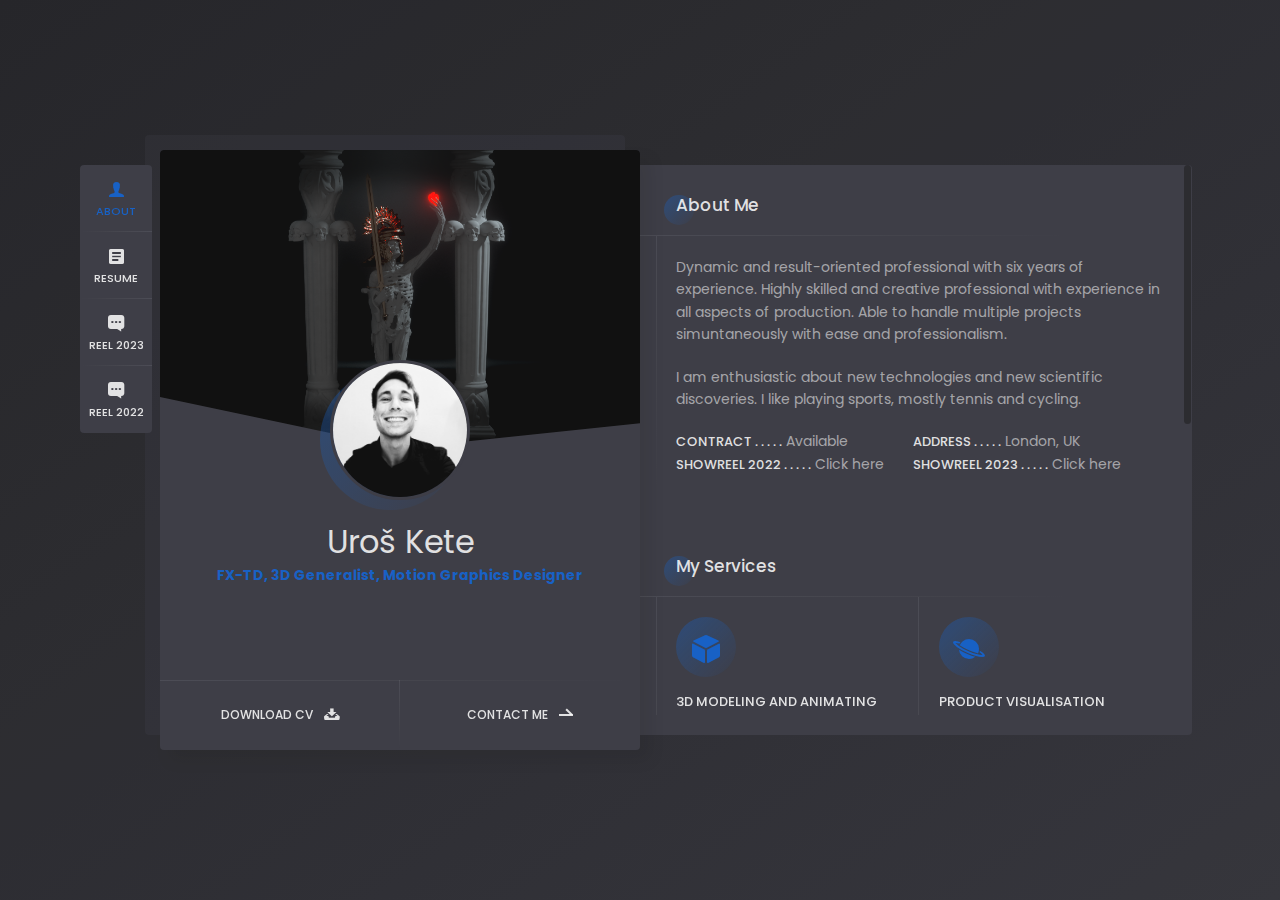
==== commit 4d2a881e: "changed download button" ====
--- a/index.html
+++ b/index.html
@@ -225,7 +225,7 @@
 
             <!-- profile titles -->
             <div class="title">Uroš Kete</div>
-            <div class="subtitle"><b>FX-TD, 3D Generalist, VFX Artist</b></div>
+            <div class="subtitle"><b>FX-TD, 3D Generalist, Motion Graphics Designer</b></div>
 
             <!-- profile socials -->
             <div class="social">
@@ -243,12 +243,8 @@
 
             <!-- profile buttons -->
             <div class="lnks">
-              <a
-                href="https://uroskete.co.uk/uros_kete_cv_v01.pdf"
-                onClick="var pwd48 = prompt('Please enter password')"
-                class="lnk"
-              >
-                <span class="text">View my CV</span>
+              <a href="https://uroskete.co.uk/uros_kete_cv_v01.pdf" class="lnk discover">
+                <span class="text">Download CV</span>
                 <span class="ion ion-archive"></span>
               </a>
               <a href="https://uroskete.co.uk/uros_kete_cv_v01.pdf" class="lnk discover">
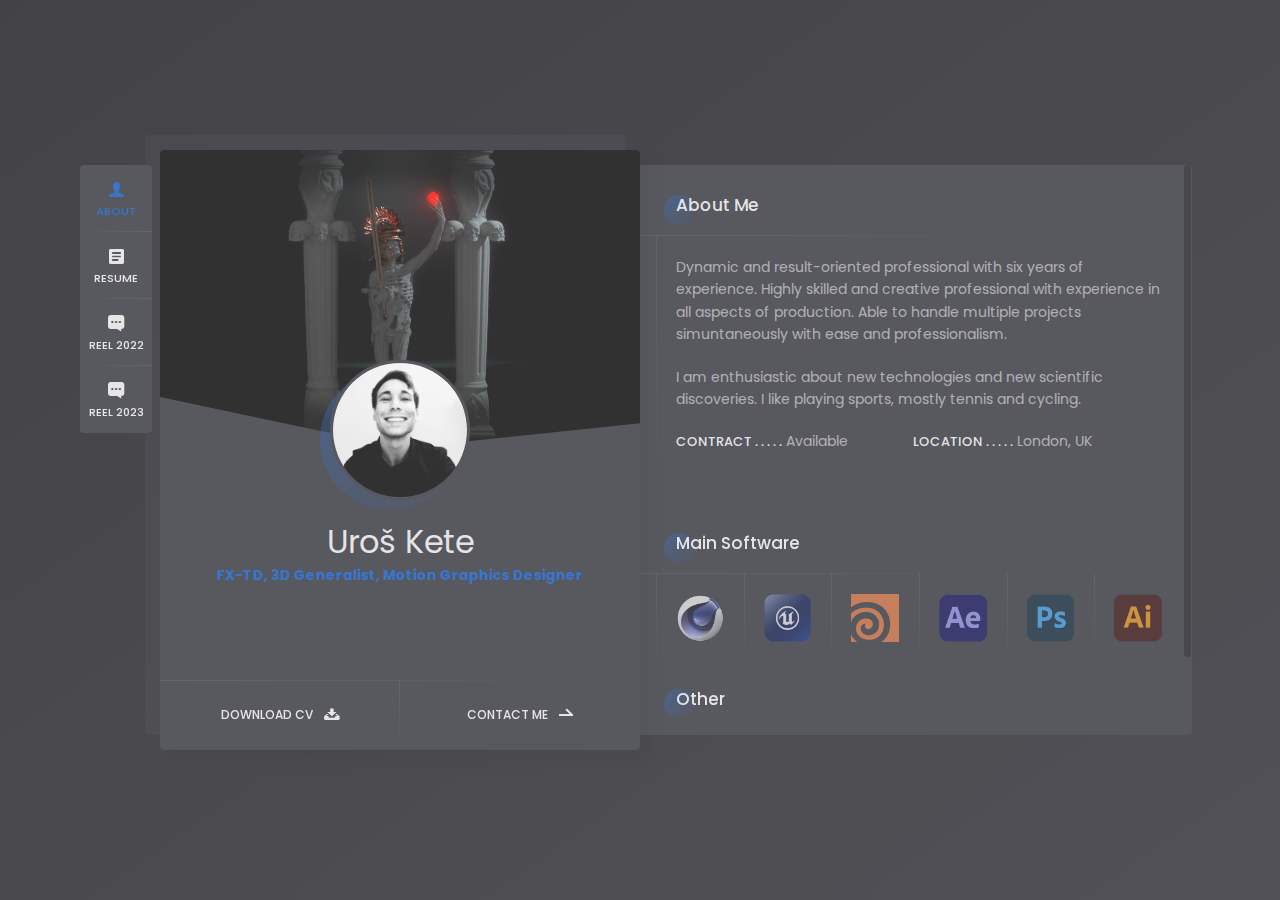
==== commit fb7f0dd4: "updated 2024, new year new me new you" ====
--- a/index.html
+++ b/index.html
@@ -178,18 +178,19 @@
                   <span class="link">Resume</span>
                 </a>
               </li>
+			  <li>
+                <a href="#works-card">
+                  <span class="icon ion-chatbox-working"></span>
+                  <span class="link">Reel 2022</span>
+                </a>
+              </li>
               <li>
                 <a href="#blog-card">
                   <span class="icon ion-chatbox-working"></span>
                   <span class="link">Reel 2023</span>
                 </a>
               </li>
-              <li>
-                <a href="#works-card">
-                  <span class="icon ion-chatbox-working"></span>
-                  <span class="link">Reel 2022</span>
-                </a>
-              </li>
+              
               <!--
               <li>
                 <a href="#contacts-card">
@@ -284,20 +285,21 @@
                       tennis and cycling.
                     </p>
                   </div>
-                  <div class="info-list">
+                  <div class="info-list" >
                     <ul>
                       <!-- <li><strong>Age . . . . .</strong> </li> -->
 
                       <li><strong>Contract . . . . .</strong> Available</li>
-                      <li><strong>Address . . . . .</strong> London, UK</li>
-                      <li>
+                      <li><strong>Location . . . . .</strong> London, UK</li>
+                      <!-- <li>
                         <strong>Showreel 2022 . . . . .</strong>
-                        <a href="https://vimeo.com/703868627">Click here</a>
+                        <a href="#works-card">Click here</a>
                       </li>
                       <li>
                         <strong>Showreel 2023 . . . . .</strong>
                         <a href="https://vimeo.com/900122941">Click here</a>
                       </li>
+					-->
                     </ul>
                   </div>
                 </div>
@@ -305,74 +307,7 @@
               </div>
             </div>
 
-            <!--
-						Services
-					-->
-            <div class="content services">
-              <!-- title -->
-              <div class="title">My Services</div>
-
-              <!-- content -->
-              <div class="row service-items border-line-v">
-                <!-- service item -->
-
-                <!-- service item -->
-                <div class="col col-d-6 col-t-6 col-m-12">
-                  <div class="service-item">
-                    <div class="icon">
-                      <span class="ion ion-cube centerirano"></span>
-                    </div>
-                    <div class="name">3D modeling and animating</div>
-                    <p>
-                      That Will Amaze, Educate & Engage your Customers.
-                      Services: 2D & 3D GGI Animation,
-                    </p>
-                  </div>
-                </div>
-
-                <!-- service item -->
-                <div class="col col-d-6 col-t-6 col-m-12">
-                  <div class="service-item">
-                    <div class="icon">
-                      <span class="ion ion-planet centerirano"></span>
-                    </div>
-                    <div class="name">Product visualisation</div>
-                    <p>
-                      Bring your product to life with photorealistic product CGI
-                      and 3D visualisation imagery.
-                    </p>
-                  </div>
-                </div>
-
-                <!-- service item -->
-                <div class="col col-d-6 col-t-6 col-m-12 border-line-h">
-                  <div class="service-item">
-                    <div class="icon">
-                      <span class="ion ion-jet centerirano"></span>
-                    </div>
-                    <div class="name">VFX</div>
-                    <p>Visual effects implemented in live footage.</p>
-                  </div>
-                </div>
-
-                <div class="col col-d-6 col-t-6 col-m-12 border-line-h">
-                  <div class="service-item">
-                    <div class="icon">
-                      <span class="ion ion-nuclear centerirano"></span>
-                    </div>
-                    <div class="name">Compositing</div>
-                    <p>
-                      Seamlessly integrating digital assets with live-action
-                      footage and bringing together the final shot of a film or
-                      game.
-                    </p>
-                  </div>
-                </div>
-
-                <div class="clear"></div>
-              </div>
-            </div>
-
+           
             <!--
 						Price Tables
 					-->
@@ -382,7 +317,7 @@
 					-->
             <div class="content clients">
               <!-- title -->
-              <div class="title">Software</div>
+              <div class="title">Main Software</div>
 
               <!-- content -->
               <div class="row client-items">
@@ -402,7 +337,7 @@
                   <div class="client-item">
                     <div class="image">
                       <a target="_blank" href="">
-                        <img src="images/clients/client_2.png" alt="" />
+                        <img src="images/clients/unreal.png" alt="" />
                       </a>
                     </div>
                   </div>
@@ -424,7 +359,7 @@
                   <div class="client-item">
                     <div class="image">
                       <a target="_blank" href="">
-                        <img src="images/clients/client_4.png" alt="" />
+                        <img src="images/clients/new_ae.png" alt="" />
                       </a>
                     </div>
                   </div>
@@ -435,7 +370,7 @@
                   <div class="client-item">
                     <div class="image">
                       <a target="_blank" href="">
-                        <img src="images/clients/client_5.png" alt="" />
+                        <img src="images/clients/new_psd.png" alt="" />
                       </a>
                     </div>
                   </div>
@@ -446,7 +381,7 @@
                   <div class="client-item">
                     <div class="image">
                       <a target="_blank" href="">
-                        <img src="images/clients/client_6.png" alt="" />
+                        <img src="images/clients/new_illustrator.png" alt="" />
                       </a>
                     </div>
                   </div>
@@ -457,8 +392,8 @@
               <br />
               <div class="title">Other</div>
               <p>
-                3dsmax, Octane Render, Redshift, Vray, Premiere, DaVinci
-                Resolve, Photoshop, Illustrator, Indesign
+                Octane, Redshift, Element 3D, Optical Flares, Red Giant Universe, Sapphire, Premiere, DaVinci
+                Resolve, Indesign.
               </p>
             </div>
           </div>
@@ -483,25 +418,25 @@
                   <div class="skills-list">
                     <div class="skill-title border-line-h">
                       <div class="icon"><i class="ion ion-cube"></i></div>
-                      <div class="name">3D modeling and animation</div>
+                      <div class="name">3D Modeling and Animation</div>
                     </div>
                     <ul>
                       <li class="border-line-h">
                         <div class="name">Cinema4D</div>
                         <div class="progress">
-                          <div class="percentage" style="width: 98%"></div>
+                          <div class="percentage" style="width: 100%"></div>
+                        </div>
+                      </li>
+                      <li class="border-line-h">
+                        <div class="name">Unreal Engine</div>
+                        <div class="progress">
+                          <div class="percentage" style="width: 70%"></div>
                         </div>
                       </li>
                       <li class="border-line-h">
                         <div class="name">Houdini</div>
                         <div class="progress">
-                          <div class="percentage" style="width: 90%"></div>
-                        </div>
-                      </li>
-                      <li class="border-line-h">
-                        <div class="name">Maya</div>
-                        <div class="progress">
-                          <div class="percentage" style="width: 75%"></div>
+                          <div class="percentage" style="width: 50%"></div>
                         </div>
                       </li>
                     </ul>
@@ -517,21 +452,21 @@
                     </div>
                     <ul>
                       <li class="border-line-h">
+                        <div class="name">After Effects</div>
+                        <div class="progress">
+                          <div class="percentage" style="width: 100%"></div>
+                        </div>
+                      </li>
+                      <li class="border-line-h">
+                        <div class="name">Fusion</div>
+                        <div class="progress">
+                          <div class="percentage" style="width: 65%"></div>
+                        </div>
+                      </li>
+                      <li class="border-line-h">
                         <div class="name">Nuke</div>
                         <div class="progress">
-                          <div class="percentage" style="width: 85%"></div>
-                        </div>
-                      </li>
-                      <li class="border-line-h">
-                        <div class="name">Fusion</div>
-                        <div class="progress">
-                          <div class="percentage" style="width: 65%"></div>
-                        </div>
-                      </li>
-                      <li class="border-line-h">
-                        <div class="name">After Effects</div>
-                        <div class="progress">
-                          <div class="percentage" style="width: 98%"></div>
+                          <div class="percentage" style="width: 50%"></div>
                         </div>
                       </li>
                     </ul>
@@ -549,25 +484,25 @@
                       <li class="border-line-h">
                         <div class="name">Octane</div>
                         <div class="progress">
-                          <div class="percentage" style="width: 98%"></div>
-                        </div>
-                      </li>
-                      <li class="border-line-h">
-                        <div class="name">Cinema Physical</div>
-                        <div class="progress">
-                          <div class="percentage" style="width: 98%"></div>
+                          <div class="percentage" style="width: 90%"></div>
                         </div>
                       </li>
                       <li class="border-line-h">
                         <div class="name">Redshift</div>
                         <div class="progress">
-                          <div class="percentage" style="width: 75%"></div>
+                          <div class="percentage" style="width: 80%"></div>
+                        </div>
+                      </li>
+                      <li class="border-line-h">
+                        <div class="name">Arnold</div>
+                        <div class="progress">
+                          <div class="percentage" style="width: 50%"></div>
                         </div>
                       </li>
                       <li class="border-line-h">
                         <div class="name">Vray</div>
                         <div class="progress">
-                          <div class="percentage" style="width: 75%"></div>
+                          <div class="percentage" style="width: 50%"></div>
                         </div>
                       </li>
                     </ul>
@@ -587,30 +522,32 @@
                       <li class="border-line-h">
                         <div class="name">Adobe Premiere</div>
                         <div class="progress">
-                          <div class="percentage" style="width: 98%"></div>
+                          <div class="percentage" style="width: 100%"></div>
                         </div>
                       </li>
                       <li class="border-line-h">
                         <div class="name">Photoshop</div>
                         <div class="progress">
-                          <div class="percentage" style="width: 95%"></div>
+                          <div class="percentage" style="width: 100%"></div>
                         </div>
                       </li>
                       <li class="border-line-h">
                         <div class="name">Illustrator</div>
                         <div class="progress">
-                          <div class="percentage" style="width: 90%"></div>
+                          <div class="percentage" style="width: 100%"></div>
                         </div>
                       </li>
                       <li class="border-line-h">
                         <div class="name">Indesign</div>
                         <div class="progress">
-                          <div class="percentage" style="width: 75%"></div>
+                          <div class="percentage" style="width: 100%"></div>
                         </div>
                       </li>
                     </ul>
                   </div>
                 </div>
+
+				
 
                 <div class="clear"></div>
               </div>
@@ -632,15 +569,20 @@
                   </div>
                   <div class="resume-items">
                     <div class="resume-item border-line-h active">
-                      <div class="date">2019 - Present</div>
-                      <div class="name">VFX Compositor (Motion Design)</div>
-                      <div class="company">
-                        DELUXE TECHICOLOR DIGITAL CINEMA
+                      <div class="date">2023 - </div>
+                      <div class="name">3D Motion Graphics Designer / FX-td</div>
+                      <div class="company"> WOLF STUDIOS
                       </div>
                       <p>
-                        I am working as a visual artist in the localisation
-                        department. Working on blockbuster movies trailers and
-                        feature content.
+                      Utilizing Cinema4D with Octane and Redshift renderers and combining it with Unreal Engine to produce stunning 3D Motion Design. Compositing in After Effects with industry standard plugins; Red Giant, Universe, Element3D, Saber, Optical Flares, Sapphire, MochaPro.
+                      </p>
+                    </div>
+					  <div class="resume-item border-line-h">
+                      <div class="date">2019 - 2023</div>
+                      <div class="name">DFX - Motion Graphics Designer</div>
+                      <div class="company">DELUXE TECHICOLOR DIGITAL CINEMA</div>
+                      <p>
+                        Producing bespoke title and graphic recreation indistinguishable from the original version for theatrical, trailer and online releases. This varies from localised text such as main titles and inserts, to phone screen replacement shots, censorship and watermarking. Building composition projects and animations fit for re‑versioning with all the relevant source backgrounds and artwork. Creating multiple formats for output including; 2D & Stereoscopic 3D, Digital Cinema and HD deliverables. This involves grading of assets. Research and development for specific effects and fonts related to titles. Management of each project from brief, through production and execution both individually and as part of a team. Maintaining the internal schedule of all creative projects and ensuring tight deadlines are met.
                       </p>
                     </div>
                     <div class="resume-item border-line-h">
@@ -649,7 +591,7 @@
                       <div class="company">SPORT COMMENTARY</div>
                       <p>
                         I was working on 3D logo animation with fire effects,
-                        combining Cinema4D with After Effects.
+                        combining Cinema4D Turbolence FD with After Effects.
                       </p>
                     </div>
                     <div class="resume-item">
@@ -825,7 +767,7 @@
 					-->
             <div class="content blog">
               <!-- title -->
-              <div class="title">Showreel 2023 breakdown</div>
+              <div class="title">Showreel 2023</div>
 
               <!-- content -->
               <div class="row">
@@ -841,11 +783,11 @@
                     ></iframe>
 
                     <div class="desc">
-                      <a href="" class="name">Showreel 2023</a>
+                      <a href="" class="name">Software used:</a>
                       <div class="category">
-                        Software used: Cinema4D, Octane, Redshift, After Effects
+                        Cinema4D, Octane, Redshift, After Effects
                         (Optical Flares, Element3D, Red Giant Universe, MochaPro
-                        and Sapphire) Photoshop, Illustrator
+                        and Sapphire), Photoshop, Illustrator.
                       </div>
                     </div>
                   </div>
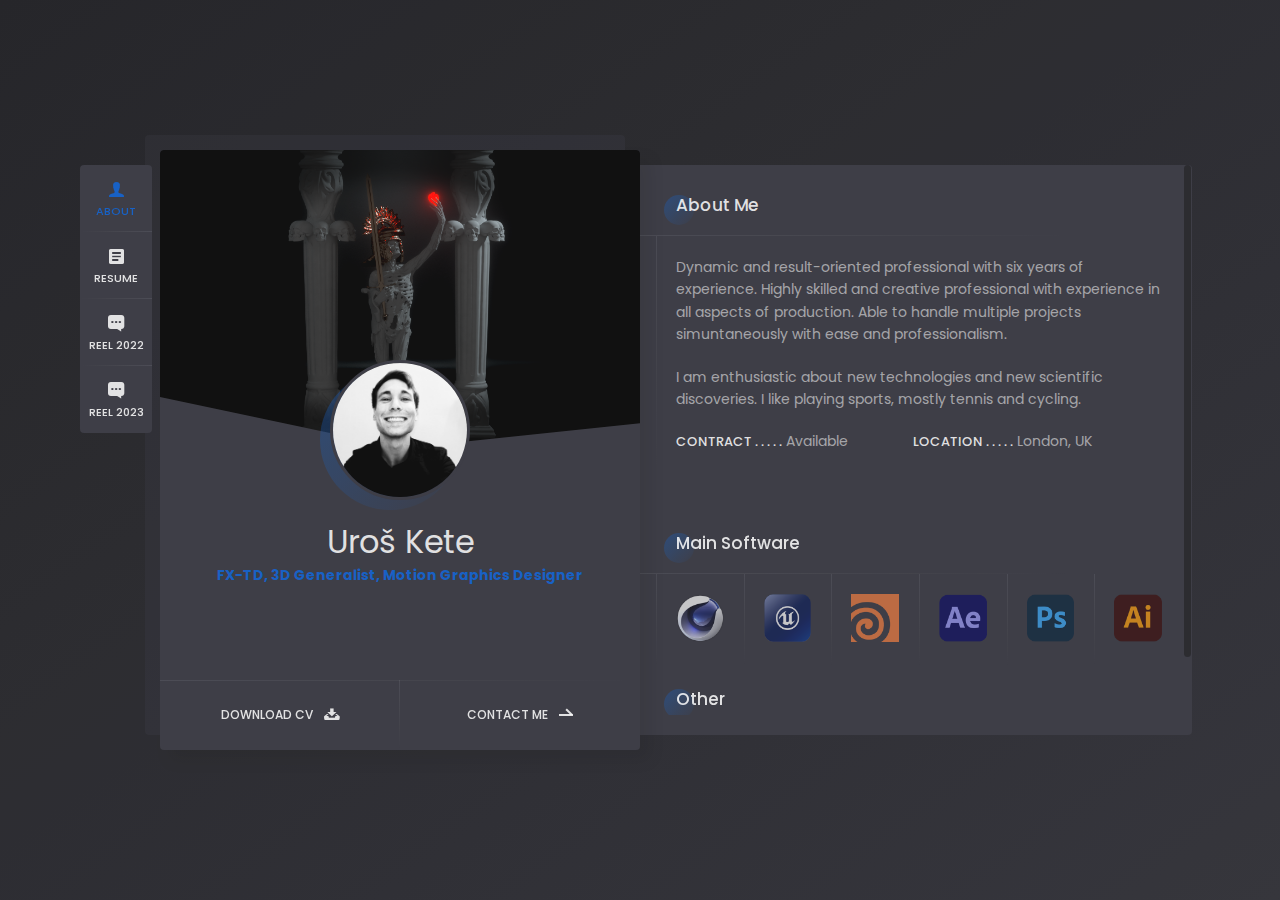
==== commit 157619ae: "changed and fixed password" ====
--- a/index.html
+++ b/index.html
@@ -697,7 +697,7 @@
                 id="button"
                 type="button"
                 value="Confirm"
-                onclick="if (document.getElementById('password').value == 'uk2023') { document.getElementById('HIDDENDIV').style.visibility = 'visible';   document.getElementById('passw').style.display='none'; }
+                onclick="if (document.getElementById('password').value == 'uk2022') { document.getElementById('HIDDENDIV').style.visibility = 'visible';   document.getElementById('passw').style.display='none'; }
 else {  alert('The password is incorrect, please contact for the password.'); password.setSelectionRange(0, password.value.length);   } "
               />
             </div>
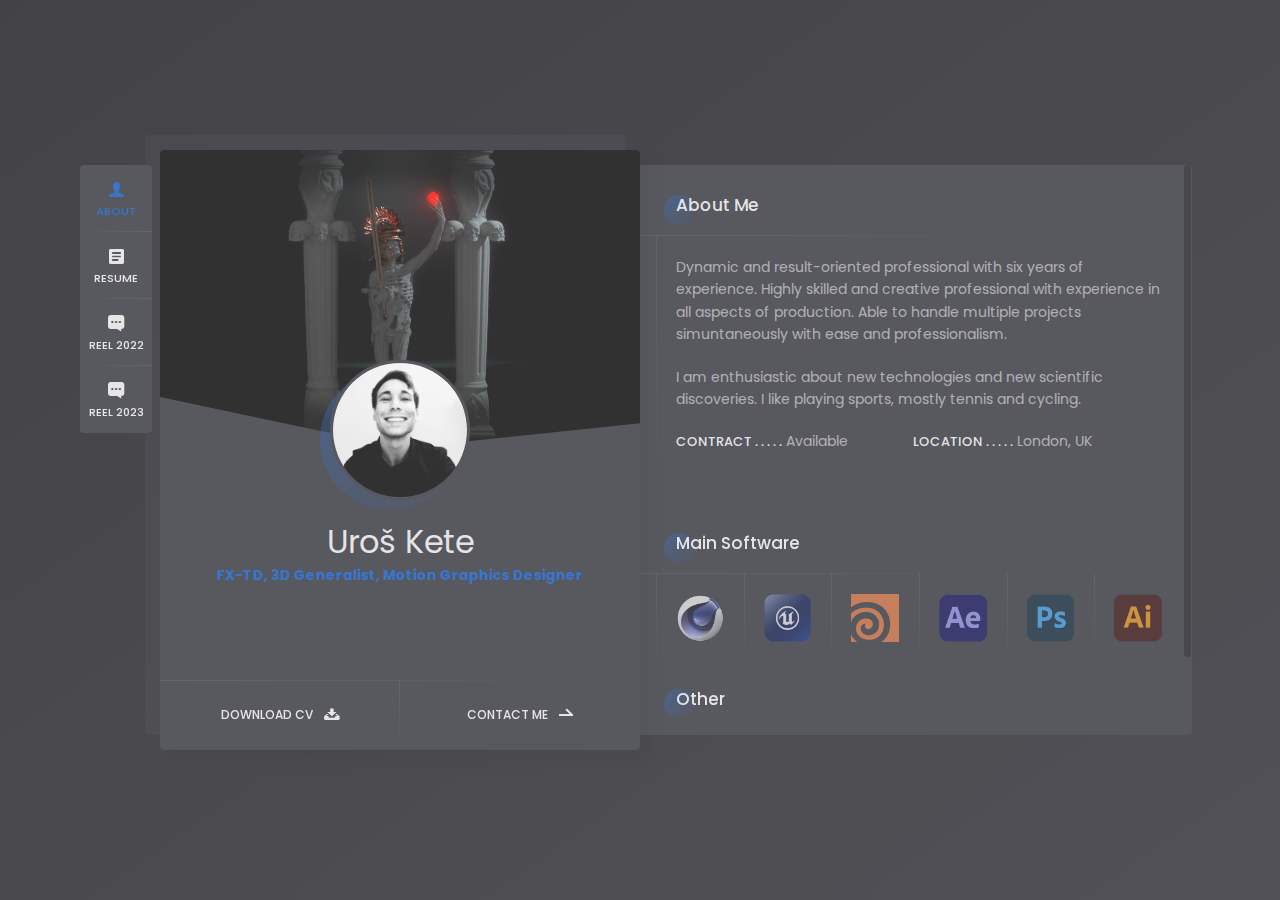
==== commit 5ed3a5d2: "added download stuff" ====
--- a/index.html
+++ b/index.html
@@ -244,7 +244,7 @@
 
             <!-- profile buttons -->
             <div class="lnks">
-              <a href="https://uroskete.co.uk/uros_kete_cv_v01.pdf" class="lnk discover">
+              <a href="/uros_kete_cv_v01.pdf" download class="lnk discover">
                 <span class="text">Download CV</span>
                 <span class="ion ion-archive"></span>
               </a>
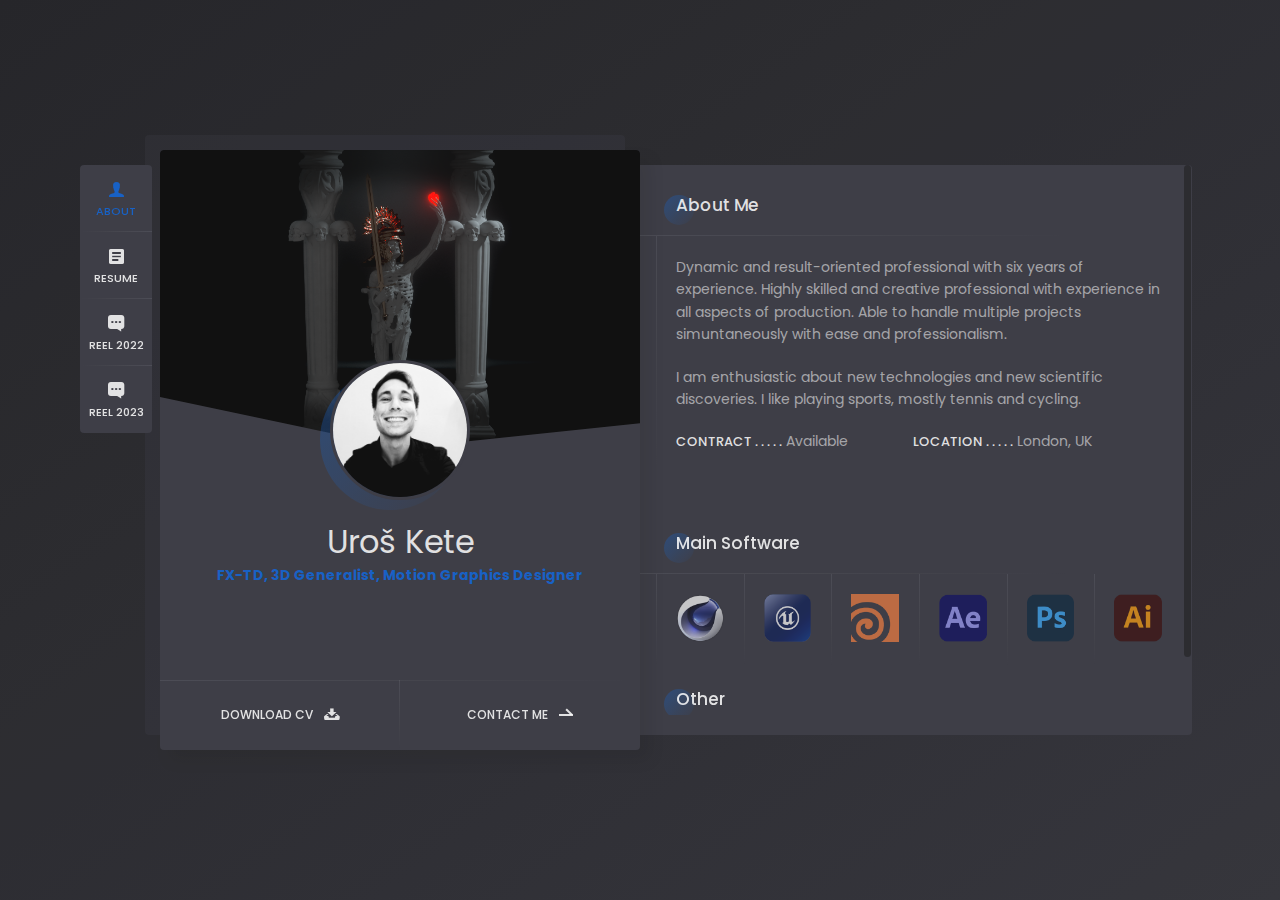
==== commit 9c33a0c0: "updated cv" ====
--- a/index.html
+++ b/index.html
@@ -248,7 +248,7 @@
                 <span class="text">Download CV</span>
                 <span class="ion ion-archive"></span>
               </a>
-              <a href="https://uroskete.co.uk/uros_kete_cv_v01.pdf" class="lnk discover">
+              <a href="https://uroskete.co.uk/uros_kete_cv_p_v01.pdf" class="lnk discover">
                 <span class="text">Contact Me</span>
                 <span class="arrow"></span>
               </a>
